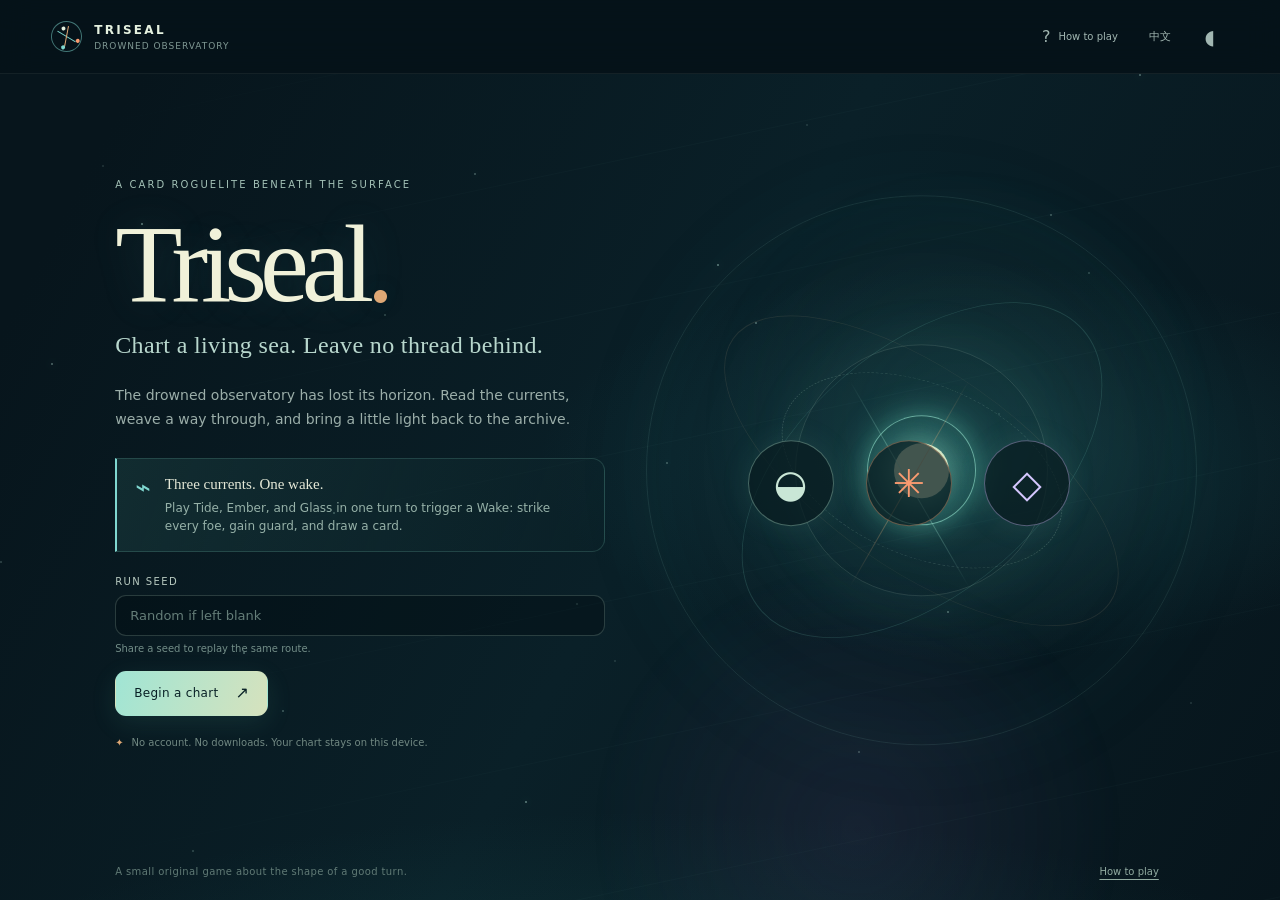
==== index.html @ f64440c3 "Add card play animation and rename game Triseal" ====
<!doctype html>
<html lang="en">
  <head>
    <meta charset="utf-8" />
    <meta name="viewport" content="width=device-width, initial-scale=1, viewport-fit=cover" />
    <meta name="theme-color" content="#07151c" />
    <meta name="description" content="Triseal is a compact card roguelite about braiding three currents into one decisive wake." />
    <title>Triseal — Chart the drowned archive</title>
    <link rel="stylesheet" href="./styles.css" />
    <script type="module" src="./src/main.js"></script>
  </head>
  <body>
    <div id="app" aria-live="off">
      <div class="boot-screen"><span class="brand-mark" aria-hidden="true"></span><p>Unfurling the chart…</p></div>
    </div>
  </body>
</html>
---- styles.css ----
:root {
  color-scheme: dark;
  --ink: #07151c;
  --ink-2: #0a1d24;
  --ink-3: #102b34;
  --glass: #9fe8d5;
  --foam: #e5f1df;
  --muted: #91a5a3;
  --copper: #dfa875;
  --ember: #fa9b70;
  --tide: #7fd7d0;
  --pearl: #d5c7ff;
  --line: rgba(204, 226, 216, .13);
  --panel: rgba(10, 28, 34, .83);
  --radius: 20px;
  font-family: Inter, ui-sans-serif, system-ui, -apple-system, BlinkMacSystemFont, "Segoe UI", "PingFang SC", "Microsoft YaHei", sans-serif;
  font-synthesis: none;
  text-rendering: optimizeLegibility;
  background: var(--ink);
  color: var(--foam);
}

* { box-sizing: border-box; }
html { min-width: 320px; background: var(--ink); }
body { margin: 0; min-height: 100vh; min-height: 100dvh; background: var(--ink); }
button, input { font: inherit; }
button { color: inherit; }
button:focus-visible, input:focus-visible { outline: 2px solid #b2eee0; outline-offset: 3px; }
#app { position: relative; min-height: 100vh; min-height: 100dvh; overflow: hidden; isolation: isolate; }
.boot-screen { min-height: 100vh; display: grid; place-content: center; justify-items: center; gap: 14px; color: var(--muted); letter-spacing: .12em; text-transform: uppercase; font-size: 11px; }
.boot-screen .brand-mark { transform: scale(1.25); }

.topbar { height: 74px; display: flex; align-items: center; justify-content: space-between; padding: 0 clamp(18px, 4vw, 58px); position: relative; z-index: 8; border-bottom: 1px solid rgba(198, 222, 212, .075); background: rgba(5, 17, 22, .5); backdrop-filter: blur(16px); }
.brand-button { border: 0; background: none; padding: 0; display: inline-flex; gap: 12px; align-items: center; text-align: left; cursor: pointer; }
.brand-button > span:last-child { display: grid; gap: 4px; }
.brand-button strong { font-size: 12px; letter-spacing: .19em; font-weight: 700; }
.brand-button small { color: #809994; font-size: 9px; letter-spacing: .11em; text-transform: uppercase; }
.brand-mark { width: 31px; height: 31px; display: inline-block; position: relative; border: 1px solid rgba(127, 215, 208, .5); border-radius: 50%; transform: rotate(-24deg); }
.brand-mark::before, .brand-mark::after { content: ""; position: absolute; left: 4px; right: 4px; top: 14px; height: 1px; background: var(--tide); transform: rotate(55deg); }
.brand-mark::after { transform: rotate(-55deg); background: var(--copper); }
.brand-mark i, .brand-mark b, .brand-mark em { position: absolute; z-index: 1; width: 4px; height: 4px; border-radius: 50%; background: var(--foam); top: 4px; left: 13px; }
.brand-mark b { top: 21px; left: 5px; background: var(--tide); }
.brand-mark em { top: 21px; left: 21px; background: var(--ember); }
.top-controls { display: flex; align-items: center; gap: 9px; }
.seed-pill { font-size: 10px; letter-spacing: .07em; color: #a9bcad; border: 1px solid var(--line); padding: 8px 11px; border-radius: 999px; margin-right: 8px; }
.quiet-control { cursor: pointer; border: 1px solid transparent; border-radius: 12px; background: transparent; color: #a2b7b2; min-width: 38px; min-height: 38px; padding: 7px 10px; display: inline-flex; align-items: center; justify-content: center; gap: 8px; transition: color .2s, background .2s, border-color .2s; }
.quiet-control:hover { color: var(--foam); border-color: var(--line); background: rgba(255,255,255,.035); }
.quiet-control > span:not([aria-hidden]) { font-size: 10px; }
.language-control { font-size: 11px; }
.sound-control { font-size: 20px; }

.home-scene { min-height: calc(100vh - 74px); min-height: calc(100dvh - 74px); position: relative; display: flex; align-items: center; padding: 48px clamp(22px, 9vw, 142px) 96px; overflow: hidden; background: radial-gradient(ellipse at 77% 47%, rgba(25, 77, 84, .45), transparent 32%), linear-gradient(118deg, #07151c 8%, #0a2028 51%, #07151c 100%); }
.home-scene::before { content: ""; position: absolute; inset: 0; opacity: .24; background: repeating-linear-gradient(168deg, transparent 0 69px, rgba(142, 206, 193, .12) 70px, transparent 71px 143px); mask-image: linear-gradient(90deg, transparent, black 46%, black); pointer-events: none; }
.home-scene::after { content: ""; position: absolute; inset: auto -10% -42% -10%; height: 55%; background: radial-gradient(ellipse, rgba(29, 106, 105, .23), transparent 65%); pointer-events: none; }
.sea-stars { position: absolute; inset: 0; pointer-events: none; overflow: hidden; }
.sea-stars i { position: absolute; left: var(--x); top: var(--y); width: 2px; height: 2px; border-radius: 50%; background: #c5eee2; opacity: var(--opacity); box-shadow: 0 0 9px rgba(173, 245, 222, .8); animation: drift 8s ease-in-out infinite alternate; animation-delay: var(--delay); }
.home-glow { position: absolute; width: 42vw; height: 42vw; max-width: 620px; max-height: 620px; border-radius: 50%; filter: blur(1px); pointer-events: none; }
.home-glow-one { right: 4%; top: 10%; background: radial-gradient(circle, rgba(73, 172, 158, .12), transparent 68%); }
.home-glow-two { right: 12%; bottom: -24%; background: radial-gradient(circle, rgba(105, 77, 139, .15), transparent 70%); }
.home-copy { width: min(100%, 570px); position: relative; z-index: 2; }
.eyebrow, .section-eyebrow { margin: 0; color: #a3c1b6; font-size: 10px; line-height: 1.4; letter-spacing: .21em; text-transform: uppercase; }
.home-copy h1 { margin: 20px 0 1px; font-family: Georgia, "Times New Roman", "Songti SC", serif; font-size: clamp(64px, 8.6vw, 112px); line-height: .96; letter-spacing: -.065em; font-weight: 500; color: #f0f1d9; text-shadow: 0 0 45px rgba(127, 215, 208, .13); }
.title-dot { color: var(--copper); }
.home-subtitle { margin: 14px 0 0; font-family: Georgia, "Times New Roman", serif; color: #b8d7cd; font-size: clamp(17px, 2vw, 24px); letter-spacing: .015em; }
.home-description { color: #9baea9; font-size: 14px; line-height: 1.75; max-width: 470px; margin: 24px 0 0; }
.welcome-note { margin-top: 26px; display: flex; align-items: flex-start; gap: 14px; max-width: 490px; padding: 15px 18px; border: 1px solid rgba(132, 214, 196, .18); border-left: 2px solid var(--tide); border-radius: 0 13px 13px 0; background: linear-gradient(110deg, rgba(27, 64, 66, .5), rgba(12, 35, 41, .3)); }
.note-glyph { font-size: 26px; color: var(--tide); line-height: 1; }
.welcome-note strong { font-family: Georgia, "Times New Roman", serif; font-size: 15px; color: #e4e8d7; font-weight: 500; }
.welcome-note p { margin: 6px 0 0; color: #96b1a8; font-size: 12px; line-height: 1.55; }
.start-form { margin-top: 24px; max-width: 490px; display: grid; grid-template-columns: 1fr; }
.start-form label { color: #b8cac0; font-size: 10px; letter-spacing: .14em; text-transform: uppercase; margin-bottom: 8px; }
.start-form input { width: 100%; color: #edf3dd; border: 1px solid rgba(172, 205, 188, .22); border-radius: 11px; background: rgba(2, 12, 16, .38); padding: 12px 14px; outline: 0; font-size: 13px; transition: border-color .2s, background .2s; }
.start-form input::placeholder { color: #647d78; }
.start-form input:focus { border-color: rgba(127, 215, 208, .66); background: rgba(9, 25, 31, .8); }
.start-form > small { margin-top: 7px; color: #738e88; font-size: 10px; }
.home-actions { display: flex; gap: 10px; margin-top: 17px; }
.button { border-radius: 11px; min-height: 45px; padding: 0 18px; border: 1px solid transparent; display: inline-flex; align-items: center; justify-content: center; gap: 17px; cursor: pointer; font-size: 12px; letter-spacing: .025em; transition: transform .18s, background .18s, border-color .18s, box-shadow .18s; }
.button:hover:not(:disabled) { transform: translateY(-2px); }
.button:active:not(:disabled) { transform: translateY(0); }
.button span { font-size: 16px; line-height: 1; }
.button-primary { color: #092126; background: linear-gradient(110deg, #a0e5d4, #d6e2bd); box-shadow: 0 7px 26px rgba(91, 191, 166, .12); }
.button-primary:hover:not(:disabled) { background: linear-gradient(110deg, #c0f1de, #e7ebc8); box-shadow: 0 10px 32px rgba(91, 191, 166, .2); }
.button-secondary { color: #d5e5d7; background: rgba(13, 39, 45, .85); border-color: rgba(146, 206, 190, .25); }
.button-secondary:hover:not(:disabled) { border-color: rgba(164, 228, 208, .6); background: rgba(20, 58, 62, .92); }
.button-quiet { color: #a6bbb2; background: rgba(9, 26, 32, .45); border-color: var(--line); }
.button-quiet:hover:not(:disabled) { color: var(--foam); border-color: rgba(190, 221, 203, .33); }
.button:disabled { opacity: .42; cursor: not-allowed; }
.start-hint { margin: 21px 0 0; display: flex; align-items: center; gap: 8px; font-size: 10px; color: #718882; }
.start-hint span { color: var(--copper); }
.home-orbit { position: absolute; right: 6.5%; top: 50%; width: min(43vw, 600px); aspect-ratio: 1; transform: translateY(-53%); border: 1px solid rgba(132, 201, 184, .12); border-radius: 50%; box-shadow: inset 0 0 75px rgba(38, 116, 116, .06), 0 0 90px rgba(51, 133, 128, .055); }
.home-orbit::before, .home-orbit::after { content: ""; position: absolute; inset: 8%; border: 1px solid rgba(198, 169, 129, .13); border-radius: 50%; transform: rotate(35deg) scaleY(.43); }
.home-orbit::after { inset: 11%; border-color: rgba(125, 211, 194, .17); transform: rotate(-41deg) scaleY(.57); }
.home-orbit > span { position: absolute; inset: 23%; border: 1px dashed rgba(174, 213, 192, .22); border-radius: 50%; transform: rotate(23deg) scaleY(.58); }
.home-orbit > i { position: absolute; inset: 27%; border: 1px solid rgba(194, 223, 205, .14); border-radius: 50%; box-shadow: 0 0 60px rgba(132, 218, 189, .08); }
.home-orbit > b { position: absolute; width: 20%; aspect-ratio: 1; left: 40%; top: 40%; border: 1px solid rgba(150, 229, 208, .65); border-radius: 50%; box-shadow: 0 0 34px rgba(110, 227, 200, .4), inset 0 0 24px rgba(110, 227, 200, .2); background: radial-gradient(circle, rgba(202, 241, 217, .22), rgba(35, 101, 106, .12) 60%, transparent 70%); }
.home-orbit > em { position: absolute; inset: 45%; border-radius: 50%; background: #d8e8c6; box-shadow: 0 0 30px 14px rgba(126, 236, 206, .31); }
.home-rune { position: absolute; right: 15%; top: 50%; width: 28vw; max-width: 370px; aspect-ratio: 1; transform: translateY(-51%); z-index: 1; display: flex; align-items: center; justify-content: center; gap: 9%; pointer-events: none; }
.home-rune::before, .home-rune::after { content: ""; position: absolute; left: 17%; right: 17%; top: 50%; height: 1px; background: linear-gradient(90deg, transparent, rgba(161, 231, 211, .52), transparent); transform: rotate(60deg); }
.home-rune::after { transform: rotate(-60deg); background: linear-gradient(90deg, transparent, rgba(234, 172, 118, .53), transparent); }
.home-rune span { z-index: 1; display: grid; place-items: center; width: 24%; aspect-ratio: 1; border: 1px solid rgba(174, 226, 204, .37); border-radius: 50%; background: rgba(9, 28, 33, .72); color: #c9e6d6; font-size: clamp(24px, 3vw, 40px); box-shadow: 0 0 30px rgba(109, 194, 174, .12); }
.home-rune span:nth-child(2) { color: var(--ember); border-color: rgba(229, 162, 118, .4); }
.home-rune span:nth-child(3) { color: var(--pearl); border-color: rgba(189, 176, 232, .42); }
.home-rune i { position: absolute; width: 5px; height: 5px; background: var(--foam); border-radius: 50%; box-shadow: 0 0 16px var(--glass); }
.home-footer { position: absolute; left: clamp(22px, 9vw, 142px); right: clamp(22px, 9vw, 142px); bottom: 22px; display: flex; align-items: center; justify-content: space-between; z-index: 2; color: #607a75; font-size: 10px; letter-spacing: .04em; }
.home-footer button { color: #91aba1; border: 0; background: transparent; text-decoration: underline; text-underline-offset: 4px; cursor: pointer; font-size: 10px; }

.game-scene { max-width: 1510px; margin: 0 auto; padding: 20px clamp(18px, 4vw, 58px) 40px; }
.battle-scene { min-height: calc(100dvh - 74px); background: radial-gradient(ellipse at 34% 29%, rgba(24, 78, 82, .21), transparent 38%); }
.battle-heading { display: flex; align-items: center; justify-content: space-between; gap: 18px; margin: 0 0 15px; }
.battle-heading h1 { margin: 5px 0 0; font-family: Georgia, "Times New Roman", serif; font-size: clamp(24px, 3vw, 34px); font-weight: 500; letter-spacing: -.03em; }
.turn-pill { display: inline-flex; align-items: center; gap: 9px; padding: 9px 13px; border-radius: 999px; color: #c1d7cc; background: rgba(19, 48, 53, .68); border: 1px solid var(--line); font-size: 11px; white-space: nowrap; }
.live-dot { display: inline-block; width: 6px; height: 6px; background: #91dfc3; border-radius: 50%; box-shadow: 0 0 11px rgba(145, 223, 195, .65); }
.metrics-row { display: grid; grid-template-columns: 1.45fr 1fr 1fr 1.2fr; gap: 9px; margin-bottom: 13px; }
.metric, .incoming { display: flex; align-items: center; gap: 11px; min-height: 62px; padding: 9px 13px; border: 1px solid var(--line); border-radius: 13px; background: linear-gradient(115deg, rgba(13, 34, 39, .94), rgba(11, 28, 35, .73)); }
.metric.guard-burst { animation: guard-burst .55s cubic-bezier(.16,.8,.24,1); }
.metric-icon { display: grid; place-items: center; flex: 0 0 31px; width: 31px; height: 31px; border-radius: 10px; color: var(--tide); background: rgba(119, 212, 199, .1); font-size: 16px; }
.metric-hull .metric-icon { color: #ed9a84; background: rgba(230, 126, 106, .11); }
.metric > div { display: grid; gap: 2px; flex: 1; min-width: 0; }
.metric small, .incoming small { color: #8ca29a; font-size: 9px; letter-spacing: .13em; text-transform: uppercase; }
.metric strong, .incoming strong { color: #e2ead8; font-size: 17px; line-height: 1.1; font-weight: 600; }
.metric strong i { color: #81958e; font-style: normal; font-size: 10px; font-weight: 400; }
.meter { width: 100%; height: 3px; background: rgba(238, 230, 201, .13); overflow: hidden; border-radius: 4px; margin-top: 4px; }
.meter i { display: block; height: 100%; background: linear-gradient(90deg, #dc887b, #e7c093); transition: width .35s; }
.energy-pips { display: flex; gap: 4px; margin-top: 4px; }
.energy-pips i { width: 8px; height: 4px; background: rgba(130, 204, 190, .15); border-radius: 4px; }
.energy-pips .filled { background: #9be4ce; box-shadow: 0 0 8px rgba(104, 213, 184, .48); }
.incoming { justify-content: space-between; position: relative; border-color: rgba(222, 148, 122, .18); }
.incoming strong { color: #e6ad93; font-size: 14px; }
.incoming.danger { border-color: rgba(246, 116, 95, .47); background: linear-gradient(110deg, rgba(63, 36, 38, .75), rgba(35, 29, 33, .8)); }
.incoming em { position: absolute; right: 10px; top: 5px; color: #ef987e; font-size: 7px; font-style: normal; letter-spacing: .15em; }
.battle-grid { display: grid; grid-template-columns: minmax(0, 1fr) 270px; gap: 14px; align-items: stretch; }
.battle-main { min-width: 0; }
.arena-heading { display: flex; justify-content: space-between; align-items: end; padding: 2px 3px 8px; }
.arena-heading > div { display: flex; align-items: center; gap: 10px; }
.foe-count { color: #e4e9d9; font-size: 11px; }
.foe-count small { color: #7d958e; font-size: 8px; text-transform: uppercase; letter-spacing: .1em; }
.scene-coordinate { color: #637c77; font: 10px/1 ui-monospace, SFMono-Regular, Menlo, monospace; letter-spacing: .12em; }
.arena { min-height: 220px; height: clamp(218px, 26vh, 290px); position: relative; display: flex; align-items: center; overflow: hidden; border-radius: var(--radius); border: 1px solid rgba(150, 213, 194, .16); background: linear-gradient(180deg, rgba(18, 55, 62, .94) 0%, rgba(12, 43, 49, .95) 61%, rgba(9, 31, 37, .98) 100%); box-shadow: inset 0 0 50px rgba(39, 128, 130, .1), 0 14px 40px rgba(0,0,0,.14); }
.arena::before { content: ""; position: absolute; inset: 0; opacity: .45; background: repeating-linear-gradient(171deg, transparent 0 42px, rgba(135, 219, 201, .07) 43px, transparent 44px 90px), radial-gradient(ellipse at 54% 70%, rgba(75, 163, 146, .12), transparent 38%); }
.arena::after { content: ""; position: absolute; inset: 0; background: linear-gradient(90deg, rgba(7, 22, 28, .28), transparent 34%, transparent 72%, rgba(7, 22, 28, .2)); pointer-events: none; }
.arena-glow { position: absolute; left: 42%; top: 4%; width: 34%; height: 90%; border: 1px solid rgba(135, 219, 198, .13); border-radius: 50%; transform: rotate(18deg) scaleY(.6); box-shadow: 0 0 58px rgba(108, 221, 191, .07), inset 0 0 50px rgba(117, 208, 187, .05); }
.arena-orbit { position: absolute; right: 8%; top: -27%; width: 220px; aspect-ratio: 1; border: 1px solid rgba(178, 208, 184, .1); border-radius: 50%; transform: scaleY(.5) rotate(-12deg); }
.arena-orbit i, .arena-orbit b { position: absolute; inset: 12%; border: 1px solid rgba(214, 167, 125, .12); border-radius: 50%; }
.arena-orbit b { inset: 27%; border-color: rgba(128, 213, 195, .12); }
.arena-floor { position: absolute; z-index: 1; left: 5%; right: 5%; bottom: 13%; height: 20%; border-bottom: 1px solid rgba(146, 211, 190, .18); border-radius: 0 0 50% 50%; background: radial-gradient(ellipse, rgba(113, 189, 166, .1), transparent 69%); }
.arena-floor::before, .arena-floor::after { content: ""; position: absolute; bottom: -7px; height: 11px; width: 25%; border-top: 1px solid rgba(142, 203, 185, .11); border-radius: 50%; }
.arena-floor::before { left: 8%; transform: rotate(4deg); }
.arena-floor::after { right: 12%; transform: rotate(-4deg); }
.arena-boss { border-color: rgba(206, 148, 144, .28); background: linear-gradient(180deg, #252f42, #172a38 63%, #10252f); }
.arena-boss .arena-glow { border-color: rgba(235, 156, 144, .2); box-shadow: 0 0 66px rgba(235, 102, 103, .12); }
.foe-row { position: relative; z-index: 2; width: 100%; display: flex; justify-content: center; align-items: center; gap: clamp(16px, 4vw, 54px); padding: 20px clamp(14px, 4vw, 50px); }
.foe-card { width: clamp(116px, 16vw, 176px); min-height: 178px; flex: 0 1 176px; position: relative; display: flex; flex-direction: column; align-items: stretch; padding: 12px 13px 10px; color: #e2e8d7; border: 1px solid rgba(187, 222, 202, .18); border-radius: 15px; background: linear-gradient(160deg, rgba(17, 44, 50, .9), rgba(12, 29, 37, .95)); box-shadow: 0 9px 18px rgba(1, 13, 17, .26); cursor: pointer; text-align: left; transition: transform .2s, border-color .2s, box-shadow .2s; }
.foe-card:hover { transform: translateY(-3px); border-color: rgba(200, 230, 205, .39); }
.foe-card.foe-selected { border-color: rgba(203, 236, 210, .45); box-shadow: 0 0 0 1px rgba(203, 236, 210, .14), 0 12px 24px rgba(0,0,0,.25); }
.foe-card.targetable { animation: target-pulse 1.4s ease-in-out infinite alternate; }
.foe-card.foe-hit, .foe-card.foe-defeated-hit { animation: foe-impact .48s cubic-bezier(.2,.75,.25,1); }
.impact-number { position: absolute; z-index: 5; top: 22%; right: 10%; color: #fff3cb; font: 700 20px/1 ui-monospace, monospace; text-shadow: 0 2px 5px #182128, 0 0 16px rgba(255, 207, 139, .9); pointer-events: none; animation: damage-pop .78s cubic-bezier(.17,.67,.3,1) forwards; }
.foe-card.foe-boss { width: clamp(154px, 20vw, 215px); min-height: 196px; border-color: rgba(236, 168, 145, .36); }
.foe-art { position: relative; display: grid; place-items: center; height: 75px; overflow: hidden; margin: -3px -2px 8px; border-radius: 10px; background: radial-gradient(circle at 50% 52%, rgba(101, 199, 183, .18), transparent 61%); color: #c8e7d8; }
.foe-art > strong { position: relative; z-index: 2; font-size: 37px; font-weight: 400; text-shadow: 0 0 19px rgba(155, 226, 206, .45); }
.foe-art > i, .foe-art > b, .foe-art > em { position: absolute; display: block; border: 1px solid rgba(138, 217, 197, .44); border-radius: 50%; transform: rotate(40deg) scaleY(.43); }
.foe-art > i { width: 55px; height: 55px; }
.foe-art > b { width: 75px; height: 41px; transform: rotate(-30deg) scaleY(.42); border-color: rgba(221, 169, 124, .36); }
.foe-art > em { width: 43px; height: 43px; transform: rotate(83deg) scaleY(.38); border-color: rgba(193, 178, 235, .3); }
.kind-shell > strong { color: #e0bb8e; font-size: 31px; }
.kind-shell > i { width: 58px; height: 58px; background: radial-gradient(circle, rgba(202, 163, 114, .2), transparent 66%); }
.kind-fin > strong { color: #a8d6e4; }
.kind-ink > strong { color: #c4aaf1; }
.kind-bell > strong { color: #edb78f; }
.kind-boss { background: radial-gradient(circle, rgba(235, 134, 132, .18), transparent 64%); }
.kind-boss > strong { color: #efb5a8; font-size: 42px; }
.kind-boss > i, .kind-boss > b, .kind-boss > em { border-color: rgba(242, 154, 148, .48); }
.foe-name-row { display: flex; flex-direction: column; gap: 3px; }
.foe-name-row strong { color: #e5ead9; font-family: Georgia, "Times New Roman", serif; font-size: 14px; line-height: 1.1; font-weight: 500; }
.foe-name-row small { color: #6f8b84; font-size: 7px; letter-spacing: .13em; text-transform: uppercase; }
.foe-health { height: 4px; display: block; overflow: hidden; margin: 10px 0 5px; border-radius: 4px; background: rgba(235, 224, 196, .12); }
.foe-health i { display: block; width: 100%; height: 100%; background: linear-gradient(90deg, #c97a78, #e8ac8a); transition: width .34s; }
.foe-stats { display: flex; justify-content: space-between; align-items: center; color: #d6dfd0; font-size: 10px; }
.foe-stats small { color: #718781; font-size: 8px; }
.foe-guard { color: #98d9cd; font-size: 9px; }
.intent { display: inline-flex; align-items: center; justify-content: center; gap: 5px; width: fit-content; max-width: 100%; margin-top: 8px; padding: 5px 8px; border-radius: 999px; color: #f0b49b; background: rgba(229, 142, 119, .11); font-size: 9px; white-space: nowrap; }
.intent > span { font-size: 12px; }
.intent-brace { color: #a1d9cc; background: rgba(100, 201, 184, .12); }
.intent-charge { color: #d3b2f0; background: rgba(165, 127, 212, .13); }
.target-label { position: absolute; top: 8px; right: 8px; color: #c6ecdc; background: rgba(14, 63, 65, .92); border: 1px solid rgba(146, 223, 199, .28); padding: 4px 6px; border-radius: 6px; font-size: 7px; letter-spacing: .07em; }
.defeated { min-height: 130px; flex-basis: 130px; justify-content: center; align-items: center; opacity: .25; border-style: dashed; background: transparent; }
.defeated-mark { color: #a3b9ad; font-size: 40px; }

.wake-panel { position: relative; margin-top: 11px; padding: 12px 15px 9px; overflow: hidden; border: 1px solid rgba(149, 207, 190, .15); border-radius: 15px; background: linear-gradient(110deg, rgba(14, 35, 40, .92), rgba(17, 38, 44, .73)); }
.wake-panel.wake-burst { animation: wake-burst .78s cubic-bezier(.16,.8,.24,1); }
.wake-burst .wake-socket.filled > span { animation: socket-flash .58s ease-out both; }
.wake-burst .wake-socket:nth-child(2) > span { animation-delay: .07s; }
.wake-burst .wake-socket:nth-child(3) > span { animation-delay: .14s; }
.wake-panel::before { content: ""; position: absolute; right: -6%; top: -67%; width: 40%; aspect-ratio: 1; border-radius: 50%; background: radial-gradient(circle, rgba(97, 202, 179, .09), transparent 68%); }
.wake-heading { display: flex; align-items: center; justify-content: space-between; gap: 12px; }
.wake-heading h2 { margin: 2px 0 0; font: 500 16px/1.2 Georgia, "Times New Roman", serif; color: #dde8d6; }
.wake-effect { color: #819d91; font-size: 9px; text-align: right; }
.wake-rail { min-height: 39px; position: relative; display: flex; align-items: center; justify-content: space-between; max-width: 465px; margin: 8px auto 0; }
.wake-line { position: absolute; top: 13px; left: 14%; right: 14%; height: 1px; z-index: 0; background: rgba(155, 199, 181, .19); }
.wake-line i { display: block; width: var(--progress); height: 1px; background: linear-gradient(90deg, var(--tide), var(--ember), var(--pearl)); box-shadow: 0 0 8px rgba(135, 224, 199, .7); transition: width .25s; }
.wake-socket { position: relative; z-index: 1; display: grid; justify-items: center; gap: 3px; min-width: 62px; color: #68817c; }
.wake-socket > span { width: 27px; height: 27px; display: grid; place-items: center; border: 1px solid rgba(160, 192, 178, .25); border-radius: 50%; background: #0e282f; color: #79918a; font-size: 13px; transition: all .2s; }
.wake-socket small { font-size: 8px; letter-spacing: .04em; }
.wake-socket.filled.tide > span { color: #91e1d5; border-color: rgba(125, 219, 202, .7); box-shadow: 0 0 15px rgba(96, 203, 183, .24); }
.wake-socket.filled.ember > span { color: #ffad85; border-color: rgba(246, 159, 121, .7); box-shadow: 0 0 15px rgba(230, 140, 105, .22); }
.wake-socket.filled.glass > span { color: #d5c1ff; border-color: rgba(192, 170, 245, .7); box-shadow: 0 0 15px rgba(182, 155, 236, .22); }
.wake-hint { text-align: center; color: #6f8981; margin: 3px 0 0; font-size: 8px; letter-spacing: .04em; }
.wake-complete { border-color: rgba(137, 220, 195, .48); box-shadow: 0 0 20px rgba(99, 208, 178, .1), inset 0 0 25px rgba(99, 208, 178, .05); }
.wake-complete .wake-hint { color: #a2e6d0; }

.battle-side { min-width: 0; padding: 15px; border: 1px solid var(--line); border-radius: var(--radius); background: linear-gradient(180deg, rgba(13, 32, 39, .89), rgba(9, 24, 31, .82)); display: flex; flex-direction: column; }
.side-title h2 { margin: 7px 0 0; color: #adc1b8; font: 400 13px/1.55 Georgia, "Times New Roman", serif; }
.side-actions { margin: 15px 0 13px; display: grid; gap: 7px; }
.end-turn { width: 100%; min-height: 45px; justify-content: space-between; padding: 0 15px; font-weight: 650; }
.reweave-button { width: 100%; justify-content: center; min-height: 39px; gap: 8px; font-size: 10px; }
.deck-button { min-height: 34px; border: 0; background: transparent; color: #91aaa0; display: flex; align-items: center; justify-content: center; gap: 7px; cursor: pointer; font-size: 10px; }
.deck-button:hover { color: var(--foam); }
.deck-button > span { color: #d0dcca; font-size: 9px; padding: 2px 6px; border: 1px solid var(--line); border-radius: 6px; }
.log-panel { margin-top: auto; min-height: 133px; padding-top: 12px; border-top: 1px solid rgba(187, 218, 201, .1); }
.log-heading { display: flex; align-items: center; justify-content: space-between; }
.log-panel ol { list-style: none; padding: 0; margin: 7px 0 0; display: flex; flex-direction: column-reverse; gap: 5px; max-height: 102px; overflow: hidden; }
.log-panel li { color: #7f9990; font-size: 9px; line-height: 1.35; }
.log-panel li:first-child { color: #b6c7b8; }
.hand-zone { margin-top: 14px; padding: 13px 15px 11px; border: 1px solid rgba(185, 216, 199, .15); border-radius: var(--radius); background: linear-gradient(105deg, rgba(12, 29, 35, .96), rgba(10, 24, 31, .96)); }
.hand-header { display: flex; align-items: end; justify-content: space-between; gap: 12px; margin-bottom: 10px; }
.hand-header h2 { margin: 2px 0 0; color: #b8ccc0; font: 400 12px/1.4 Georgia, "Times New Roman", serif; }
.hand-piles { display: flex; gap: 14px; color: #78918a; font-size: 8px; }
.hand-piles b { color: #bdcfc0; font-size: 9px; padding-left: 4px; }
.hand-cards { display: flex; align-items: stretch; justify-content: center; gap: 10px; min-height: 178px; overflow-x: auto; overflow-y: visible; padding: 3px 4px 9px; scrollbar-width: thin; scrollbar-color: rgba(135, 190, 173, .28) transparent; }
.playing-card { --tone: var(--tide); width: clamp(104px, 13vw, 136px); height: 174px; flex: 0 0 auto; position: relative; display: flex; flex-direction: column; align-items: stretch; padding: 10px 11px 9px; color: #192e30; text-align: left; border: 1px solid rgba(225, 225, 192, .55); border-radius: 13px; overflow: hidden; cursor: pointer; background: linear-gradient(148deg, #e8e6cd, #d3dcc6 55%, #bacfc1); box-shadow: 0 7px 14px rgba(0, 0, 0, .18); transition: transform .18s, box-shadow .18s, border-color .18s; }
.playing-card.card-launching { opacity: .16; transform: translateY(-9px) scale(.96); }
.playing-card.flight-card { flex: none; cursor: default; will-change: transform, opacity; }
.hand-card.deal-in { animation: card-deal .48s cubic-bezier(.18,.78,.24,1) both; animation-delay: calc(var(--deal-order, 0) * 42ms); }
.playing-card:hover:not(.unavailable) { transform: translateY(-8px); box-shadow: 0 14px 22px rgba(0,0,0,.32); }
.playing-card.selected { transform: translateY(-8px); border-color: #e1eee0; box-shadow: 0 0 0 2px rgba(144, 229, 200, .5), 0 14px 24px rgba(0,0,0,.38); }
.playing-card.unavailable { filter: saturate(.56); opacity: .55; }
.tone-ember { --tone: #b96853; }
.tone-tide { --tone: #3e8580; }
.tone-glass { --tone: #7766a8; }
.playing-card::before { content: ""; position: absolute; inset: 0; pointer-events: none; opacity: .22; background: radial-gradient(circle at 73% 41%, color-mix(in srgb, var(--tone), white 48%), transparent 54%), repeating-linear-gradient(140deg, transparent 0 21px, rgba(48, 66, 60, .1) 22px, transparent 23px 45px); }
.card-topline, .card-bottomline { display: flex; align-items: center; justify-content: space-between; z-index: 1; }
.card-cost { width: 22px; height: 22px; display: grid; place-items: center; border-radius: 50%; background: #183a40; color: #d9edda; font-size: 11px; font-weight: 700; box-shadow: 0 2px 5px rgba(15, 47, 52, .24); }
.card-cost.free { background: #305d58; }
.sigil-chip { width: 22px; height: 22px; display: grid; place-items: center; border-radius: 50%; background: color-mix(in srgb, var(--tone), white 52%); color: #172c30; font-size: 13px; border: 1px solid rgba(28, 53, 54, .19); }
.card-illustration { z-index: 1; position: relative; height: 49px; margin: 4px 0 6px; display: grid; place-items: center; color: var(--tone); overflow: hidden; border-top: 1px solid rgba(51, 78, 69, .1); border-bottom: 1px solid rgba(51, 78, 69, .1); }
.card-illustration > span { z-index: 1; font-size: 29px; line-height: 1; text-shadow: 0 2px 12px color-mix(in srgb, var(--tone), transparent 65%); }
.card-illustration > i { position: absolute; width: 50px; height: 50px; border: 1px solid color-mix(in srgb, var(--tone), transparent 48%); border-radius: 50%; transform: scaleY(.45) rotate(38deg); }
.card-illustration > i::after { content: ""; position: absolute; inset: 8px -13px; border: 1px solid color-mix(in srgb, var(--tone), transparent 62%); border-radius: 50%; transform: rotate(-65deg); }
.card-title { z-index: 1; color: #203436; font: 600 11px/1.2 Georgia, "Times New Roman", "Songti SC", serif; min-height: 26px; }
.card-description { z-index: 1; color: #435958; font-size: 9px; line-height: 1.35; min-height: 31px; }
.card-bottomline { z-index: 1; margin-top: auto; padding-top: 6px; border-top: 1px solid rgba(53, 76, 68, .16); color: #526c67; }
.card-sigil-name { color: var(--tone); font-size: 8px; letter-spacing: .05em; font-weight: 700; }
.card-cost-label { color: #78908a; font-size: 7px; letter-spacing: .12em; text-transform: uppercase; }
.hand-footer { display: flex; align-items: center; justify-content: space-between; gap: 12px; padding: 5px 4px 0; color: #6f8981; font-size: 9px; }
.keyboard-hint { min-height: 12px; }
.hand-limit { color: #829b91; font: 9px ui-monospace, monospace; }
.empty-hand { align-self: center; color: #7d9890; font-size: 11px; }

.intermission-scene, .summary-scene { min-height: calc(100dvh - 74px); position: relative; display: grid; place-items: center; padding: 42px 22px 70px; overflow: hidden; background: radial-gradient(ellipse at 50% 44%, rgba(26, 78, 84, .28), transparent 55%), linear-gradient(140deg, #07151c, #0b2027 52%, #08171d); }
.intermission-scene::before, .summary-scene::before { content: ""; position: absolute; inset: 0; opacity: .26; background: repeating-linear-gradient(160deg, transparent 0 59px, rgba(131, 208, 190, .09) 60px, transparent 61px 120px); pointer-events: none; }
.intermission-glow { position: absolute; width: 650px; height: 480px; border-radius: 50%; background: radial-gradient(ellipse, rgba(82, 174, 155, .14), transparent 70%); filter: blur(5px); }
.intermission-card { width: min(100%, 820px); z-index: 1; text-align: center; position: relative; }
.intermission-card > h1, .summary-card h1 { margin: 12px 0; color: #ebedda; font: 500 clamp(34px, 5vw, 55px)/1.06 Georgia, "Times New Roman", serif; letter-spacing: -.035em; }
.intermission-card > p, .summary-card > p { max-width: 560px; margin: 0 auto; color: #9bb1a7; font-size: 13px; line-height: 1.65; }
.reward-cards { display: flex; justify-content: center; gap: 14px; margin: 33px 0 21px; }
.reward-card { width: clamp(148px, 19vw, 188px); height: 245px; padding: 15px; }
.reward-card .card-illustration { height: 85px; margin: 12px 0; }
.reward-card .card-illustration > span { font-size: 44px; }
.reward-card .card-title { font-size: 16px; min-height: 40px; }
.reward-card .card-description { font-size: 12px; line-height: 1.45; min-height: 43px; }
.reward-card .card-sigil-name { font-size: 10px; }
.skip-reward { min-width: 180px; }
.route-cards { display: grid; grid-template-columns: repeat(2, minmax(0, 1fr)); gap: 15px; margin-top: 30px; text-align: left; }
.route-card { position: relative; min-height: 260px; display: flex; flex-direction: column; padding: 21px; overflow: hidden; border: 1px solid rgba(169, 211, 193, .2); border-radius: 18px; background: linear-gradient(150deg, rgba(19, 49, 54, .91), rgba(8, 24, 29, .91)); }
.route-card::after { content: ""; position: absolute; right: -9%; top: -18%; width: 62%; aspect-ratio: 1; border-radius: 50%; border: 1px solid rgba(142, 215, 191, .12); transform: scaleY(.58) rotate(20deg); pointer-events: none; }
.route-rift { border-color: rgba(196, 155, 211, .23); background: linear-gradient(150deg, rgba(38, 39, 64, .9), rgba(15, 24, 36, .93)); }
.route-rift::after { border-color: rgba(197, 155, 226, .17); }
.route-symbol { position: absolute; right: 22px; top: 15px; color: rgba(155, 224, 197, .38); font-size: 43px; }
.route-rift .route-symbol { color: rgba(205, 166, 234, .43); }
.route-tag { color: #8eb6a4; font-size: 8px; letter-spacing: .15em; text-transform: uppercase; }
.route-rift .route-tag { color: #bc9dcc; }
.route-card h2 { position: relative; z-index: 1; margin: 26px 0 9px; font: 500 22px Georgia, "Times New Roman", serif; color: #e1e9d7; }
.route-card p { position: relative; z-index: 1; max-width: 330px; margin: 0 0 20px; color: #91aaa0; font-size: 12px; line-height: 1.55; }
.route-card .button { position: relative; z-index: 1; margin-top: auto; align-self: start; min-width: 170px; justify-content: space-between; }
.route-hull { margin-top: 17px; color: #c18e7b; font-size: 11px; }

.summary-scene { background: radial-gradient(ellipse at 50% 40%, rgba(44, 111, 98, .24), transparent 58%), linear-gradient(140deg, #07151c, #0c2429 52%, #07171d); }
.summary-loss { background: radial-gradient(ellipse at 50% 40%, rgba(117, 54, 66, .2), transparent 58%), linear-gradient(140deg, #0c151d, #20212c 52%, #0b171d); }
.summary-card { width: min(100%, 590px); position: relative; z-index: 1; text-align: center; padding: 35px 38px; border: 1px solid rgba(172, 224, 198, .2); border-radius: 24px; background: rgba(6, 22, 27, .68); backdrop-filter: blur(12px); box-shadow: 0 30px 90px rgba(0,0,0,.2); }
.summary-sigil { width: 70px; height: 70px; display: grid; place-items: center; margin: 25px auto 17px; border-radius: 50%; border: 1px solid rgba(147, 226, 194, .48); color: #c5efcf; background: radial-gradient(circle, rgba(93, 196, 165, .17), transparent 69%); font-size: 31px; box-shadow: 0 0 42px rgba(110, 215, 180, .15); }
.summary-loss .summary-sigil { border-color: rgba(224, 133, 127, .4); color: #df9993; background: radial-gradient(circle, rgba(187, 87, 90, .15), transparent 69%); }
.summary-stats { display: grid; grid-template-columns: repeat(3, 1fr); gap: 9px; margin: 28px 0; }
.summary-stats > span { display: grid; gap: 8px; padding: 12px 8px; border: 1px solid var(--line); border-radius: 11px; background: rgba(18, 43, 46, .56); }
.summary-stats small { color: #7f9890; font-size: 8px; letter-spacing: .1em; text-transform: uppercase; }
.summary-stats b { color: #d3e3d2; font: 500 16px Georgia, "Times New Roman", serif; overflow-wrap: anywhere; }
.summary-actions { display: flex; justify-content: center; gap: 10px; }
.summary-orbit { position: absolute; width: min(76vw, 700px); aspect-ratio: 1; border: 1px solid rgba(137, 212, 187, .1); border-radius: 50%; transform: scaleY(.51) rotate(19deg); }
.summary-orbit i, .summary-orbit b, .summary-orbit em { position: absolute; inset: 10%; border: 1px solid rgba(224, 172, 130, .1); border-radius: 50%; }
.summary-orbit b { inset: 20%; border-color: rgba(144, 218, 196, .12); transform: rotate(-52deg) scaleY(.7); }
.summary-orbit em { inset: 30%; border-color: rgba(188, 173, 229, .12); transform: rotate(70deg) scaleY(.72); }

.modal-scrim { position: fixed; inset: 0; z-index: 20; display: grid; place-items: center; padding: 24px; overflow-y: auto; background: rgba(1, 8, 12, .73); backdrop-filter: blur(10px); animation: fade-in .18s ease-out; }
.modal-card { width: min(100%, 600px); max-height: min(85vh, 760px); overflow-y: auto; position: relative; padding: 28px; border: 1px solid rgba(170, 221, 197, .23); border-radius: 20px; background: linear-gradient(145deg, #102a31, #091a21 73%); box-shadow: 0 30px 100px rgba(0,0,0,.4); }
.modal-card h2 { margin: 9px 0 22px; font: 500 27px/1.15 Georgia, "Times New Roman", serif; color: #e2eadb; }
.modal-close { position: absolute; top: 14px; right: 14px; width: 36px; height: 36px; border: 1px solid var(--line); border-radius: 50%; background: rgba(255,255,255,.03); color: #acc1b6; font-size: 21px; line-height: 1; cursor: pointer; }
.modal-close:hover { color: white; border-color: rgba(199, 228, 206, .4); }
.help-grid { display: grid; grid-template-columns: repeat(2, minmax(0, 1fr)); gap: 10px; }
.help-grid article { position: relative; padding: 15px; min-height: 137px; border: 1px solid rgba(178, 217, 196, .12); border-radius: 13px; background: rgba(12, 34, 39, .74); }
.help-number { color: #6b9c8d; font: 11px ui-monospace, monospace; letter-spacing: .1em; }
.help-grid h3 { margin: 8px 0 6px; color: #d6e5d5; font: 500 15px Georgia, "Times New Roman", serif; }
.help-grid p { margin: 0; color: #91aaa0; font-size: 11px; line-height: 1.55; }
.settings-modal { width: min(100%, 480px); }
.setting-row, .volume-row { display: flex; align-items: center; justify-content: space-between; gap: 16px; padding: 13px 0; border-top: 1px solid rgba(177, 211, 192, .1); color: #d0dfd1; }
.setting-row > span { display: grid; gap: 4px; }
.setting-row strong { font-size: 12px; font-weight: 500; }
.setting-row small { color: #7d9890; font-size: 9px; }
.switch { width: 92px; height: 34px; display: flex; align-items: center; gap: 8px; padding: 4px 7px; border-radius: 999px; border: 1px solid rgba(167, 198, 181, .21); background: rgba(6, 17, 21, .62); cursor: pointer; }
.switch i { width: 22px; height: 22px; border-radius: 50%; background: #617871; transition: transform .2s, background .2s; }
.switch b { color: #809890; font-size: 8px; font-weight: 500; }
.switch.active { justify-content: flex-start; flex-direction: row-reverse; border-color: rgba(132, 219, 192, .42); }
.switch.active i { background: #91dfc3; box-shadow: 0 0 10px rgba(113, 219, 187, .26); }
.switch.active b { color: #b6e5cd; }
.volume-row { flex-direction: column; align-items: stretch; color: #c8d8ca; font-size: 11px; }
.volume-row input { accent-color: #90dbc2; width: 100%; }
.modal-leave { margin-top: 17px; width: 100%; justify-content: space-between; }
.modal-resume { margin-top: 17px; width: 100%; justify-content: space-between; }
.deck-modal > p { margin: -12px 0 16px; color: #8ea99d; font-size: 11px; }
.deck-list { display: grid; gap: 7px; }
.deck-entry { --tone: var(--tide); display: grid; grid-template-columns: 28px 1fr 30px; align-items: center; gap: 11px; padding: 9px 10px; border: 1px solid color-mix(in srgb, var(--tone), transparent 78%); border-radius: 10px; background: color-mix(in srgb, var(--tone), transparent 95%); }
.deck-entry > div { display: grid; gap: 3px; }
.deck-entry strong { color: #d7e4d6; font-size: 11px; font-weight: 500; }
.deck-entry small { color: #8da79c; font-size: 9px; }
.deck-entry > b { color: #b9d5c4; text-align: right; font-size: 11px; }
.toast { position: fixed; z-index: 30; left: 50%; bottom: 17px; transform: translateX(-50%); max-width: calc(100vw - 28px); padding: 0; color: #ffd6ba; font-size: 10px; pointer-events: none; }
.toast:not(:empty) { padding: 9px 14px; border: 1px solid rgba(230, 165, 128, .32); border-radius: 99px; background: rgba(30, 25, 26, .94); box-shadow: 0 6px 26px rgba(0,0,0,.3); }

.reduce-motion *, .reduce-motion *::before, .reduce-motion *::after { animation-duration: .01ms !important; animation-iteration-count: 1 !important; scroll-behavior: auto !important; transition-duration: .01ms !important; }
@keyframes drift { from { transform: translateY(0); opacity: .14; } to { transform: translateY(-13px); opacity: .58; } }
@keyframes target-pulse { from { box-shadow: 0 0 0 1px rgba(150, 233, 203, .18), 0 8px 18px rgba(0,0,0,.2); } to { box-shadow: 0 0 0 3px rgba(150, 233, 203, .3), 0 8px 28px rgba(59, 201, 162, .12); } }
@keyframes card-deal { from { opacity: 0; transform: translateY(-24px) rotate(-5deg) scale(.9); } 68% { opacity: 1; transform: translateY(3px) rotate(1deg) scale(1.025); } to { opacity: 1; transform: translateY(0) rotate(0) scale(1); } }
@keyframes foe-impact { 0%, 100% { transform: translateX(0) scale(1); filter: brightness(1); } 24% { transform: translateX(-7px) rotate(-1.4deg) scale(1.035); filter: brightness(1.55); } 48% { transform: translateX(6px) rotate(1.2deg) scale(.99); filter: brightness(1.2); } 72% { transform: translateX(-3px) rotate(-.5deg); filter: brightness(1.05); } }
@keyframes damage-pop { 0% { opacity: 0; transform: translateY(9px) scale(.65); } 18% { opacity: 1; transform: translateY(-2px) scale(1.22); } 70% { opacity: 1; transform: translateY(-18px) scale(1); } 100% { opacity: 0; transform: translateY(-34px) scale(.92); } }
@keyframes wake-burst { 0%, 100% { transform: scale(1); filter: brightness(1); } 25% { transform: scale(1.025); filter: brightness(1.7); } 58% { transform: scale(.995); filter: brightness(1.15); } }
@keyframes socket-flash { 0%, 100% { transform: scale(1); } 38% { transform: scale(1.55); box-shadow: 0 0 23px currentColor; } 70% { transform: scale(.92); } }
@keyframes guard-burst { 0%, 100% { transform: scale(1); filter: brightness(1); } 38% { transform: scale(1.08); filter: brightness(1.65); } 72% { transform: scale(.98); } }
@keyframes fade-in { from { opacity: 0; } to { opacity: 1; } }

@media (max-width: 1120px) {
  .battle-grid { grid-template-columns: minmax(0, 1fr) 225px; }
  .battle-side { padding: 12px; }
  .playing-card { width: 121px; }
  .arena { height: 232px; }
}

@media (max-width: 840px) {
  .home-scene { padding-left: 7vw; padding-right: 7vw; }
  .home-orbit { width: 56vw; right: -4%; opacity: .56; }
  .home-rune { right: 3%; width: 36vw; opacity: .8; }
  .battle-grid { grid-template-columns: 1fr; }
  .battle-side { display: grid; grid-template-columns: 1fr 1.15fr; gap: 0 15px; }
  .side-actions { grid-column: 1; }
  .log-panel { grid-column: 2; grid-row: 1 / span 2; border-top: 0; border-left: 1px solid rgba(187, 218, 201, .1); padding: 4px 0 4px 15px; margin: 0; min-height: 0; }
  .metrics-row { grid-template-columns: 1.25fr .8fr .9fr 1fr; }
  .game-scene { padding-top: 16px; }
}

@media (max-width: 620px) {
  .topbar { height: 62px; padding: 0 14px; }
  .brand-button strong { font-size: 10px; }
  .brand-button small { font-size: 7px; }
  .brand-mark { width: 27px; height: 27px; }
  .brand-mark::before, .brand-mark::after { top: 12px; }
  .brand-mark i { top: 3px; left: 11px; }
  .brand-mark b { top: 19px; left: 4px; }
  .brand-mark em { top: 19px; left: 19px; }
  .top-controls { gap: 3px; }
  .seed-pill { display: none; }
  .quiet-control { min-width: 34px; min-height: 34px; padding: 5px 7px; }
  .quiet-control > span:not([aria-hidden]) { display: none; }
  .home-scene { min-height: calc(100dvh - 62px); padding: 40px 22px 88px; align-items: flex-start; }
  .home-copy { margin-top: 5vh; }
  .home-copy h1 { font-size: clamp(57px, 17vw, 86px); }
  .home-description { font-size: 12px; margin-top: 18px; }
  .welcome-note { padding: 12px; gap: 10px; margin-top: 19px; }
  .welcome-note p { font-size: 10px; }
  .home-orbit { width: 86vw; right: -39%; top: 44%; opacity: .28; }
  .home-rune { display: none; }
  .home-footer { left: 22px; right: 22px; bottom: 18px; font-size: 8px; }
  .home-footer span { max-width: 68%; }
  .home-footer button { font-size: 9px; }
  .game-scene { padding: 13px 12px 22px; }
  .battle-heading { margin-bottom: 10px; }
  .battle-heading h1 { font-size: 23px; }
  .battle-heading .section-eyebrow { font-size: 8px; letter-spacing: .13em; }
  .turn-pill { padding: 7px 9px; font-size: 9px; }
  .metrics-row { grid-template-columns: 1.4fr 1fr; gap: 6px; margin-bottom: 8px; }
  .metric, .incoming { min-height: 51px; padding: 7px 9px; border-radius: 10px; gap: 8px; }
  .metric-icon { width: 26px; height: 26px; flex-basis: 26px; font-size: 13px; }
  .metric strong { font-size: 14px; }
  .incoming { min-height: 42px; }
  .incoming small { font-size: 8px; }
  .incoming strong { font-size: 11px; }
  .arena-heading { padding-bottom: 6px; }
  .arena { min-height: 183px; height: 24vh; border-radius: 14px; }
  .foe-row { gap: 9px; padding: 12px 8px; }
  .foe-card { min-height: 155px; width: min(44%, 153px); padding: 9px; border-radius: 12px; }
  .foe-card.foe-boss { width: 54%; min-height: 165px; }
  .foe-art { height: 57px; margin-bottom: 5px; }
  .foe-art > strong { font-size: 29px; }
  .foe-name-row strong { font-size: 12px; }
  .foe-name-row small { font-size: 6px; }
  .foe-health { margin: 7px 0 4px; }
  .foe-stats { font-size: 9px; }
  .intent { margin-top: 6px; padding: 4px 6px; font-size: 8px; }
  .wake-panel { margin-top: 7px; padding: 9px 10px 7px; border-radius: 12px; }
  .wake-heading h2 { font-size: 14px; }
  .wake-effect { max-width: 48%; font-size: 7px; }
  .wake-socket { min-width: 53px; }
  .wake-socket > span { width: 24px; height: 24px; font-size: 11px; }
  .wake-socket small { font-size: 7px; }
  .wake-line { top: 11px; }
  .battle-side { grid-template-columns: 1fr; padding: 9px; border-radius: 13px; gap: 0; }
  .side-title { display: none; }
  .side-actions { grid-column: 1; display: flex; align-items: center; gap: 6px; margin: 0; }
  .end-turn { flex: 1.2; min-height: 39px; padding: 0 10px; font-size: 10px; gap: 5px; }
  .reweave-button { flex: 1; min-height: 37px; padding: 0 6px; font-size: 8px; }
  .deck-button { flex: .8; font-size: 8px; }
  .log-panel { display: none; }
  .hand-zone { margin-top: 8px; padding: 10px 9px 8px; border-radius: 14px; }
  .hand-header { margin-bottom: 7px; }
  .hand-header h2 { font-size: 10px; }
  .hand-piles { gap: 8px; font-size: 7px; }
  .hand-cards { justify-content: flex-start; gap: 7px; min-height: 155px; padding: 2px 3px 8px; }
  .playing-card { width: 111px; height: 151px; padding: 8px 9px 7px; border-radius: 11px; }
  .card-cost, .sigil-chip { width: 20px; height: 20px; font-size: 10px; }
  .card-illustration { height: 38px; margin: 4px 0; }
  .card-illustration > span { font-size: 24px; }
  .card-title { font-size: 10px; min-height: 22px; }
  .card-description { font-size: 8px; min-height: 25px; }
  .card-bottomline { padding-top: 4px; }
  .card-sigil-name { font-size: 7px; }
  .hand-footer { font-size: 8px; }
  .intermission-scene, .summary-scene { min-height: calc(100dvh - 62px); padding: 28px 14px 40px; }
  .intermission-card > h1, .summary-card h1 { font-size: 33px; }
  .intermission-card > p, .summary-card > p { font-size: 11px; }
  .reward-cards { gap: 7px; margin: 23px 0 14px; overflow-x: auto; justify-content: flex-start; padding: 8px 3px 14px; }
  .reward-card { width: 148px; height: 215px; padding: 11px; }
  .reward-card .card-illustration { height: 66px; }
  .reward-card .card-illustration > span { font-size: 36px; }
  .reward-card .card-title { font-size: 13px; }
  .reward-card .card-description { font-size: 10px; }
  .route-cards { grid-template-columns: 1fr; gap: 9px; margin-top: 20px; }
  .route-card { min-height: 205px; padding: 16px; }
  .route-card h2 { margin: 19px 0 7px; font-size: 18px; }
  .route-card p { font-size: 10px; margin-bottom: 14px; }
  .route-card .button { min-height: 38px; font-size: 10px; }
  .route-symbol { top: 10px; right: 17px; font-size: 35px; }
  .summary-card { padding: 27px 17px; }
  .summary-stats { gap: 5px; }
  .summary-stats > span { padding: 10px 4px; }
  .summary-stats small { font-size: 7px; }
  .summary-stats b { font-size: 13px; }
  .summary-actions { flex-direction: column; }
  .modal-scrim { padding: 12px; align-items: end; }
  .modal-card { max-height: 88vh; padding: 22px 16px 18px; border-radius: 18px 18px 13px 13px; }
  .modal-card h2 { font-size: 23px; }
  .help-grid { grid-template-columns: 1fr; gap: 7px; }
  .help-grid article { min-height: 0; padding: 11px; }
  .help-grid h3 { margin: 5px 0; font-size: 13px; }
  .help-grid p { font-size: 10px; }
}

@media (prefers-reduced-motion: reduce) {
  *, *::before, *::after { scroll-behavior: auto !important; animation-duration: .01ms !important; animation-iteration-count: 1 !important; transition-duration: .01ms !important; }
}
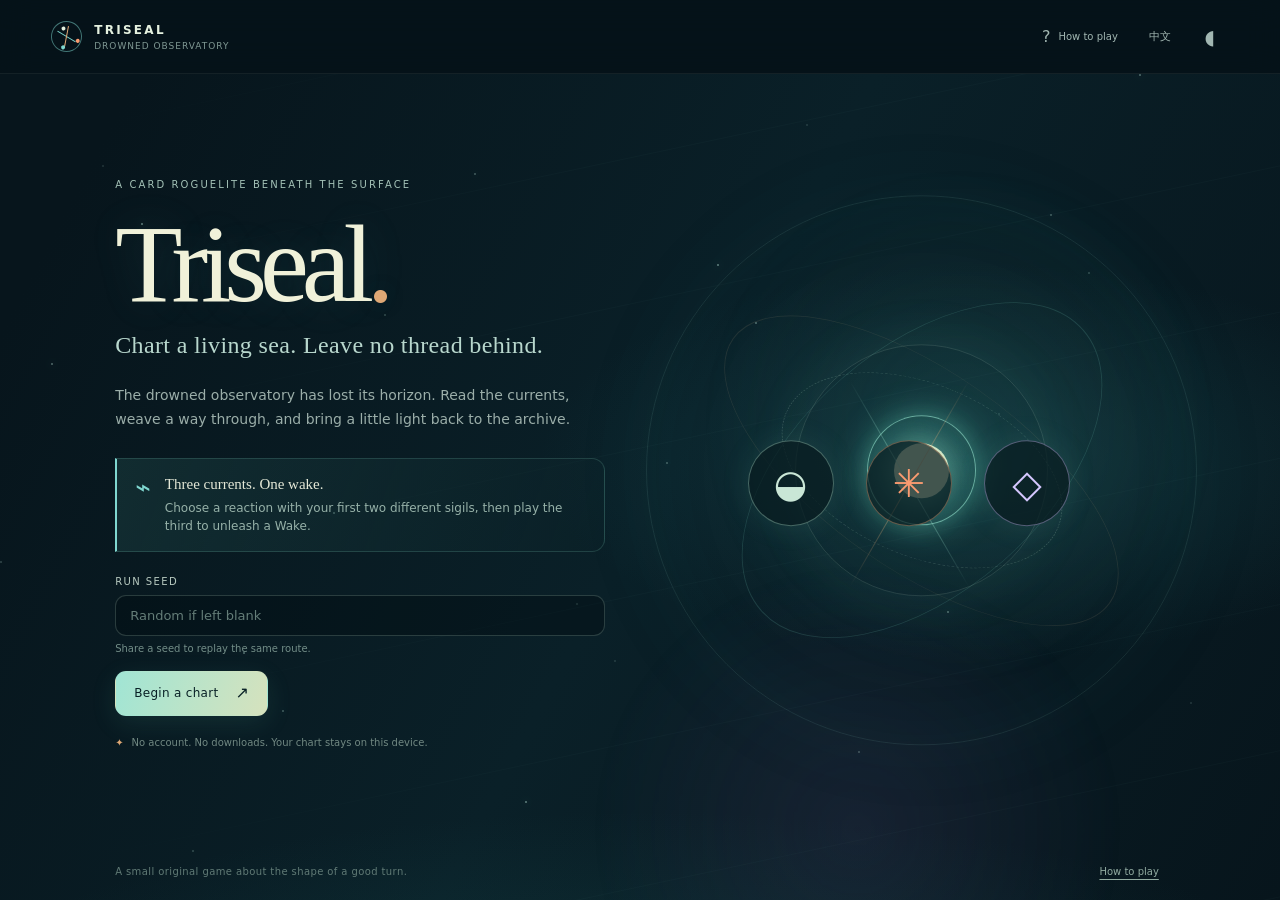
==== commit d1cd5ded: "Stage animated combat with original characters and sequential turns" ====
--- a/index.html
+++ b/index.html
@@ -7,6 +7,7 @@
     <meta name="description" content="Triseal is a compact card roguelite about braiding three currents into one decisive wake." />
     <title>Triseal — Chart the drowned archive</title>
     <link rel="stylesheet" href="./styles.css" />
+    <link rel="stylesheet" href="./combat.css" />
     <script type="module" src="./src/main.js"></script>
   </head>
   <body>
--- a/styles.css
+++ b/styles.css
@@ -188,6 +188,8 @@
 
 .wake-panel { position: relative; margin-top: 11px; padding: 12px 15px 9px; overflow: hidden; border: 1px solid rgba(149, 207, 190, .15); border-radius: 15px; background: linear-gradient(110deg, rgba(14, 35, 40, .92), rgba(17, 38, 44, .73)); }
 .wake-panel.wake-burst { animation: wake-burst .78s cubic-bezier(.16,.8,.24,1); }
+.wake-panel.resonance-burst { animation: resonance-pulse .62s cubic-bezier(.2,.8,.25,1); }
+.wake-panel.wake-burst.resonance-burst { animation: wake-burst .78s cubic-bezier(.16,.8,.24,1); }
 .wake-burst .wake-socket.filled > span { animation: socket-flash .58s ease-out both; }
 .wake-burst .wake-socket:nth-child(2) > span { animation-delay: .07s; }
 .wake-burst .wake-socket:nth-child(3) > span { animation-delay: .14s; }
@@ -205,6 +207,20 @@
 .wake-socket.filled.ember > span { color: #ffad85; border-color: rgba(246, 159, 121, .7); box-shadow: 0 0 15px rgba(230, 140, 105, .22); }
 .wake-socket.filled.glass > span { color: #d5c1ff; border-color: rgba(192, 170, 245, .7); box-shadow: 0 0 15px rgba(182, 155, 236, .22); }
 .wake-hint { text-align: center; color: #6f8981; margin: 3px 0 0; font-size: 8px; letter-spacing: .04em; }
+.resonance-options { display: grid; grid-template-columns: repeat(3, minmax(0, 1fr)); gap: 5px; margin: 5px 0 0; }
+.resonance-option { min-width: 0; display: grid; justify-items: center; gap: 2px; padding: 4px 3px; border: 1px solid rgba(149, 207, 190, .12); border-radius: 7px; background: rgba(6, 20, 26, .32); text-align: center; }
+.resonance-option small { color: #81978d; font-size: 7px; line-height: 1.2; }
+.resonance-option strong { font-size: 7px; font-weight: 600; line-height: 1.2; }
+.resonance-option.resonance-steam strong { color: #ffc58e; }
+.resonance-option.resonance-prism strong { color: #d9c4ff; }
+.resonance-option.resonance-mirror strong { color: #97e5d6; }
+.resonance-option.unavailable-option { opacity: .36; }
+.resonance-note { display: flex; align-items: baseline; justify-content: center; gap: 7px; margin: 4px 0 0; text-align: center; }
+.resonance-note strong { font-size: 8px; letter-spacing: .12em; text-transform: uppercase; }
+.resonance-note span { color: #b1c7bc; font-size: 8px; }
+.resonance-steam strong { color: #ffc58e; }
+.resonance-prism strong { color: #d9c4ff; }
+.resonance-mirror strong { color: #97e5d6; }
 .wake-complete { border-color: rgba(137, 220, 195, .48); box-shadow: 0 0 20px rgba(99, 208, 178, .1), inset 0 0 25px rgba(99, 208, 178, .05); }
 .wake-complete .wake-hint { color: #a2e6d0; }
 
@@ -243,6 +259,7 @@
 .card-cost.free { background: #305d58; }
 .sigil-chip { width: 22px; height: 22px; display: grid; place-items: center; border-radius: 50%; background: color-mix(in srgb, var(--tone), white 52%); color: #172c30; font-size: 13px; border: 1px solid rgba(28, 53, 54, .19); }
 .card-illustration { z-index: 1; position: relative; height: 49px; margin: 4px 0 6px; display: grid; place-items: center; color: var(--tone); overflow: hidden; border-top: 1px solid rgba(51, 78, 69, .1); border-bottom: 1px solid rgba(51, 78, 69, .1); }
+.prism-card-bonus { position: absolute; z-index: 2; top: 4px; right: 3px; padding: 2px 5px; border: 1px solid rgba(121, 82, 156, .32); border-radius: 999px; color: #69477d; background: rgba(225, 207, 242, .82); font-size: 8px; line-height: 1; box-shadow: 0 0 9px rgba(161, 117, 197, .32); }
 .card-illustration > span { z-index: 1; font-size: 29px; line-height: 1; text-shadow: 0 2px 12px color-mix(in srgb, var(--tone), transparent 65%); }
 .card-illustration > i { position: absolute; width: 50px; height: 50px; border: 1px solid color-mix(in srgb, var(--tone), transparent 48%); border-radius: 50%; transform: scaleY(.45) rotate(38deg); }
 .card-illustration > i::after { content: ""; position: absolute; inset: 8px -13px; border: 1px solid color-mix(in srgb, var(--tone), transparent 62%); border-radius: 50%; transform: rotate(-65deg); }
@@ -341,6 +358,7 @@
 @keyframes foe-impact { 0%, 100% { transform: translateX(0) scale(1); filter: brightness(1); } 24% { transform: translateX(-7px) rotate(-1.4deg) scale(1.035); filter: brightness(1.55); } 48% { transform: translateX(6px) rotate(1.2deg) scale(.99); filter: brightness(1.2); } 72% { transform: translateX(-3px) rotate(-.5deg); filter: brightness(1.05); } }
 @keyframes damage-pop { 0% { opacity: 0; transform: translateY(9px) scale(.65); } 18% { opacity: 1; transform: translateY(-2px) scale(1.22); } 70% { opacity: 1; transform: translateY(-18px) scale(1); } 100% { opacity: 0; transform: translateY(-34px) scale(.92); } }
 @keyframes wake-burst { 0%, 100% { transform: scale(1); filter: brightness(1); } 25% { transform: scale(1.025); filter: brightness(1.7); } 58% { transform: scale(.995); filter: brightness(1.15); } }
+@keyframes resonance-pulse { 0%, 100% { transform: scale(1); filter: brightness(1); } 34% { transform: scale(1.012); filter: brightness(1.55); } 72% { transform: scale(.997); filter: brightness(1.1); } }
 @keyframes socket-flash { 0%, 100% { transform: scale(1); } 38% { transform: scale(1.55); box-shadow: 0 0 23px currentColor; } 70% { transform: scale(.92); } }
 @keyframes guard-burst { 0%, 100% { transform: scale(1); filter: brightness(1); } 38% { transform: scale(1.08); filter: brightness(1.65); } 72% { transform: scale(.98); } }
 @keyframes fade-in { from { opacity: 0; } to { opacity: 1; } }
@@ -419,6 +437,10 @@
   .wake-socket > span { width: 24px; height: 24px; font-size: 11px; }
   .wake-socket small { font-size: 7px; }
   .wake-line { top: 11px; }
+  .resonance-options { gap: 3px; margin-top: 4px; }
+  .resonance-option small, .resonance-option strong { font-size: 6px; }
+  .resonance-note { flex-wrap: wrap; gap: 3px 6px; }
+  .resonance-note strong, .resonance-note span { font-size: 7px; }
   .battle-side { grid-template-columns: 1fr; padding: 9px; border-radius: 13px; gap: 0; }
   .side-title { display: none; }
   .side-actions { grid-column: 1; display: flex; align-items: center; gap: 6px; margin: 0; }
--- a/combat.css
+++ b/combat.css
@@ -0,0 +1,134 @@
+/* Original Triseal combat stage and vector character motion. */
+.arena.combat-stage {
+  isolation: isolate;
+  height: 294px;
+  min-height: 294px;
+  align-items: flex-end;
+  background: radial-gradient(ellipse at 20% 53%, #26626340, transparent 33%), radial-gradient(ellipse at 73% 40%, #769d7b12, transparent 45%), linear-gradient(180deg, #112c3a, #173b44 55%, #102e37 74%, #0b242f);
+}
+.combat-stage::before {
+  opacity: .65;
+  background: linear-gradient(90deg, transparent 9%, #81afaa0a 9% 9.7%, transparent 9.7% 12%, #061b2970 12% 16%, transparent 16% 80%, #081e2c90 80% 85%, #7dacac0c 85% 85.8%, transparent 85.8%), radial-gradient(ellipse at 53% -55%, transparent 58%, #8ca4a112 58.3% 58.6%, transparent 59%), repeating-linear-gradient(170deg, transparent 0 68px, #9ac4b907 69px, transparent 70px 126px);
+}
+.combat-stage::after { z-index: 0; background: linear-gradient(0deg, #071c2980, transparent 33%), linear-gradient(90deg, #0c213c40, transparent 40%, #0c1b3420); }
+.combat-stage.arena-boss { background: radial-gradient(ellipse at 76% 43%, #b0676630, transparent 44%), linear-gradient(180deg, #232b41, #28394b 62%, #142632); }
+.combat-stage .arena-floor { bottom: 20%; left: 2%; right: 2%; height: 18%; border-color: #a3d5c925; background: radial-gradient(ellipse, #87bba516, transparent 70%); }
+.combat-stage .arena-glow { left: 41%; top: -5%; width: 49%; height: 110%; opacity: .5; }
+.combat-stage .arena-orbit { right: 12%; top: -25%; width: 300px; opacity: .7; }
+.hero-slot { position: relative; z-index: 2; flex: 0 0 27%; min-width: 0; height: 232px; margin: 0 0 24px 3%; display: flex; flex-direction: column; align-items: center; justify-content: flex-end; }
+.hero-figure { position: relative; width: 174px; max-width: 100%; height: 188px; flex: none; transform-origin: 50% 90%; }
+.combat-portrait { display: block; width: 100%; max-width: 100%; min-width: 0; height: 100%; overflow: visible; filter: drop-shadow(0 5px 7px #03121e70); }
+.art-body { transform-origin: 50% 86%; animation: navigator-breathe 3.8s ease-in-out infinite; }
+.art-float { animation: creature-float 4.2s ease-in-out infinite; }
+.art-heavy { animation: reef-breathe 4.7s ease-in-out infinite; }
+.art-driftling .art-body { animation-delay: -.8s; }
+.art-mirrorfin .art-body { animation-delay: -1.7s; }
+.art-inkling .art-body { animation-delay: -2.2s; }
+.art-bellwether .art-body { animation-delay: -.5s; }
+.art-light { filter: drop-shadow(0 0 5px #befbdb); animation: lantern-glow 2.9s ease-in-out infinite alternate; }
+.art-horizon .art-light { filter: drop-shadow(0 0 7px #ffe2a8); }
+.art-cloth, .art-tendrils, .art-fin { transform-box: fill-box; transform-origin: center top; animation: current-sway 3.7s ease-in-out infinite alternate; }
+.art-scarf { animation-delay: -.7s; transform-origin: 100% 45%; }
+.art-orbit { transform-origin: 50% 50%; animation: orbit-tilt 6s ease-in-out infinite alternate; }
+.hero-caption, .hero-name { position: relative; z-index: 2; max-width: 100%; color: #c5decc; text-align: center; font: 500 13px/1.2 Georgia, "Times New Roman", serif; text-shadow: 0 2px 8px #041823; }
+.hero-caption small { display: block; margin-top: 4px; color: #8da79d; font: 8px/1.3 system-ui, sans-serif; letter-spacing: .09em; text-transform: uppercase; }
+.hero-health { width: min(110px, 85%); height: 4px; margin-top: 7px; border-radius: 8px; overflow: hidden; background: #dccec322; }
+.hero-health i { display: block; height: 100%; background: linear-gradient(90deg, #d88d82, #eac49d); transition: width .25s ease; }
+.hero-stats { display: flex; align-items: center; justify-content: space-between; gap: 12px; width: min(110px, 85%); margin-top: 5px; color: #e5c7ae; font-size: 10px; }
+.hero-stats small { color: #87a49c; font-size: 8px; }
+.hero-guard { color: #aee8d8; white-space: nowrap; }
+.hero-shield { position: absolute; inset: 20% 0 3%; border: 1px solid #99e5d500; border-radius: 48% 48% 44% 44%; transform: rotate(-8deg); opacity: 0; pointer-events: none; transition: opacity .22s ease; }
+.hero-shield::before, .hero-shield::after { content: ""; position: absolute; border: 1px solid #a0e9da55; border-radius: inherit; inset: 5px; }
+.hero-shield::after { inset: 10px; border-style: dashed; border-color: #8ddcc333; }
+.hero-guarded .hero-shield { opacity: 1; border-color: #a1efdc99; background: linear-gradient(110deg, transparent 30%, #a8ffdf08 70%, #a8ffdf23); box-shadow: inset -5px 0 18px #86e8cc23, 0 0 12px #8edbc722; }
+.combat-stage .foe-row { position: relative; width: 68%; min-width: 0; flex: 1; height: 100%; padding: 17px 18px 22px 4px; gap: clamp(5px, 2vw, 24px); align-items: flex-end; justify-content: space-evenly; }
+.combat-stage .foe-card { flex: 0 1 174px; width: 174px; min-width: 0; min-height: 0; height: 228px; margin: 0; padding: 30px 9px 0; border: 1px solid transparent; border-radius: 12px; background: transparent; box-shadow: none; text-align: center; transition: background .2s, border-color .2s; }
+.combat-stage .foe-card:hover { transform: none; border-color: #b3ddc811; background: linear-gradient(180deg, transparent, #b1dbbf06 70%, transparent); }
+.combat-stage .foe-card.foe-selected { border-color: transparent; box-shadow: none; }
+.combat-stage .foe-card:focus-visible { outline: 2px solid #b7ebd4; outline-offset: 2px; }
+.combat-stage .foe-art { position: relative; flex: 0 0 142px; height: 142px; width: 100%; overflow: visible; border-radius: 0; margin: 0; background: none; transform-origin: 50% 88%; }
+.combat-stage .foe-art::after { content: ""; position: absolute; left: 17%; right: 17%; bottom: 9%; height: 10px; border: 1px solid transparent; border-radius: 50%; transform: rotate(-3deg); transition: border-color .2s, box-shadow .2s; }
+.combat-stage .foe-selected .foe-art::after { border-color: #99d2bb70; box-shadow: 0 0 12px #78c2ab20; }
+.combat-stage .foe-card:hover .foe-art::after { border-color: #ace4cd; box-shadow: 0 0 14px #9bdebc50; }
+.combat-stage .foe-name-row { gap: 0; align-items: center; }
+.combat-stage .foe-name-row strong { width: 100%; font-size: 13px; line-height: 1.2; text-shadow: 0 2px 7px #081c29; }
+.combat-stage .foe-name-row small { display: none; }
+.combat-stage .foe-health { flex: 0 0 4px; width: 83%; margin: 8px auto 5px; background: #dbcac026; }
+.combat-stage .foe-stats { width: 83%; margin: 0 auto; font-size: 10px; }
+.combat-stage .intent { position: absolute; top: 6px; left: 50%; z-index: 2; transform: translateX(-50%); margin: 0; padding: 5px 9px; border: 1px solid #d1a28c26; background: #26343eee; color: #ffd0b0; font-size: 10px; box-shadow: 0 3px 8px #061b2740; }
+.combat-stage .intent-brace { color: #b1edda; border-color: #9ad4c337; background: #183d44ee; }
+.combat-stage .intent-charge { color: #dfcbfc; border-color: #bba0dc37; background: #30334aee; }
+.combat-stage .foe-card.foe-boss { flex-basis: 238px; width: 238px; height: 235px; border-color: transparent; }
+.combat-stage .foe-boss .foe-art { height: 153px; flex-basis: 153px; }
+.combat-stage .foe-boss .foe-name-row strong { font-size: 14px; }
+.combat-stage .foe-boss .foe-health, .combat-stage .foe-boss .foe-stats { width: 74%; }
+.combat-stage .foe-card.targetable { animation: none; }
+.combat-stage .targetable .foe-art::after { border-color: #aeeccc; animation: target-water-ring 1.3s ease-in-out infinite alternate; }
+.combat-stage .target-label { top: auto; right: auto; left: 50%; bottom: -14px; transform: translateX(-50%); white-space: nowrap; padding: 3px 6px; border-radius: 5px; font-size: 7px; letter-spacing: .03em; }
+.combat-stage .impact-number { top: 27%; right: 26%; font-size: 26px; }
+.combat-stage .foe-card.defeated { opacity: .2; border: 1px solid transparent; justify-content: flex-end; padding-bottom: 43px; }
+.combat-stage .defeated .foe-art { filter: grayscale(1); opacity: .6; }
+.combat-stage .defeated .art-body { animation: none; transform: translateY(18px) rotate(14deg) scale(.9); }
+.combat-stage .defeated-mark { font-size: 29px; color: #96b8ab; }
+.combat-stage .defeated .intent { visibility: hidden; }
+.combat-banner { position: absolute; z-index: 12; top: 9px; left: 50%; transform: translateX(-50%); display: grid; justify-items: center; gap: 2px; max-width: calc(100% - 24px); padding: 4px 20px; pointer-events: none; text-align: center; color: #c5e9da; background: linear-gradient(90deg, transparent, #0a223ac9 22% 78%, transparent); white-space: nowrap; }
+.combat-banner strong { font: 500 15px/1.2 Georgia, "Times New Roman", serif; letter-spacing: .015em; text-shadow: 0 0 12px #80d6c080; }
+.combat-banner small { color: #9cbab2; font-size: 9px; line-height: 1.2; }
+.combat-banner.tone-ember strong { color: #f7c5a0; text-shadow: 0 0 12px #ee9e7050; }
+.combat-banner.tone-glass strong { color: #e1d0fc; text-shadow: 0 0 12px #c1a4f550; }
+.combat-scene-label { position: absolute; z-index: 1; top: 14px; left: 50%; transform: translateX(-50%); color: #a9c7b85c; font-size: 8px; letter-spacing: .22em; text-transform: uppercase; white-space: nowrap; }
+.combat-stage .foe-card:disabled { opacity: 1; filter: none; cursor: default; }
+.combat-stage .foe-acting .intent { color: #fff0ca; border-color: #f7c49a9c; box-shadow: 0 0 18px #efa87530; }
+.combat-stage .foe-acting .foe-art::after { border-color: #f5b18bc9; box-shadow: 0 0 18px #f1b28333; }
+.combat-stage .foe-acting .foe-name-row strong { color: #ffe0b7; }
+.combat-stage .foe-acted .intent { opacity: .35; }
+.combat-resolving .hand-card:disabled { cursor: wait; }
+.combat-stage[aria-busy="true"] .foe-card { cursor: default; }
+.combat-stage[aria-busy="true"] .target-label { visibility: hidden; }
+
+@keyframes navigator-breathe { 0%, 100% { transform: translateY(0) rotate(-.5deg); } 50% { transform: translateY(-2px) rotate(.6deg); } }
+@keyframes reef-breathe { 0%, 100% { transform: translateY(0) scaleY(1); } 50% { transform: translateY(-1px) scaleY(1.025); } }
+@keyframes creature-float { 0%, 100% { transform: translateY(0) rotate(-1deg); } 50% { transform: translateY(-6px) rotate(1.5deg); } }
+@keyframes current-sway { from { transform: rotate(-2deg); } to { transform: rotate(3deg); } }
+@keyframes lantern-glow { from { opacity: .7; } to { opacity: 1; } }
+@keyframes orbit-tilt { from { transform: rotate(-5deg); } to { transform: rotate(5deg); } }
+@keyframes target-water-ring { from { opacity: .5; box-shadow: 0 0 10px #9adcbb20; } to { opacity: 1; box-shadow: 0 0 19px #9adcbb60; } }
+
+@media (max-width: 1120px) and (min-width: 841px) {
+  .hero-slot { flex-basis: 25%; margin-left: 2%; }
+  .hero-figure { width: 150px; }
+  .combat-stage .foe-row { padding-right: 8px; gap: 5px; }
+  .combat-stage .foe-card { padding-left: 5px; padding-right: 5px; }
+}
+@media (max-width: 620px) {
+  .arena.combat-stage { height: 242px; min-height: 242px; }
+  .hero-slot { height: 189px; flex-basis: 25%; margin: 0 0 21px 1%; }
+  .hero-figure { width: 126px; height: 149px; max-width: 117%; }
+  .hero-caption, .hero-name { font-size: 10px; }
+  .hero-caption small { font-size: 6px; letter-spacing: .02em; margin-top: 3px; }
+  .hero-health { margin-top: 5px; height: 3px; }
+  .hero-stats { font-size: 8px; gap: 4px; margin-top: 4px; }
+  .hero-stats small { font-size: 7px; }
+  .combat-stage .foe-row { width: 72%; padding: 9px 6px 21px 3px; gap: 1px; }
+  .combat-stage .foe-card { height: 183px; flex-basis: 130px; width: 130px; padding: 26px 3px 0; }
+  .combat-stage .foe-art { flex-basis: 107px; height: 107px; }
+  .combat-stage .foe-name-row strong { font-size: 11px; }
+  .combat-stage .foe-health { margin-top: 6px; height: 3px; flex-basis: 3px; width: 87%; }
+  .combat-stage .foe-stats { width: 87%; font-size: 9px; }
+  .combat-stage .intent { top: 2px; padding: 4px 6px; font-size: 8px; gap: 4px; }
+  .combat-stage .intent > span { font-size: 10px; }
+  .combat-stage .foe-card.foe-boss { flex-basis: 190px; width: 190px; height: 190px; }
+  .combat-stage .foe-boss .foe-art { height: 114px; flex-basis: 114px; }
+  .combat-stage .foe-boss .foe-name-row strong { font-size: 12px; }
+  .combat-stage .target-label { bottom: -13px; font-size: 6px; padding: 2px 4px; }
+  .combat-stage .impact-number { top: 29%; right: 20%; font-size: 21px; }
+  .combat-stage .foe-card.defeated { padding-bottom: 34px; }
+  .combat-banner { top: 7px; gap: 2px; padding: 4px 12px; }
+  .combat-banner strong { font-size: 12px; }
+  .combat-banner small { font-size: 8px; }
+  .combat-scene-label { top: 13px; font-size: 6px; letter-spacing: .16em; }
+}
+@media (prefers-reduced-motion: reduce) {
+  .combat-stage *, .combat-stage *::before, .combat-stage *::after { animation: none !important; }
+}
+.reduce-motion .combat-stage *, .reduce-motion .combat-stage *::before, .reduce-motion .combat-stage *::after { animation: none !important; }
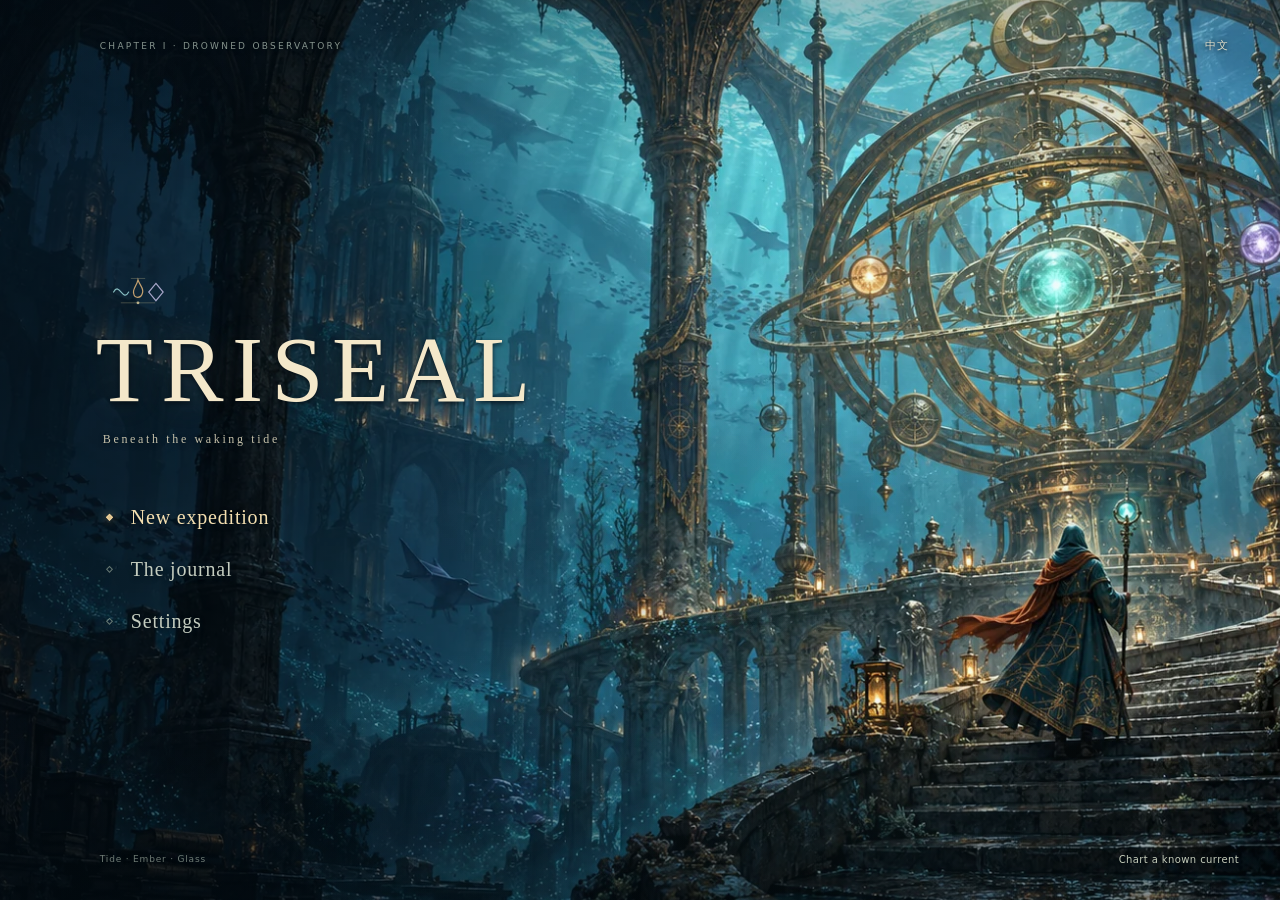
==== commit 083916ff: "Create an illustrated observatory title screen and cinematic main menu" ====
--- a/index.html
+++ b/index.html
@@ -8,7 +8,12 @@
     <title>Triseal — Chart the drowned archive</title>
     <link rel="stylesheet" href="./styles.css" />
     <link rel="stylesheet" href="./combat.css" />
-    <script type="module" src="./src/main.js"></script>
+    <link rel="stylesheet" href="./landscape.css" />
+    <link rel="stylesheet" href="./card-art.css" />
+    <link rel="stylesheet" href="./portrait-art.css" />
+    <link rel="stylesheet" href="./title-screen.css" />
+    <link rel="preload" as="image" href="./assets/scenes/title-observatory.webp" />
+    <script type="module" src="./src/main.js?v=title-scene-1"></script>
   </head>
   <body>
     <div id="app" aria-live="off">
--- a/landscape.css
+++ b/landscape.css
@@ -0,0 +1,304 @@
+/* Original Triseal landscape composition. The stage, hand and HUD share one world. */
+body.battle-mode { overflow: hidden; overscroll-behavior: none; }
+body.battle-mode #app { height: 100vh; height: 100dvh; min-height: 0; }
+body.battle-mode .topbar { position: absolute; inset: 0 0 auto; height: 54px; padding: 0 max(24px, env(safe-area-inset-right)) 0 max(24px, env(safe-area-inset-left)); border: 0; background: linear-gradient(#06171b8a, transparent); backdrop-filter: none; pointer-events: none; }
+body.battle-mode .topbar button { pointer-events: auto; }
+body.battle-mode .brand-button { min-height: 44px; gap: 9px; }
+body.battle-mode .brand-mark { width: 31px; height: 31px; transform: rotate(-24deg) scale(.78); }
+body.battle-mode .brand-button strong { font-size: 10px; letter-spacing: .24em; }
+body.battle-mode .brand-button small, body.battle-mode .seed-pill { display: none; }
+body.battle-mode .quiet-control { min-width: 44px; min-height: 44px; padding: 6px 9px; }
+body.battle-mode .top-controls { gap: 0; }
+body.battle-mode .top-controls .quiet-control > span:not([aria-hidden]) { display: none; }
+.landscape-battle { --card-width: 128px; --card-height: 178px; --hand-base: max(12px, env(safe-area-inset-bottom)); position: relative; width: 100%; max-width: none; height: 100vh; height: 100dvh; min-height: 0; margin: 0; padding: 0; overflow: hidden; isolation: isolate; background: #152f37; }
+.world-scenery { position: absolute; z-index: -2; inset: 0; width: 100%; height: 100%; pointer-events: none; }
+.world-scenery svg { display: block; width: 100%; height: 100%; }
+.landscape-battle::after { content: ""; position: absolute; z-index: -1; inset: 0; pointer-events: none; background: linear-gradient(180deg, #06161c45, transparent 26% 58%, #06151b4a 78%, #06151ba6), radial-gradient(ellipse at 50% 45%, transparent 36%, #04121835); }
+.battle-location { position: absolute; left: max(36px, env(safe-area-inset-left)); top: 75px; z-index: 4; pointer-events: none; }
+.battle-location small { color: #a2c3b7; font-size: 9px; letter-spacing: .2em; text-transform: uppercase; text-shadow: 0 2px 6px #041820; }
+.battle-location h1 { margin: 5px 0 0; color: #e6e9d0; font: 400 clamp(19px, 2.2vw, 29px)/1.15 Georgia, "Songti SC", serif; text-shadow: 0 2px 9px #071b25; }
+.battle-turn { position: absolute; z-index: 4; right: max(38px, env(safe-area-inset-right)); top: 76px; display: grid; gap: 5px; text-align: right; text-shadow: 0 2px 8px #071c23; }
+.battle-turn strong { color: #d9e5cc; font: 400 18px/1.2 Georgia, "Songti SC", serif; }
+.battle-turn > span { color: #d5af92; font-size: 10px; }
+.battle-turn > span.danger { color: #ffc0a8; }
+.sigil-compass { position: absolute; z-index: 7; left: 50%; top: 42px; transform: translateX(-50%); width: 242px; min-height: 90px; padding: 5px 12px 8px; border: 0; background: none; color: #b9d4c7; cursor: pointer; text-align: center; }
+.sigil-orbit { position: relative; display: flex; align-items: center; justify-content: center; gap: 13px; }
+.sigil-orbit::before { content: ""; position: absolute; z-index: -1; width: 190px; height: 54px; border: 1px solid #aacb9833; border-radius: 50%; transform: rotate(-4deg); }
+.sigil-orbit::after { content: ""; position: absolute; z-index: -1; width: 148px; height: 38px; border-bottom: 1px solid #cee3b945; border-radius: 50%; transform: rotate(7deg); }
+.sigil-node { --sigil-color: #7fd7d0; display: grid; place-items: center; width: 36px; height: 36px; border: 1px solid #a3c6b857; border-radius: 50%; font-size: 22px; color: #96b1a6; background: radial-gradient(circle, #17393bc2, #09232bc9); box-shadow: 0 4px 10px #06162045; transition: color .2s, box-shadow .2s, border-color .2s; }
+.sigil-node:nth-child(2) { margin-top: -14px; }
+.sigil-node.tone-ember { --sigil-color: #ffb180; }
+.sigil-node.tone-glass { --sigil-color: #decbff; }
+.sigil-node.filled { color: var(--sigil-color); border-color: var(--sigil-color); background: radial-gradient(circle, #355348, #0c2931); box-shadow: 0 0 18px color-mix(in srgb, var(--sigil-color), transparent 65%), inset 0 0 8px color-mix(in srgb, var(--sigil-color), transparent 83%); }
+.compass-caption { display: block; margin-top: 11px; color: #c8d9c5; font-size: 10px; letter-spacing: .045em; text-shadow: 0 1px 6px #061821; }
+.compass-caption i { color: #acc1ad; font-style: normal; font-size: 10px; }
+.compass-complete .sigil-orbit::before { border-color: #c5f0c777; box-shadow: 0 0 22px #a0ebbd33; }
+.compass-complete .compass-caption { color: #d1f1cd; }
+.sigil-compass.resonance-burst .sigil-orbit { animation: compass-light .62s ease-out; }
+.landscape-battle .arena.combat-stage { position: absolute; z-index: 2; inset: 20% 6% calc(var(--card-height) + 37px); height: auto; min-height: 0; overflow: visible; border: 0; border-radius: 0; background: none; box-shadow: none; align-items: flex-end; }
+.landscape-battle .combat-stage::before, .landscape-battle .combat-stage::after { display: none; }
+.landscape-battle .hero-slot { position: absolute; left: 4%; bottom: 0; width: 25%; height: auto; margin: 0; padding: 0; }
+.landscape-battle .hero-figure { width: clamp(170px, 19vw, 260px); height: clamp(170px, 30dvh, 280px); max-width: 100%; }
+.landscape-battle .hero-caption { font-size: 15px; color: #e5e6cc; }
+.landscape-battle .hero-health { width: 116px; height: 5px; margin-top: 8px; background: #071821b5; box-shadow: 0 1px 2px #0004; }
+.landscape-battle .hero-stats { width: 116px; color: #f4d2b1; font-size: 12px; margin-top: 5px; text-shadow: 0 1px 4px #071720; }
+.landscape-battle .hero-stats small { color: #cad6c3; font-size: 10px; }
+.landscape-battle .combat-stage .foe-row { position: absolute; left: 44%; right: 0; bottom: 0; width: auto; height: 100%; padding: 0; gap: clamp(18px, 3vw, 56px); justify-content: space-evenly; }
+.landscape-battle .combat-stage .foe-card { flex: 0 1 200px; width: 200px; height: auto; min-height: 0; padding: 35px 2px 0; border: 0; border-radius: 0; background: none; box-shadow: none; }
+.landscape-battle .combat-stage .foe-card:hover, .landscape-battle .combat-stage .foe-card.foe-selected { border: 0; background: none; box-shadow: none; }
+.landscape-battle .combat-stage .foe-card:nth-child(even) { margin-bottom: 15px; }
+.landscape-battle .combat-stage .foe-art { height: clamp(145px, 25dvh, 230px); flex: 0 0 clamp(145px, 25dvh, 230px); }
+.landscape-battle .combat-stage .foe-name-row strong { font-size: 15px; color: #e5e7d0; }
+.landscape-battle .combat-stage .foe-health { height: 5px; flex-basis: 5px; width: 75%; max-width: 128px; background: #061b239e; margin: 8px auto 4px; }
+.landscape-battle .combat-stage .foe-stats { width: 75%; max-width: 128px; color: #e8cdad; font-size: 12px; text-shadow: 0 1px 4px #081821; }
+.landscape-battle .combat-stage .foe-stats small { color: #b9c9b9; }
+.landscape-battle .combat-stage .intent { top: 0; min-height: 29px; padding: 4px 9px; font-size: 12px; border: 0; border-radius: 50%; background: radial-gradient(ellipse, #122b31aa, #112b3155 60%, transparent 75%); box-shadow: none; text-shadow: 0 2px 5px #08171b; white-space: nowrap; }
+.landscape-battle .combat-stage .intent > span { font-size: 18px; }
+.landscape-battle .combat-stage .intent-brace { color: #b9f1e2; }
+.landscape-battle .combat-stage .intent-charge { color: #e4cdff; }
+.landscape-battle .combat-stage .foe-acting .intent { color: #ffe3ad; background: radial-gradient(ellipse, #76563877, transparent 75%); box-shadow: none; }
+.landscape-battle .combat-stage .foe-card.foe-boss { flex-basis: 280px; width: 280px; height: auto; }
+.landscape-battle .combat-stage .foe-boss .foe-art { height: clamp(170px, 30dvh, 280px); flex-basis: clamp(170px, 30dvh, 280px); }
+.landscape-battle .combat-stage .foe-card.defeated { height: 130px; padding: 0 0 42px; border: 0; }
+.landscape-battle .combat-stage .target-label { bottom: -23px; font-size: 9px; padding: 4px 7px; }
+.landscape-battle .combat-banner { top: 5%; left: 45%; z-index: 12; padding: 8px 30px; min-width: 150px; background: linear-gradient(90deg, transparent, #09222bc2 23% 77%, transparent); }
+.landscape-battle .combat-banner strong { font-size: 20px; }
+.landscape-battle .combat-banner small { font-size: 11px; }
+.energy-orb { position: absolute; z-index: 6; left: max(6.2%, env(safe-area-inset-left)); bottom: calc(var(--hand-base) + 82px); display: grid; place-items: center; align-content: center; width: 80px; height: 80px; border: 1px solid #bcdbc378; border-radius: 50%; background: radial-gradient(circle at 38% 30%, #b8e2c831, #437b6960 38%, #173c3bdd 69%, #a4b99a33 71%, #13312d 76%); box-shadow: inset 0 0 18px #9ee9bd1f, 0 0 23px #7ed6b11b, 0 6px 12px #071b2740; }
+.energy-orb::before { content: ""; position: absolute; inset: -6px; border: 1px solid #afcea34d; border-radius: 50%; transform: rotate(-22deg) scaleY(.83); pointer-events: none; }
+.energy-orb strong { font: 400 38px/.95 Georgia, serif; color: #e4efcc; text-shadow: 0 0 12px #9ee1ab66; }
+.energy-orb strong small { font-size: 14px; color: #a9c8af; }
+.energy-orb > span { font-size: 9px; color: #b2c6ad; margin-top: 5px; letter-spacing: .05em; }
+.landscape-battle .hand-zone { position: absolute; z-index: 6; bottom: var(--hand-base); left: 50%; width: min(66%, 1040px); height: calc(var(--card-height) + 38px); margin: 0; padding: 0; border: 0; border-radius: 0; background: none; transform: translateX(-50%); pointer-events: none; }
+.landscape-battle .hand-cards { position: relative; height: calc(var(--card-height) + 24px); min-height: 0; padding: 10px 12px 14px; margin: 0; display: flex; align-items: flex-end; justify-content: center; gap: 0; overflow: visible; pointer-events: none; }
+.battle-mode .hand-card { padding: 10px 10px 8px; border-radius: 9px; border-color: #e4ddbe99; }
+.landscape-battle .hand-card { position: relative; z-index: calc(10 + var(--card-order)); width: var(--card-width); height: var(--card-height); flex: 0 0 var(--card-width); box-shadow: 0 5px 12px #04111b80; transform: translateY(var(--hand-lift)) rotate(var(--hand-angle)); transform-origin: 50% 115%; pointer-events: auto; touch-action: manipulation; }
+.landscape-battle .hand-card + .hand-card { margin-left: -16px; }
+.landscape-battle .hand-many:not(.hand-overflow) .hand-card + .hand-card { margin-left: -31px; }
+.landscape-battle .hand-card:hover:not(.unavailable), .landscape-battle .hand-card:focus-visible, .landscape-battle .hand-card.selected { z-index: 40; transform: translateY(-24px) rotate(0deg) scale(1.08); box-shadow: 0 13px 30px #03131b99, 0 0 0 1px #d7edcbb3; }
+.landscape-battle .hand-card.unavailable { opacity: .66; }
+.landscape-battle .hand-card.card-launching { opacity: .16; }
+.battle-mode .hand-card .card-illustration { flex: 0 0 43px; height: 43px; margin: 3px 0 5px; }
+.battle-mode .hand-card .card-title { min-height: 27px; }
+.battle-mode .hand-card .card-description { min-height: 29px; }
+.landscape-battle .hand-footer { position: absolute; z-index: 45; left: -4%; right: -4%; bottom: -2px; padding: 0; display: block; font-size: 10px; line-height: 1.25; text-align: center; color: #c0cfba; text-shadow: 0 1px 5px #00151e, 0 1px 3px #00151e; pointer-events: none; }
+.landscape-battle .empty-hand { color: #bed1bd; margin-bottom: 50px; text-shadow: 0 2px 5px #071b23; }
+.landscape-battle .hand-overflow .hand-cards { overflow-x: auto; overflow-y: hidden; justify-content: flex-start; padding: 18px 10px 6px; pointer-events: auto; scrollbar-width: thin; }
+.landscape-battle .hand-overflow .hand-card { transform: none; }
+.landscape-battle .hand-overflow .hand-card + .hand-card { margin-left: 6px; }
+.landscape-battle .hand-overflow .hand-card:hover:not(.unavailable), .landscape-battle .hand-overflow .hand-card.selected, .landscape-battle .hand-overflow .hand-card:focus-visible { transform: translateY(-8px); }
+.pile-button { position: absolute; z-index: 8; bottom: calc(var(--hand-base) + 2px); display: grid; grid-template-columns: 26px auto; align-items: center; justify-content: center; gap: 0 7px; min-width: 70px; min-height: 58px; padding: 5px 8px; border: 0; background: none; color: #c8d4bd; cursor: pointer; text-shadow: 0 1px 5px #041720; }
+.pile-button:hover { color: #eff5d8; }
+.draw-pile { left: max(6.2%, env(safe-area-inset-left)); }
+.discard-pile { right: max(6.2%, env(safe-area-inset-right)); }
+.pile-symbol { position: relative; grid-row: 1 / 3; color: #b3c5b0; font-size: 39px; line-height: 1; transform: rotate(-8deg); }
+.pile-symbol::before, .pile-symbol::after { content: "▱"; position: absolute; inset: -4px 0 auto; opacity: .35; }
+.pile-symbol::after { top: -8px; opacity: .2; }
+.discard-pile .pile-symbol { transform: rotate(9deg); }
+.pile-button b { align-self: end; text-align: left; font: 400 21px/1.1 Georgia, serif; }
+.pile-button small { align-self: start; font-size: 9px; white-space: nowrap; }
+.battle-actions { position: absolute; z-index: 8; right: max(4.5%, env(safe-area-inset-right)); bottom: calc(var(--hand-base) + 84px); width: 130px; display: grid; justify-items: center; gap: 3px; }
+.battle-actions .end-turn { position: relative; display: flex; align-items: center; justify-content: center; gap: 7px; width: 128px; height: 61px; min-height: 44px; padding: 8px 12px; border: 1px solid #c6a66ca6; border-radius: 48% 52% 47% 53% / 48% 43% 57% 52%; background: radial-gradient(ellipse at 30% 20%, #ccb17c44, #89644730 55%, #36362ded), linear-gradient(135deg, #596551, #353d33); color: #f0dfb7; font: 500 13px/1.2 Georgia, "Songti SC", serif; letter-spacing: .03em; text-shadow: 0 1px 3px #16221d; box-shadow: inset 0 0 0 4px #20352c70, inset 0 0 0 5px #b3986038, 0 7px 18px #06131b70; cursor: pointer; transition: filter .2s, transform .2s; }
+.battle-actions .end-turn::before { content: ""; position: absolute; inset: -5px; border: 1px solid #b4b18742; border-radius: 50%; transform: rotate(-7deg); pointer-events: none; }
+.battle-actions .end-turn:hover:not(:disabled) { filter: brightness(1.18); transform: translateY(-2px); }
+.battle-actions .end-turn i { font-style: normal; font-size: 19px; color: #ddc18a; }
+.battle-actions .end-turn:disabled { opacity: .7; cursor: wait; }
+.battle-actions .reweave-button { display: inline-flex; align-items: center; justify-content: center; gap: 6px; width: auto; min-width: 80px; min-height: 44px; padding: 3px 8px; border: 0; background: none; color: #bbcab9; font-size: 10px; text-shadow: 0 1px 4px #071b22; cursor: pointer; }
+.battle-actions .reweave-button > span { font-size: 20px; color: #c7d6bb; }
+.battle-actions .reweave-button:disabled { opacity: .4; cursor: default; }
+.battle-journal { position: absolute; z-index: 5; left: max(28px, env(safe-area-inset-left)); top: 45%; max-width: 20%; min-height: 44px; padding: 8px 0; border: 0; background: none; text-align: left; color: #b6c9b2; font-size: 10px; line-height: 1.45; text-shadow: 0 2px 6px #051922; opacity: .85; cursor: pointer; }
+.battle-journal > span { display: block; font-size: 21px; color: #9fc1ac; }
+.orientation-hint { display: none; }
+.modal-scrim { z-index: 100; }
+@keyframes compass-light { 0%, 100% { filter: brightness(1); } 35% { filter: brightness(1.8) drop-shadow(0 0 12px #c0eac7); } }
+
+/* The short screen is the primary layout, not a scaled desktop dashboard. */
+@media (max-height: 600px) and (orientation: landscape) {
+  body.battle-mode .topbar { height: 39px; padding-left: max(16px, env(safe-area-inset-left)); padding-right: max(12px, env(safe-area-inset-right)); }
+  body.battle-mode .brand-button { gap: 4px; }
+  body.battle-mode .brand-button strong { font-size: 8px; }
+  body.battle-mode .brand-mark { transform: rotate(-24deg) scale(.62); margin-left: -5px; margin-right: -3px; }
+  body.battle-mode .quiet-control { font-size: 10px; min-width: 40px; min-height: 40px; padding: 5px 7px; }
+  body.battle-mode .sound-control { font-size: 19px; }
+  .landscape-battle { --card-width: clamp(79px, 10.5vw, 112px); --card-height: clamp(119px, 31dvh, 155px); --hand-base: max(7px, env(safe-area-inset-bottom)); }
+  .battle-location { left: max(23px, env(safe-area-inset-left)); top: 45px; }
+  .battle-location small { font-size: 7px; letter-spacing: .15em; }
+  .battle-location h1 { margin-top: 3px; font-size: 17px; }
+  .battle-turn { top: 45px; right: max(24px, env(safe-area-inset-right)); gap: 3px; }
+  .battle-turn strong { font-size: 13px; }
+  .battle-turn > span { font-size: 9px; }
+  .sigil-compass { top: 22px; width: 204px; min-height: 60px; padding: 6px 8px; }
+  .sigil-node { width: 29px; height: 29px; font-size: 18px; }
+  .sigil-node:nth-child(2) { margin-top: -8px; }
+  .sigil-orbit { gap: 12px; }
+  .sigil-orbit::before { width: 143px; height: 40px; }
+  .sigil-orbit::after { width: 118px; height: 33px; }
+  .compass-caption { margin-top: 6px; font-size: 8px; }
+  .compass-caption i { font-size: 8px; }
+  .landscape-battle .arena.combat-stage { inset: 22% 8% calc(var(--card-height) + 24px); }
+  .landscape-battle .hero-slot { left: 1%; width: 25%; }
+  .landscape-battle .hero-figure { height: clamp(118px, 30dvh, 178px); width: clamp(125px, 17vw, 195px); max-width: 115%; }
+  .landscape-battle .hero-caption { font-size: 11px; }
+  .landscape-battle .hero-health { height: 4px; margin-top: 5px; width: 89px; }
+  .landscape-battle .hero-stats { width: 89px; font-size: 10px; margin-top: 3px; gap: 5px; }
+  .landscape-battle .hero-stats small { font-size: 8px; }
+  .landscape-battle .combat-stage .foe-row { left: 46%; right: -1%; gap: 12px; }
+  .landscape-battle .combat-stage .foe-card { flex-basis: 142px; width: 142px; padding: 25px 0 0; }
+  .landscape-battle .combat-stage .foe-card:nth-child(even) { margin-bottom: 7px; }
+  .landscape-battle .combat-stage .foe-art { height: clamp(97px, 27dvh, 153px); flex-basis: clamp(97px, 27dvh, 153px); }
+  .landscape-battle .combat-stage .foe-name-row strong { font-size: 11px; }
+  .landscape-battle .combat-stage .foe-health { height: 4px; flex-basis: 4px; margin: 5px auto 3px; width: 80%; max-width: 95px; }
+  .landscape-battle .combat-stage .foe-stats { width: 80%; max-width: 95px; font-size: 10px; }
+  .landscape-battle .combat-stage .intent { min-height: 25px; padding: 2px 5px; font-size: 10px; }
+  .landscape-battle .combat-stage .intent > span { font-size: 15px; }
+  .landscape-battle .combat-stage .foe-card.foe-boss { flex-basis: 190px; width: 190px; }
+  .landscape-battle .combat-stage .foe-boss .foe-art { height: clamp(125px, 32dvh, 180px); flex-basis: clamp(125px, 32dvh, 180px); }
+  .landscape-battle .combat-stage .foe-card.defeated { height: 100px; padding-bottom: 30px; }
+  .landscape-battle .combat-stage .target-label { bottom: -17px; font-size: 8px; padding: 3px 4px; }
+  .landscape-battle .combat-banner { top: 9%; left: 40%; min-width: 110px; padding: 5px 17px; max-width: 42%; }
+  .landscape-battle .combat-banner strong { font-size: 13px; }
+  .landscape-battle .combat-banner small { font-size: 8px; }
+  .energy-orb { left: max(5.8%, env(safe-area-inset-left)); bottom: calc(var(--hand-base) + 57px); width: 59px; height: 59px; }
+  .energy-orb strong { font-size: 28px; }
+  .energy-orb strong small { font-size: 11px; }
+  .energy-orb > span { margin-top: 3px; font-size: 8px; }
+  .energy-orb::before { inset: -4px; }
+  .landscape-battle .hand-zone { width: 66%; height: calc(var(--card-height) + 22px); }
+  .landscape-battle .hand-cards { height: calc(var(--card-height) + 14px); padding: 5px 8px 9px; }
+  .battle-mode .hand-card { padding: 6px 7px 5px; border-radius: 7px; }
+  .landscape-battle .hand-card + .hand-card { margin-left: -12px; }
+  .landscape-battle .hand-many:not(.hand-overflow) .hand-card + .hand-card { margin-left: -25px; }
+  .battle-mode .hand-card .card-cost, .battle-mode .hand-card .sigil-chip { width: 18px; height: 18px; font-size: 10px; }
+  .battle-mode .hand-card .card-illustration { height: 23px; flex-basis: 23px; margin: 2px 0 3px; }
+  .battle-mode .hand-card .card-illustration > span { font-size: 20px; }
+  .battle-mode .hand-card .card-title { min-height: 22px; font-size: 10px; line-height: 1.1; }
+  .battle-mode .hand-card .card-description { min-height: 26px; font-size: 8px; line-height: 1.22; }
+  .battle-mode .hand-card .card-bottomline { padding-top: 3px; }
+  .battle-mode .hand-card .card-sigil-name { font-size: 7px; letter-spacing: 0; }
+  .battle-mode .hand-card .card-cost-label { display: none; }
+  .battle-mode .hand-card .prism-card-bonus { top: 1px; right: 0; padding: 2px 3px; font-size: 7px; }
+  .landscape-battle .hand-card:hover:not(.unavailable), .landscape-battle .hand-card:focus-visible, .landscape-battle .hand-card.selected { transform: translateY(-19px) rotate(0deg) scale(1.15); }
+  .landscape-battle .hand-footer { bottom: -3px; font-size: 8px; }
+  .landscape-battle .hand-overflow .hand-cards { padding: 6px 5px 5px; }
+  .landscape-battle .hand-overflow .hand-card + .hand-card { margin-left: 5px; }
+  .landscape-battle .hand-overflow .hand-card:hover:not(.unavailable), .landscape-battle .hand-overflow .hand-card:focus-visible, .landscape-battle .hand-overflow .hand-card.selected { transform: translateY(-5px); }
+  .pile-button { bottom: var(--hand-base); min-width: 63px; min-height: 48px; padding: 3px; grid-template-columns: 23px auto; gap: 0 5px; }
+  .draw-pile { left: max(5.6%, env(safe-area-inset-left)); }
+  .discard-pile { right: max(5.5%, env(safe-area-inset-right)); }
+  .pile-symbol { font-size: 31px; }
+  .pile-button b { font-size: 17px; }
+  .pile-button small { font-size: 8px; }
+  .battle-actions { right: max(3.5%, env(safe-area-inset-right)); bottom: calc(var(--hand-base) + 46px); width: 105px; gap: 0; }
+  .battle-actions .end-turn { width: 102px; height: 49px; font-size: 11px; gap: 4px; padding: 6px 10px; }
+  .battle-actions .end-turn::before { inset: -4px; }
+  .battle-actions .end-turn i { font-size: 16px; }
+  .battle-actions .reweave-button { font-size: 8px; min-height: 40px; gap: 5px; }
+  .battle-actions .reweave-button > span { font-size: 15px; }
+  .battle-journal { display: none; }
+}
+@media (max-width: 720px) and (orientation: landscape) {
+  .landscape-battle { --card-width: 77px; --card-height: 119px; }
+  .battle-location h1 { font-size: 15px; }
+  .battle-location small { font-size: 7px; }
+  .sigil-compass { width: 180px; }
+  .landscape-battle .hand-zone { width: 65%; }
+  .landscape-battle .hand-card + .hand-card { margin-left: -10px; }
+  .landscape-battle .hand-many:not(.hand-overflow) .hand-card + .hand-card { margin-left: -25px; }
+  .landscape-battle .arena.combat-stage { left: 6%; right: 6%; }
+  .landscape-battle .combat-stage .foe-row { left: 42%; gap: 7px; }
+  .landscape-battle .combat-stage .foe-card { width: 120px; flex-basis: 120px; }
+  .energy-orb { left: max(4.3%, env(safe-area-inset-left)); width: 53px; height: 53px; }
+  .draw-pile { left: max(3.5%, env(safe-area-inset-left)); }
+  .discard-pile { right: max(3%, env(safe-area-inset-right)); }
+  .battle-actions { right: max(1.7%, env(safe-area-inset-right)); width: 97px; }
+  .battle-actions .end-turn { width: 94px; }
+}
+@media (max-width: 700px) and (orientation: portrait) {
+  .orientation-hint { position: absolute; z-index: 80; inset: 0; display: flex; flex-direction: column; align-items: center; justify-content: center; gap: 12px; padding: 40px; text-align: center; background: #071c23f7; backdrop-filter: blur(12px); }
+  .orientation-hint .rotate-device { display: grid; place-items: center; width: 72px; height: 72px; border: 1px solid #a4d1b655; border-radius: 50%; font-size: 45px; color: #c9e5bc; }
+  .orientation-hint h2 { font: 400 27px/1.2 Georgia, "Songti SC", serif; margin: 14px 0 0; color: #e3e8ce; }
+  .orientation-hint p { max-width: 270px; font-size: 13px; line-height: 1.6; color: #a1bbb0; margin: 0 0 15px; }
+  body.battle-mode .topbar { z-index: 90; }
+}
+@media (max-height: 500px) and (orientation: landscape) {
+  .topbar { height: 44px; padding: 0 max(18px, env(safe-area-inset-right)) 0 max(18px, env(safe-area-inset-left)); }
+  .topbar .brand-button { min-height: 40px; }
+  .topbar .brand-mark { transform: rotate(-24deg) scale(.75); }
+  .topbar .brand-button strong { font-size: 10px; }
+  .topbar .brand-button small { display: none; }
+  .topbar .seed-pill { display: none; }
+  .topbar .quiet-control { min-height: 40px; min-width: 40px; }
+  .home-scene { min-height: calc(100dvh - 44px); padding: 22px 6vw 38px; align-items: center; }
+  .home-copy { width: 88%; max-width: none; display: grid; grid-template-columns: 1.06fr 1fr; column-gap: 35px; align-items: start; }
+  .home-copy .eyebrow, .home-copy h1, .home-copy .home-subtitle, .home-copy .home-description { grid-column: 1; }
+  .home-copy .eyebrow { font-size: 8px; }
+  .home-copy h1 { font-size: clamp(43px, 8vw, 66px); margin: 11px 0 0; }
+  .home-copy .home-subtitle { font-size: 15px; margin-top: 9px; }
+  .home-copy .home-description { font-size: 11px; line-height: 1.55; margin-top: 13px; max-width: 310px; }
+  .home-copy .welcome-note, .home-copy .start-hint { display: none; }
+  .home-copy .start-form { grid-column: 2; grid-row: 1 / 5; margin: 15px 0 0; width: 100%; max-width: none; }
+  .start-form input { padding: 10px 12px; }
+  .start-form > small { font-size: 9px; line-height: 1.4; }
+  .home-actions { flex-wrap: wrap; gap: 7px; margin-top: 13px; }
+  .home-actions .button { min-height: 42px; flex: 1; white-space: nowrap; font-size: 11px; padding: 0 12px; }
+  .home-orbit { right: -11%; width: 44vw; opacity: .5; }
+  .home-rune { right: -3%; width: 25vw; opacity: .45; }
+  .home-footer { left: 6vw; right: 6vw; bottom: 13px; font-size: 8px; }
+  .intermission-scene, .summary-scene { min-height: calc(100dvh - 44px); padding: 15px 24px 20px; }
+  .intermission-card { max-width: 760px; }
+  .intermission-card > .section-eyebrow { font-size: 7px; }
+  .intermission-card > h1 { font-size: 25px; margin: 5px 0; }
+  .intermission-card > p { font-size: 10px; line-height: 1.4; }
+  .reward-cards { margin: 15px 0 10px; gap: 13px; }
+  .reward-card { width: 135px; height: 166px; padding: 8px 10px; border-radius: 10px; }
+  .reward-card .card-cost, .reward-card .sigil-chip { height: 19px; width: 19px; font-size: 10px; }
+  .reward-card .card-illustration { height: 38px; flex: 0 0 38px; margin: 4px 0 5px; }
+  .reward-card .card-illustration > span { font-size: 28px; }
+  .reward-card .card-title { font-size: 12px; min-height: 26px; }
+  .reward-card .card-description { font-size: 9px; min-height: 29px; line-height: 1.3; }
+  .reward-card .card-bottomline { padding-top: 4px; }
+  .reward-card .card-sigil-name { font-size: 8px; }
+  .skip-reward { min-height: 35px; font-size: 10px; }
+  .route-cards { grid-template-columns: repeat(2, minmax(0, 1fr)); gap: 13px; margin-top: 16px; }
+  .route-card { min-height: 184px; padding: 13px 16px; border-radius: 14px; }
+  .route-card h2 { font-size: 19px; margin: 16px 0 7px; }
+  .route-card p { font-size: 10px; line-height: 1.4; margin-bottom: 13px; }
+  .route-card .button { min-height: 37px; font-size: 10px; min-width: 145px; }
+  .route-symbol { font-size: 32px; right: 17px; top: 10px; }
+  .route-hull { margin-top: 10px; font-size: 10px; }
+  .summary-card { max-width: 650px; padding: 17px 25px; }
+  .summary-card > h1 { font-size: 29px; margin: 5px 0 8px; }
+  .summary-card > p { font-size: 11px; line-height: 1.45; }
+  .summary-sigil { float: left; width: 49px; height: 49px; font-size: 24px; margin: 17px 16px 0 0; }
+  .summary-stats { margin: 13px 0; gap: 7px; }
+  .summary-stats > span { padding: 8px 6px; gap: 3px; }
+  .summary-stats strong { font-size: 18px; }
+  .summary-card .button { min-height: 38px; }
+  .modal-scrim { padding: 10px; align-items: center; }
+  .modal-card { max-height: calc(100dvh - 20px); width: min(88vw, 660px); padding: 20px 25px; border-radius: 16px; }
+  .modal-card h2 { margin: 5px 0 15px; font-size: 23px; }
+  .modal-close { width: 40px; height: 40px; top: 8px; right: 10px; }
+}
+@media (prefers-reduced-motion: reduce) {
+  .sigil-compass *, .landscape-battle .hand-card { animation: none !important; transition-duration: .01ms !important; }
+}
+.reduce-motion .sigil-compass *, .reduce-motion .landscape-battle .hand-card { animation: none !important; transition-duration: .01ms !important; }
+
+.battle-mode .toast { position: fixed; width: 1px; height: 1px; padding: 0; margin: -1px; overflow: hidden; clip: rect(0, 0, 0, 0); white-space: nowrap; border: 0; }
+
+.card-readout { position: absolute; z-index: 55; bottom: calc(var(--card-height) + 42px); left: 40%; transform: translateX(-50%); display: grid; justify-items: center; gap: 5px; width: clamp(190px, 26vw, 310px); padding: 12px 17px; border: 0; background: radial-gradient(ellipse, #061c27e6 25%, #09232bc4 48%, transparent 76%); color: #e2ebd4; pointer-events: none; text-align: center; text-shadow: 0 1px 4px #061720, 0 1px 5px #061720; }
+.card-readout strong { color: #e8edcf; font: 500 16px/1.2 Georgia, "Songti SC", serif; }
+.card-readout > span { font-size: 13px; line-height: 1.45; }
+.card-readout > small { color: #b9ccba; font-size: 10px; line-height: 1.3; }
+@media (max-height: 600px) and (orientation: landscape) {
+  .card-readout { bottom: calc(var(--card-height) + 27px); padding: 8px 11px; gap: 3px; width: clamp(180px, 26vw, 240px); }
+  .card-readout strong { font-size: 13px; }
+  .card-readout > span { font-size: 12px; line-height: 1.3; }
+  .card-readout > small { font-size: 9px; }
+}
+@media (hover: none) {
+  .landscape-battle .hand-card:hover:not(.unavailable) { z-index: calc(10 + var(--card-order)); transform: translateY(var(--hand-lift)) rotate(var(--hand-angle)); box-shadow: 0 5px 12px #04111b80; }
+  .landscape-battle .hand-card.inspected, .landscape-battle .hand-card.selected, .landscape-battle .hand-card.selected:hover { z-index: 40; transform: translateY(-11px) rotate(0deg); box-shadow: 0 0 0 2px #c9efc8aa, 0 10px 22px #06121c99; }
+  .landscape-battle .hand-overflow .hand-card:hover:not(.unavailable) { transform: none; }
+  .landscape-battle .hand-overflow .hand-card.inspected, .landscape-battle .hand-overflow .hand-card.selected, .landscape-battle .hand-overflow .hand-card.selected:hover { transform: translateY(-5px); }
+}
--- a/card-art.css
+++ b/card-art.css
@@ -0,0 +1,98 @@
+/* Original painted card illustrations. These rules also style body-level flight clones. */
+.playing-card.illustrated-card,
+.battle-mode .hand-card.illustrated-card { padding: 0 0 7px; background: linear-gradient(150deg, #efead4, #d5dfcc 72%, #bdcebd); }
+.illustrated-card::before { z-index: 0; }
+.illustrated-card .card-topline { position: absolute; z-index: 3; inset: 6px 6px auto; pointer-events: none; }
+.illustrated-card .card-cost { color: #fff1d1; background: #102931ed; border: 1px solid #e0d9b783; box-shadow: 0 2px 5px #030c14b3; }
+.illustrated-card .card-cost.free { background: #23504aec; }
+.illustrated-card .sigil-chip { color: #f2efcf; background: color-mix(in srgb, var(--tone) 70%, #091b24); border-color: #f1ebc777; box-shadow: 0 2px 5px #030c14b3; }
+.illustrated-card .card-illustration,
+.battle-mode .hand-card.illustrated-card .card-illustration { display: block; flex: 0 0 47%; height: 47%; margin: 0 0 6px; border: 0; border-bottom: 1px solid #738b7673; background: #0a1922; }
+.card-art-image { width: 100%; height: 100%; display: block; object-fit: cover; object-position: center; user-select: none; }
+.illustrated-card .card-illustration::after { content: ""; position: absolute; inset: 0; pointer-events: none; box-shadow: inset 0 -5px 10px #01111744; background: linear-gradient(#05121833, transparent 30% 80%, #02111733); }
+.illustrated-card .card-title,
+.illustrated-card .card-description,
+.illustrated-card .card-bottomline { margin-left: 9px; margin-right: 9px; flex-shrink: 0; }
+.illustrated-card .card-title { color: #193132; }
+.illustrated-card .card-description { color: #354b48; }
+.illustrated-card .prism-card-bonus,
+.battle-mode .hand-card.illustrated-card .prism-card-bonus { z-index: 4; top: auto; right: 5px; bottom: 5px; color: #fff2ff; border-color: #f4dbffab; background: #563f79e6; text-shadow: 0 1px 3px #180c2c; }
+.reward-card.illustrated-card .card-illustration { flex-basis: 47%; height: 47%; margin: 0 0 8px; }
+.reward-card.illustrated-card .card-title,
+.reward-card.illustrated-card .card-description,
+.reward-card.illustrated-card .card-bottomline { margin-left: 12px; margin-right: 12px; }
+
+/* Read the selected card in the open space between the two sides of the field. */
+.card-readout.illustrated-readout { grid-template-columns: 80px minmax(0, 1fr); align-items: center; justify-items: stretch; width: clamp(240px, 28vw, 340px); gap: 10px; padding: 10px; text-align: left; background: radial-gradient(ellipse, #071b24f0 35%, #09212bc4 64%, transparent 85%); }
+.readout-art { display: block; width: 80px; height: 82px; object-fit: cover; border-radius: 5px; border: 1px solid #d8e6c536; box-shadow: 0 4px 14px #010e17; }
+.readout-copy { display: grid; gap: 4px; }
+.readout-copy > span { font-size: 13px; line-height: 1.4; }
+.readout-copy > small { color: #b9ccba; font-size: 10px; line-height: 1.3; }
+.deck-entry { grid-template-columns: 64px minmax(0, 1fr) 30px; }
+.deck-sigil { color: #a2bba9; font-size: 9px; white-space: nowrap; }
+.deck-art { display: block; width: 64px; height: 46px; object-fit: cover; border: 1px solid #cad9bf40; border-radius: 5px; }
+
+/* The atlas is informational: cards here cannot be cast or added to a run. */
+.gallery-link { display: flex; align-items: center; width: 100%; gap: 15px; margin: 0 0 18px; padding: 11px 14px 11px 9px; color: #e4e8cd; text-align: left; border: 1px solid #abcab02f; border-radius: 12px; background: #06181f73; cursor: pointer; }
+.gallery-link:hover { background: #15373b; border-color: #c2d9b86b; }
+.gallery-link:focus-visible { outline: 2px solid #d4e7bc; outline-offset: 3px; }
+.gallery-link-art { display: flex; flex: 0 0 110px; height: 62px; align-items: center; padding-left: 5px; }
+.gallery-link-art img { width: 44px; height: 58px; border: 1px solid #cad8b27a; border-radius: 5px; transform: rotate(-9deg); box-shadow: 0 3px 8px #061319; }
+.gallery-link-art img + img { margin-left: -10px; transform: rotate(0deg); }
+.gallery-link-art img:last-child { transform: rotate(9deg); }
+.gallery-link > span:nth-child(2) { display: grid; gap: 5px; }
+.gallery-link strong { font: 500 19px/1.2 Georgia, "Songti SC", serif; }
+.gallery-link small { color: #a5bcac; font-size: 11px; line-height: 1.4; }
+.gallery-link > b { margin-left: auto; font-size: 23px; font-weight: 400; }
+.modal-card.gallery-modal { width: min(94vw, 920px); }
+.gallery-modal h2 { margin-bottom: 9px; }
+.gallery-intro { max-width: 560px; margin: 0 0 23px; color: #a9c1b2; font-size: 12px; line-height: 1.5; }
+.card-gallery-grid { display: grid; grid-template-columns: repeat(3, minmax(0, 1fr)); gap: 20px 15px; }
+.gallery-card { overflow: hidden; border: 1px solid #c4d5ae3d; border-radius: 10px; background: #e3e5cc; }
+.gallery-art { position: relative; aspect-ratio: 3 / 2; background: #091923; }
+.gallery-art .card-cost { position: absolute; top: 8px; left: 8px; width: 26px; height: 26px; color: #fff1d1; background: #102931ed; border: 1px solid #e0d9b783; }
+.gallery-art .sigil-chip { position: absolute; top: 8px; right: 8px; width: 26px; height: 26px; color: #f2efcf; background: color-mix(in srgb, var(--tone) 70%, #091b24); border-color: #f1ebc777; }
+.gallery-copy { padding: 11px 13px 14px; }
+.gallery-copy small { color: var(--tone); font-size: 9px; font-weight: 700; letter-spacing: .08em; text-transform: uppercase; }
+.gallery-copy h3 { margin: 5px 0 7px; color: #193132; font: 600 17px/1.2 Georgia, "Songti SC", serif; }
+.gallery-copy p { margin: 0; color: #3d5551; font-size: 12px; line-height: 1.45; }
+.gallery-back { margin-top: 23px; }
+
+@media (max-height: 600px) and (orientation: landscape) {
+  .battle-mode .hand-card.illustrated-card { padding-bottom: 4px; }
+  .battle-mode .hand-card.illustrated-card .card-topline { inset: 4px 4px auto; }
+  .battle-mode .hand-card.illustrated-card .card-illustration { flex-basis: 43%; height: 43%; margin: 0 0 4px; }
+  .battle-mode .hand-card.illustrated-card .card-title,
+  .battle-mode .hand-card.illustrated-card .card-description,
+  .battle-mode .hand-card.illustrated-card .card-bottomline { margin-left: 6px; margin-right: 6px; }
+  .battle-mode .hand-card.illustrated-card .card-title { min-height: 22px; }
+  .battle-mode .hand-card.illustrated-card .card-description { min-height: 25px; font-size: 8px; }
+  .battle-mode .hand-card.illustrated-card .card-bottomline { padding-top: 2px; }
+  .reward-card.illustrated-card { padding-bottom: 5px; }
+  .reward-card.illustrated-card .card-illustration { flex-basis: 44%; height: 44%; margin-bottom: 5px; }
+  .reward-card.illustrated-card .card-title,
+  .reward-card.illustrated-card .card-description,
+  .reward-card.illustrated-card .card-bottomline { margin-left: 8px; margin-right: 8px; }
+  .card-readout.illustrated-readout { grid-template-columns: 55px minmax(0, 1fr); width: clamp(198px, 27vw, 255px); gap: 7px; padding: 7px; }
+  .readout-art { width: 55px; height: 65px; }
+  .readout-copy { gap: 3px; }
+  .readout-copy > span { font-size: 12px; line-height: 1.25; }
+  .readout-copy > small { font-size: 9px; }
+  .gallery-link { margin-bottom: 13px; padding: 7px 12px; }
+  .gallery-link-art { height: 48px; flex-basis: 96px; }
+  .gallery-link-art img { width: 39px; height: 47px; }
+  .gallery-link strong { font-size: 17px; }
+  .gallery-link small { font-size: 10px; }
+  .gallery-intro { margin-bottom: 17px; }
+}
+@media (max-width: 700px) {
+  .card-gallery-grid { grid-template-columns: repeat(2, minmax(0, 1fr)); gap: 14px 11px; }
+  .gallery-copy { padding: 9px 10px 12px; }
+  .gallery-copy h3 { font-size: 15px; }
+  .gallery-copy p { font-size: 11px; }
+}
+@media (max-width: 390px) and (orientation: portrait) {
+  .gallery-link { gap: 10px; }
+  .gallery-link-art { flex-basis: 87px; }
+  .gallery-link-art img { width: 38px; height: 53px; }
+}
--- a/portrait-art.css
+++ b/portrait-art.css
@@ -0,0 +1,76 @@
+/* Original transparent paintings: no frame or rectangular image effect. */
+.painted-portrait { --portrait-scale: 1; --portrait-lift: 0px; position: relative; isolation: isolate; filter: none; pointer-events: none; user-select: none; }
+.portrait-body { position: absolute; z-index: 1; inset: 0 0 5%; display: block; transform-origin: 50% 94%; }
+.character-image { display: block; width: 100%; height: 100%; object-fit: contain; object-position: center bottom; transform: translateY(var(--portrait-lift)) scale(var(--portrait-scale)); transform-origin: center bottom; user-select: none; -webkit-user-drag: none; }
+.portrait-ground { position: absolute; z-index: 0; left: 20%; right: 20%; bottom: 1%; height: 8%; border-radius: 50%; background: radial-gradient(ellipse, #031016b8, #04151b50 52%, transparent 74%); transform: scaleY(.75); }
+.art-hero { --portrait-scale: 1.07; }
+.art-hero .portrait-ground { left: 29%; right: 24%; bottom: 0; }
+.art-brineback { --portrait-scale: 1.08; }
+.art-brineback .portrait-ground { left: 6%; right: 6%; height: 10%; }
+.art-driftling { --portrait-lift: -3px; }
+.art-driftling .portrait-ground { left: 31%; right: 31%; opacity: .7; }
+.art-mirrorfin .portrait-ground { left: 16%; right: 16%; opacity: .6; }
+.art-inkling .portrait-ground { left: 24%; right: 24%; opacity: .7; }
+.art-bellwether .portrait-ground { left: 33%; right: 33%; opacity: .7; }
+.art-horizon .portrait-ground { left: 8%; right: 8%; opacity: .55; }
+.portrait-idle .portrait-breathe { animation: portrait-breathe 4.2s ease-in-out infinite; }
+.portrait-idle .portrait-heavy { animation: portrait-heavy 4.7s ease-in-out infinite; }
+.portrait-idle .portrait-float { animation: portrait-float 4.6s ease-in-out infinite; }
+.art-driftling .portrait-body { animation-delay: -.8s; }
+.art-mirrorfin .portrait-body { animation-delay: -1.7s; }
+.art-inkling .portrait-body { animation-delay: -2.2s; }
+.art-bellwether .portrait-body { animation-delay: -.5s; }
+.art-horizon .portrait-body { animation-duration: 6.5s; }
+.combat-stage .defeated .portrait-body { animation: none; transform: translateY(12px) rotate(12deg) scale(.9); }
+/* Target rings sit beneath the painted feet and do not outline the cutout. */
+.combat-stage .foe-art:has(.painted-portrait) { isolation: isolate; }
+.combat-stage .foe-art:has(.painted-portrait)::after { bottom: 0; z-index: -1; }
+@keyframes portrait-breathe { 0%, 100% { transform: translateY(0) scaleY(1); } 50% { transform: translateY(-1px) scaleY(1.018); } }
+@keyframes portrait-heavy { 0%, 100% { transform: scale(1); } 50% { transform: scale(1.015, 1.026); } }
+@keyframes portrait-float { 0%, 100% { transform: translateY(0) rotate(-.4deg); } 50% { transform: translateY(-4px) rotate(.6deg); } }
+
+/* An informational gallery offers a closer look without changing a run. */
+.field-guide-link-art { display: flex; flex: 0 0 110px; height: 62px; justify-content: center; gap: 2px; }
+.field-guide-link-art > .painted-portrait { width: 50%; }
+.field-guide-link-art .portrait-ground { display: none; }
+.modal-card.field-guide-modal { width: min(94vw, 980px); }
+.field-guide-grid { display: grid; grid-template-columns: repeat(3, minmax(0, 1fr)); gap: 24px 18px; }
+.field-guide-entry { display: flex; flex-direction: column; align-items: center; min-width: 0; padding: 5px 10px 14px; border: 0; border-bottom: 1px solid #bdd2bf24; background: transparent; color: #e0e7ce; cursor: zoom-in; }
+.field-guide-entry:hover { background: radial-gradient(ellipse at 50% 50%, #789f771a, transparent 70%); }
+.field-guide-entry:focus-visible { outline: 2px solid #d4e7bc; outline-offset: 3px; }
+.field-guide-entry > .painted-portrait { width: 100%; height: 220px; }
+.field-guide-entry small { display: block; margin-top: 12px; color: #9cb2a4; font-size: 9px; letter-spacing: .08em; }
+.field-guide-entry strong { margin-top: 7px; font: 500 20px/1.2 Georgia, "Songti SC", serif; }
+.field-guide-entry > span:last-child:not(.painted-portrait) { margin-top: 5px; color: #c1ceba; font-size: 11px; }
+.modal-card.character-detail-modal { width: min(94vw, 860px); }
+.character-detail { display: grid; grid-template-columns: minmax(0, 1.25fr) minmax(190px, .8fr); gap: 35px; align-items: center; }
+.character-detail > .painted-portrait { height: min(62vh, 560px); }
+.character-detail-copy h2 { margin-bottom: 16px; }
+.character-detail-copy > p { color: #bed0bc; font-size: 13px; line-height: 1.6; }
+.character-detail-copy .gallery-back { margin-top: 20px; }
+.character-intents { display: flex; flex-wrap: wrap; gap: 7px 14px; padding: 0; margin-top: 10px; list-style: none; color: #d8c5ad; font-size: 12px; line-height: 1.5; }
+.character-intents li { display: flex; align-items: center; gap: 8px; }
+.character-intents li + li::before { content: "→"; color: #7c998d; }
+
+@media (max-height: 600px) and (orientation: landscape) {
+  .field-guide-link-art { height: 48px; flex-basis: 96px; }
+  .field-guide-entry > .painted-portrait { height: 180px; }
+  .field-guide-entry strong { font-size: 17px; }
+  .character-detail { grid-template-columns: minmax(0, 1fr) minmax(185px, .9fr); gap: 24px; }
+  .character-detail > .painted-portrait { height: calc(100dvh - 75px); max-height: 360px; }
+  .character-detail-copy h2 { font-size: 24px; }
+}
+@media (max-width: 700px) {
+  .field-guide-grid { grid-template-columns: repeat(2, minmax(0, 1fr)); gap: 18px 12px; }
+  .field-guide-entry > .painted-portrait { height: 180px; }
+}
+@media (max-width: 550px) and (orientation: portrait) {
+  .character-detail { grid-template-columns: 1fr; gap: 15px; }
+  .character-detail > .painted-portrait { height: 42vh; }
+  .character-detail-copy { text-align: center; }
+  .character-intents { justify-content: center; }
+}
+@media (prefers-reduced-motion: reduce) {
+  .portrait-idle .portrait-body { animation: none !important; }
+}
+.reduce-motion .portrait-idle .portrait-body { animation: none !important; }
--- a/title-screen.css
+++ b/title-screen.css
@@ -0,0 +1,400 @@
+/* Original Triseal title composition: a quiet menu inside the drowned observatory. */
+body.title-mode { overflow: hidden; background: #071820; }
+body.title-mode #app { height: 100vh; height: 100dvh; min-height: 0; }
+
+.title-scene {
+  --title-inset: max(7.8vw, calc(env(safe-area-inset-left) + 24px));
+  --title-gold: #ead4a8;
+  position: relative;
+  isolation: isolate;
+  width: 100%;
+  height: 100vh;
+  height: 100dvh;
+  min-height: 0;
+  overflow: hidden;
+  background: #0a222b;
+  color: #e9e4d4;
+  -webkit-tap-highlight-color: transparent;
+}
+.title-backdrop {
+  position: absolute;
+  z-index: -4;
+  inset: 0;
+  width: 100%;
+  height: 100%;
+  object-fit: cover;
+  object-position: 64% 50%;
+  pointer-events: none;
+  user-select: none;
+  transform: scale(1.025);
+  animation: title-water-drift 36s ease-in-out infinite alternate;
+}
+.title-scene::before {
+  content: "";
+  position: absolute;
+  z-index: -2;
+  inset: 0;
+  pointer-events: none;
+  background: linear-gradient(90deg, rgba(3, 13, 20, .62), rgba(3, 14, 20, .48) 24%, rgba(3, 14, 20, .19) 42%, transparent 63%);
+}
+.title-scene::after {
+  content: "";
+  position: absolute;
+  z-index: -1;
+  inset: 0;
+  pointer-events: none;
+  background: linear-gradient(180deg, rgba(1, 9, 16, .25), transparent 19% 78%, rgba(1, 10, 16, .45));
+}
+.title-atmosphere {
+  position: absolute;
+  z-index: -3;
+  inset: 0;
+  pointer-events: none;
+  background: radial-gradient(ellipse at 78% 34%, rgba(154, 243, 222, .13), transparent 27%);
+  animation: title-light-breath 9s ease-in-out infinite alternate;
+}
+.title-haze {
+  position: absolute;
+  z-index: -2;
+  left: 16%;
+  bottom: -14%;
+  width: 100%;
+  height: 49%;
+  border-radius: 50%;
+  pointer-events: none;
+  opacity: .26;
+  background: radial-gradient(ellipse, rgba(69, 140, 151, .4), rgba(69, 140, 151, .1) 43%, transparent 67%);
+  animation: title-fog-drift 25s ease-in-out infinite alternate;
+}
+.title-haze-far {
+  left: 29%;
+  bottom: 27%;
+  width: 75%;
+  height: 34%;
+  opacity: .13;
+  animation-duration: 34s;
+  animation-delay: -19s;
+  animation-direction: alternate-reverse;
+}
+.title-motes { position: absolute; z-index: 0; inset: 0; overflow: hidden; pointer-events: none; }
+.title-motes i {
+  position: absolute;
+  left: var(--x);
+  top: var(--y);
+  width: 2px;
+  height: 2px;
+  border-radius: 50%;
+  background: #c5e9db;
+  opacity: 0;
+  box-shadow: 0 0 7px 1px rgba(124, 213, 203, .6);
+  animation: title-mote-rise var(--duration, 15s) linear infinite;
+  animation-delay: var(--delay, 0s);
+}
+.title-motes i:nth-child(3n) { width: 1px; height: 1px; background: #efcd99; }
+
+.title-topline {
+  position: absolute;
+  z-index: 2;
+  top: max(24px, calc(env(safe-area-inset-top) + 12px));
+  left: var(--title-inset);
+  right: max(3.2vw, calc(env(safe-area-inset-right) + 14px));
+  display: flex;
+  align-items: center;
+  justify-content: space-between;
+  gap: 24px;
+  color: #b7c7bb;
+  font-size: 9px;
+  line-height: 1.4;
+  letter-spacing: .25em;
+  text-transform: uppercase;
+  text-shadow: 0 1px 5px #031019;
+}
+.title-topline > span { opacity: .72; }
+.title-topline .title-language {
+  min-width: 44px;
+  min-height: 44px;
+  padding: 8px 10px;
+  border: 0;
+  border-radius: 0;
+  background: none;
+  color: #e2dec9;
+  font-size: 11px;
+  letter-spacing: .07em;
+  text-shadow: 0 1px 5px #031019;
+  cursor: pointer;
+}
+.title-topline .title-language:hover { color: #fff0cb; background: transparent; }
+.title-content {
+  position: absolute;
+  z-index: 2;
+  left: var(--title-inset);
+  top: 49%;
+  width: min(40vw, 550px);
+  transform: translateY(-45%);
+  animation: title-content-arrive 1s cubic-bezier(.2, .7, .2, 1) both;
+}
+.title-emblem {
+  display: block;
+  width: 66px;
+  height: 35px;
+  margin: 0 0 17px 5px;
+  color: #d8be87;
+  opacity: .85;
+}
+.title-emblem svg { display: block; width: 100%; height: 100%; overflow: visible; }
+.title-logo {
+  width: max-content;
+  margin: 0 0 0 -4px;
+  font-family: "Palatino Linotype", "Book Antiqua", Palatino, Georgia, "Times New Roman", serif;
+  font-size: clamp(64px, 7.3vw, 110px);
+  font-weight: 400;
+  line-height: .94;
+  letter-spacing: .09em;
+  color: #f4e8ca;
+  text-shadow: 0 2px 4px rgba(4, 11, 17, .8), 0 0 36px rgba(216, 188, 130, .15);
+}
+.title-subtitle {
+  margin: 16px 0 0 3px;
+  color: #c6c1aa;
+  font-family: Georgia, "Songti SC", "Noto Serif CJK SC", serif;
+  font-size: 12px;
+  font-weight: 400;
+  line-height: 1.55;
+  letter-spacing: .22em;
+  text-shadow: 0 2px 5px #03121c;
+}
+html[lang="zh-Hans"] .title-subtitle { letter-spacing: .48em; }
+.title-menu { display: grid; justify-items: start; gap: 4px; margin-top: clamp(31px, 5vh, 48px); }
+.title-menu-item {
+  position: relative;
+  display: grid;
+  grid-template-columns: 15px minmax(0, 1fr);
+  column-gap: 14px;
+  align-content: center;
+  align-items: center;
+  min-width: 210px;
+  max-width: 100%;
+  min-height: 48px;
+  padding: 8px 34px 8px 2px;
+  border: 0;
+  border-radius: 0;
+  background: none;
+  color: #c4ccbf;
+  font-family: Georgia, "Songti SC", "Noto Serif CJK SC", serif;
+  font-size: 20px;
+  line-height: 1.25;
+  letter-spacing: .04em;
+  text-align: left;
+  text-shadow: 0 2px 5px #03111a;
+  cursor: pointer;
+  touch-action: manipulation;
+  transition: color .2s, transform .2s;
+}
+.title-menu-item::before {
+  content: "";
+  position: absolute;
+  top: 4px;
+  bottom: 4px;
+  left: -18px;
+  width: calc(100% + 28px);
+  z-index: -1;
+  background: linear-gradient(90deg, transparent, rgba(211, 182, 119, .085) 18%, rgba(211, 182, 119, .02) 75%, transparent);
+  opacity: 0;
+  transition: opacity .2s;
+}
+.title-menu-item::after {
+  content: "";
+  position: absolute;
+  left: -21px;
+  top: 50%;
+  width: 15px;
+  height: 1px;
+  background: linear-gradient(90deg, transparent, #efd09a);
+  opacity: 0;
+  transform: scaleX(.4);
+  transform-origin: right;
+  transition: opacity .2s, transform .2s;
+}
+.title-menu-mark {
+  display: block;
+  justify-self: center;
+  width: 5px;
+  height: 5px;
+  font-size: 0;
+  line-height: 0;
+  border: 1px solid #8d9e90;
+  background: transparent;
+  transform: rotate(45deg);
+  opacity: .7;
+  transition: background .2s, border-color .2s, box-shadow .2s;
+}
+.title-menu-label { grid-column: 2; }
+.title-menu-item.is-primary { color: #f4dfb0; }
+.title-menu-item.is-primary .title-menu-mark { border-color: #edd09b; background: #dec38e; opacity: 1; box-shadow: 0 0 9px rgba(225, 192, 122, .55); }
+.title-menu-item:hover, .title-menu-item:focus-visible { color: #fff0c9; transform: translateX(5px); }
+.title-menu-item:hover::before, .title-menu-item:focus-visible::before,
+.title-menu-item:hover::after, .title-menu-item:focus-visible::after { opacity: 1; transform: scaleX(1); }
+.title-menu-item:hover .title-menu-mark, .title-menu-item:focus-visible .title-menu-mark { background: #efd29a; border-color: #efd29a; box-shadow: 0 0 10px rgba(244, 204, 126, .6); }
+.title-menu-item:focus-visible { outline: 1px solid rgba(237, 208, 155, .55); outline-offset: 4px; }
+.title-menu-item:active { transform: translateX(7px); color: white; }
+.title-save-detail {
+  display: block;
+  grid-column: 2;
+  margin-top: 4px;
+  color: #9aafa5;
+  font-family: ui-sans-serif, system-ui, -apple-system, "Segoe UI", "PingFang SC", sans-serif;
+  font-size: 9px;
+  line-height: 1.35;
+  letter-spacing: .04em;
+}
+.title-footer {
+  position: absolute;
+  z-index: 2;
+  left: var(--title-inset);
+  right: max(3.2vw, calc(env(safe-area-inset-right) + 14px));
+  bottom: max(18px, calc(env(safe-area-inset-bottom) + 7px));
+  display: flex;
+  align-items: center;
+  justify-content: space-between;
+  gap: 20px;
+  color: #a6b5a9;
+  font-size: 9px;
+  line-height: 1.5;
+  letter-spacing: .09em;
+  text-shadow: 0 1px 5px #031019;
+}
+.title-footer > span { opacity: .65; }
+.title-seed-link {
+  min-height: 44px;
+  margin-right: -10px;
+  padding: 8px 10px;
+  border: 0;
+  border-radius: 0;
+  background: none;
+  color: #c5ccba;
+  font-size: 10px;
+  line-height: 1.4;
+  letter-spacing: .04em;
+  text-shadow: 0 1px 5px #031019;
+  cursor: pointer;
+}
+.title-seed-link:hover { color: #f0d7a5; }
+
+/* The departure is short and happens only after a menu action. */
+body.title-mode #app::after {
+  content: "";
+  position: absolute;
+  z-index: 110;
+  inset: 0;
+  background: #061219;
+  opacity: 0;
+  pointer-events: none;
+  transition: opacity .32s ease-in;
+}
+body.title-mode #app.is-departing::after { opacity: 1; }
+body.title-mode #app.is-departing .title-scene { pointer-events: none; }
+
+/* Secondary choices sit in a restrained in-world dialog. */
+.title-mode .modal-scrim { background: rgba(1, 10, 16, .58); backdrop-filter: blur(5px); }
+.title-mode .modal-card {
+  border-color: rgba(194, 175, 131, .34);
+  border-radius: 3px;
+  background: linear-gradient(145deg, rgba(14, 36, 42, .98), rgba(5, 20, 27, .98));
+  box-shadow: 0 24px 90px rgba(0, 5, 10, .55), inset 0 1px rgba(230, 208, 164, .08);
+}
+.title-mode .modal-card h2 { color: #ead9b7; }
+.title-mode .modal-close { border: 0; border-radius: 0; background: none; color: #ccb990; }
+.title-expedition-modal { width: min(100%, 470px); }
+.title-expedition-copy { margin: -5px 0 22px; color: #a6b8ae; font-size: 12px; line-height: 1.7; }
+.title-expedition-form { display: grid; gap: 8px; }
+.title-expedition-form label { color: #c4ccb9; font-size: 11px; letter-spacing: .06em; }
+.title-expedition-form input {
+  width: 100%;
+  min-height: 44px;
+  padding: 10px 12px;
+  border: 1px solid rgba(174, 192, 166, .25);
+  border-radius: 2px;
+  background: rgba(0, 10, 16, .45);
+  color: #f0e1c4;
+  font-size: 13px;
+}
+.title-expedition-form input::placeholder { color: #708e86; }
+.title-expedition-form input:focus { border-color: #b8c9ab; }
+.title-seed-hint { color: #849e94; font-size: 10px; line-height: 1.5; }
+.title-overwrite-warning { margin: 8px 0 2px; padding-left: 12px; border-left: 1px solid #bd9561; color: #dfbc92; font-size: 11px; line-height: 1.6; }
+.title-expedition-actions { display: flex; justify-content: flex-end; gap: 12px; margin-top: 16px; }
+.title-expedition-actions .button { min-height: 44px; border-radius: 2px; font-size: 11px; }
+.title-expedition-actions .button-primary { color: #172925; background: linear-gradient(105deg, #d4c8a1, #e1d5b2); box-shadow: none; }
+.title-expedition-actions .button-quiet { border-color: transparent; background: transparent; color: #a7baae; }
+
+@keyframes title-water-drift { from { transform: scale(1.025) translate3d(.2%, .15%, 0); } to { transform: scale(1.045) translate3d(-.35%, -.2%, 0); } }
+@keyframes title-light-breath { from { opacity: .45; } to { opacity: 1; } }
+@keyframes title-fog-drift { from { transform: translate3d(-5%, 4%, 0) scale(.98); } to { transform: translate3d(5%, -4%, 0) scale(1.06); } }
+@keyframes title-mote-rise { 0% { opacity: 0; transform: translate3d(0, 20px, 0); } 18%, 70% { opacity: .62; } 100% { opacity: 0; transform: translate3d(22px, -75px, 0); } }
+@keyframes title-content-arrive { from { opacity: 0; translate: 0 9px; } to { opacity: 1; translate: 0 0; } }
+
+@media (max-height: 600px) and (orientation: landscape) {
+  .title-scene { --title-inset: max(7vw, calc(env(safe-area-inset-left) + 17px)); }
+  .title-backdrop { object-position: 65% 53%; }
+  .title-topline { top: max(3px, env(safe-area-inset-top)); font-size: 8px; letter-spacing: .18em; }
+  .title-topline .title-language { font-size: 10px; }
+  .title-content { top: 49%; width: 42vw; transform: translateY(-44%); }
+  .title-emblem { width: 46px; height: 24px; margin: 0 0 7px 3px; }
+  .title-logo { margin-left: -2px; font-size: clamp(46px, 6.9vw, 74px); letter-spacing: .075em; }
+  .title-subtitle { margin-top: 9px; margin-left: 1px; font-size: 9px; line-height: 1.4; letter-spacing: .2em; }
+  .title-menu { margin-top: 17px; gap: 0; }
+  .title-menu-item { grid-template-columns: 11px minmax(0, 1fr); column-gap: 11px; min-height: 44px; min-width: 190px; padding: 7px 25px 7px 0; font-size: 17px; }
+  .title-menu-mark { width: 4px; height: 4px; }
+  .title-save-detail { margin-top: 3px; font-size: 8px; }
+  .title-footer { bottom: max(1px, env(safe-area-inset-bottom)); font-size: 8px; letter-spacing: .04em; }
+  .title-seed-link { font-size: 9px; }
+  .title-mode .modal-card { max-height: calc(100dvh - 24px); border-radius: 3px; }
+  .title-expedition-copy { margin-bottom: 15px; font-size: 11px; }
+  .title-expedition-modal h2 { margin-bottom: 14px; }
+}
+
+@media (max-height: 410px) and (orientation: landscape) {
+  .title-content { top: 47%; transform: translateY(-43%); }
+  .title-emblem { width: 38px; height: 20px; margin-bottom: 6px; }
+  .title-logo { font-size: clamp(43px, 6.4vw, 57px); }
+  .title-subtitle { margin-top: 7px; font-size: 8px; }
+  .title-menu { margin-top: 12px; }
+  .title-menu-item { min-height: 44px; padding-top: 5px; padding-bottom: 5px; font-size: 16px; }
+  .title-footer > span { max-width: 50%; }
+}
+
+@media (max-height: 340px) and (orientation: landscape) {
+  .title-content { top: 45%; }
+  .title-emblem { display: none; }
+  .title-logo { font-size: 40px; }
+  .title-subtitle { margin-top: 5px; }
+  .title-menu { margin-top: 7px; }
+  .title-menu-item { min-height: 40px; font-size: 15px; }
+  .title-save-detail { font-size: 7px; }
+}
+
+@media (orientation: portrait) {
+  .title-content { width: 82vw; }
+  .title-logo { font-size: clamp(48px, 13vw, 84px); }
+  .title-backdrop { object-position: 65% 50%; }
+  .title-scene::before { background: linear-gradient(90deg, rgba(3, 13, 20, .73), rgba(3, 14, 20, .5) 40%, rgba(3, 14, 20, .12)); }
+  .title-footer > span { max-width: 55%; }
+}
+
+@media (hover: none) {
+  .title-menu-item:hover { transform: none; }
+  .title-menu-item:active { transform: translateX(4px); }
+}
+
+@media (prefers-reduced-motion: reduce) {
+  .title-backdrop, .title-atmosphere, .title-haze, .title-motes i, .title-content { animation: none; }
+  .title-content { opacity: 1; }
+  .title-motes i { opacity: .35; }
+  .title-menu-item, .title-menu-item::before, .title-menu-item::after, .title-menu-mark, body.title-mode #app::after { transition: none; }
+}
+.reduce-motion .title-backdrop, .reduce-motion .title-atmosphere, .reduce-motion .title-haze,
+.reduce-motion .title-motes i, .reduce-motion .title-content { animation: none; }
+.reduce-motion .title-content { opacity: 1; }
+.reduce-motion .title-motes i { opacity: .35; }
+.reduce-motion .title-menu-item, .reduce-motion .title-menu-item::before, .reduce-motion .title-menu-item::after,
+.reduce-motion .title-menu-mark, body.title-mode.reduce-motion #app::after { transition: none; }
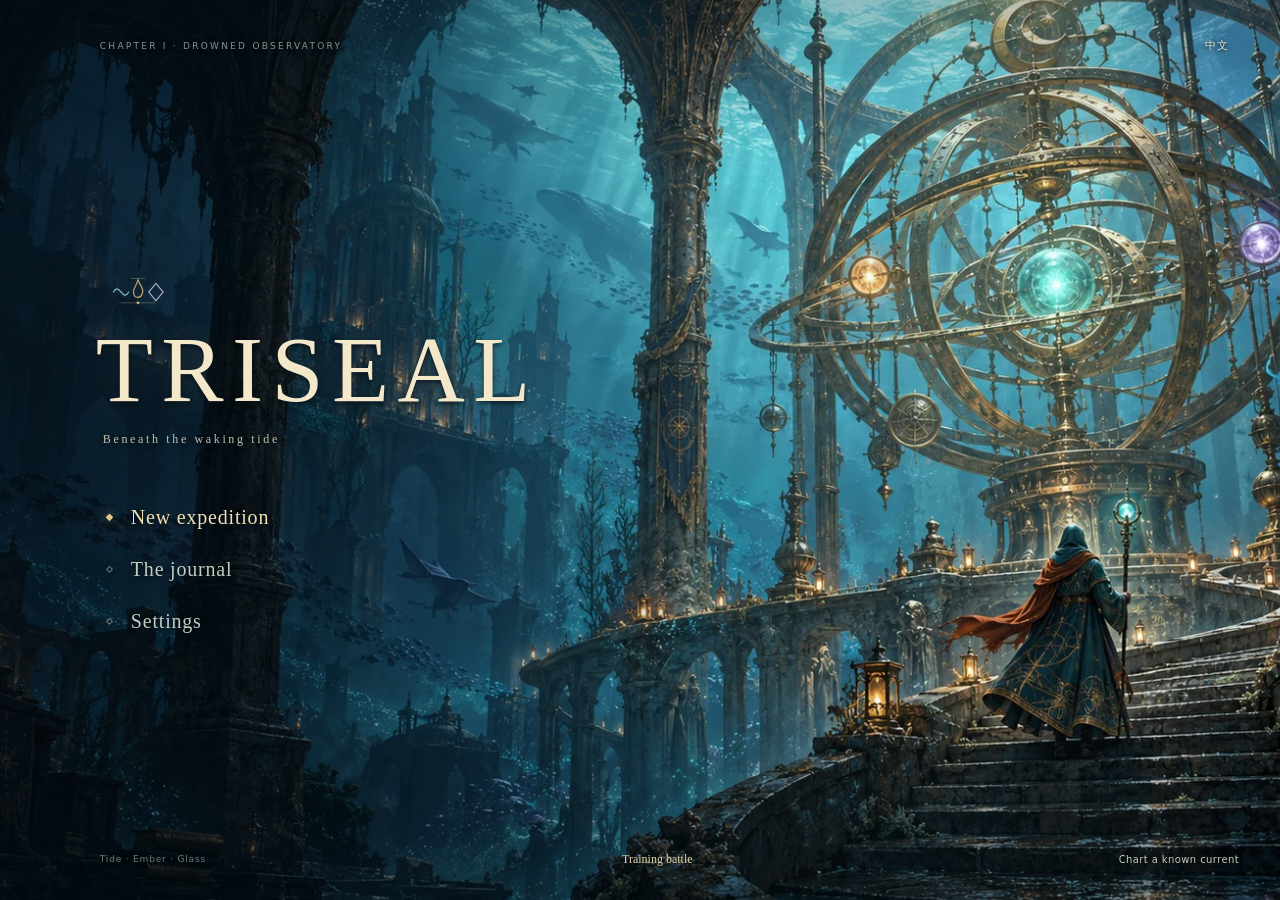
==== commit bfc356ae: "Improve combat readability and add a guided first battle" ====
--- a/index.html
+++ b/index.html
@@ -12,8 +12,9 @@
     <link rel="stylesheet" href="./card-art.css" />
     <link rel="stylesheet" href="./portrait-art.css" />
     <link rel="stylesheet" href="./title-screen.css" />
+    <link rel="stylesheet" href="./battle-ui.css" />
     <link rel="preload" as="image" href="./assets/scenes/title-observatory.webp" />
-    <script type="module" src="./src/main.js?v=title-scene-1"></script>
+    <script type="module" src="./src/main.js?v=clear-battle-1"></script>
   </head>
   <body>
     <div id="app" aria-live="off">
--- a/battle-ui.css
+++ b/battle-ui.css
@@ -0,0 +1,318 @@
+/* Battle readability: a quiet field, legible resources, and a hand below the rail. */
+.landscape-battle {
+  --card-width: 144px;
+  --card-height: 206px;
+  --hand-hidden: 104px;
+  --hand-reveal: calc(var(--hand-hidden) + 22px);
+  --battle-ink: #eef1de;
+  --battle-muted: #c0d0c5;
+  -webkit-tap-highlight-color: transparent;
+}
+.landscape-battle::after {
+  background: none;
+}
+body.battle-mode .topbar { height: 48px; }
+body.battle-mode .brand-button strong { font-size: 11px; }
+body.battle-mode .quiet-control { font-size: 12px; }
+.battle-location { top: 64px; }
+.battle-location small { color: #bed2c9; font-size: 11px; letter-spacing: .1em; }
+.battle-location h1 { margin-top: 5px; font-size: clamp(20px, 2.1vw, 28px); }
+.battle-turn { top: 65px; gap: 6px; }
+.battle-turn strong { font-size: 18px; }
+.battle-turn > span { color: #f2cfaa; font-size: 12px; line-height: 1.3; }
+.battle-turn > span.danger { color: #ffd1b6; }
+
+/* Labels sit beside their values; each resource opens its explanation. */
+.sigil-compass { top: 36px; width: 244px; padding: 8px 12px 6px; }
+.sigil-orbit { gap: 18px; align-items: start; padding-bottom: 19px; }
+.sigil-orbit::before { opacity: .5; }
+.sigil-orbit::after { display: none; }
+.sigil-node { position: relative; width: 34px; height: 34px; font-size: 21px; color: #acbab7; background: #102930c7; border-color: #bad2c056; }
+.sigil-node:nth-child(2) { margin-top: 0; }
+.sigil-node .sigil-label { position: absolute; left: 50%; bottom: -17px; transform: translateX(-50%); font: 500 11px/1.2 system-ui, sans-serif; white-space: nowrap; color: #c3d1c7; }
+.sigil-node.filled .sigil-label { color: var(--sigil-color); }
+.compass-caption { margin-top: 6px; font-size: 12px; line-height: 1.25; letter-spacing: 0; color: #e0e8d6; }
+.compass-caption i { font-size: 12px; }
+.compass-reaction { display: block; min-height: 14px; margin-top: 3px; color: #c5d4bf; font-size: 11px; line-height: 1.2; }
+.sigil-compass:focus-visible, .resource-info:focus-visible { outline: 2px solid #e0e8b2; outline-offset: 4px; }
+.energy-orb { left: max(4.7%, calc(env(safe-area-inset-left) + 16px)); bottom: max(41px, calc(env(safe-area-inset-bottom) + 25px)); width: 83px; height: 83px; padding: 4px; color: #e3eed7; cursor: pointer; }
+.energy-orb strong { font-size: 33px; line-height: 1; }
+.energy-orb strong small { font-size: 15px; }
+.energy-orb > span { margin-top: 3px; color: #e1ecd9; font-size: 12px; letter-spacing: 0; }
+.energy-orb .resource-hint { margin-top: 3px; color: #c9d6be; font-size: 10px; line-height: 1.1; white-space: nowrap; }
+.energy-orb::before { border-color: #afcea337; }
+
+/* The fighters now keep most of the height previously occupied by the hand. */
+.landscape-battle .arena.combat-stage { inset: 135px 7% 135px; }
+.landscape-battle .hero-slot { left: 2%; width: 25%; }
+.landscape-battle .hero-figure { width: clamp(175px, 21vw, 285px); height: clamp(180px, 33dvh, 305px); }
+.landscape-battle .hero-caption { font-size: 16px; line-height: 1.25; color: var(--battle-ink); }
+.landscape-battle .hero-health { width: 148px; max-width: 100%; height: 6px; margin-top: 8px; background: #03141dcf; }
+.landscape-battle .hero-stats { display: flex; align-items: start; justify-content: center; gap: 14px; width: max-content; max-width: 115%; min-height: 35px; margin-top: 6px; padding: 0 4px; border: 0; border-radius: 0; background: none; color: #ffe0c4; font-size: 13px; line-height: 1.15; cursor: pointer; }
+.landscape-battle .hero-health-value { white-space: nowrap; }
+.landscape-battle .hero-stats > span { display: grid; justify-items: center; gap: 2px; }
+.landscape-battle .hero-stats small { display: block; font-size: 11px; color: #d0d7c7; }
+.landscape-battle .hero-stats b { font-size: 13px; font-weight: 600; }
+.landscape-battle .hero-stats b small { display: inline; }
+.landscape-battle .hero-guard { color: #bceee0; font-size: 12px; }
+.landscape-battle .combat-stage .foe-row { left: 46%; right: -1%; gap: clamp(16px, 3.5vw, 62px); }
+.landscape-battle .combat-stage .foe-card { flex-basis: 205px; width: 205px; padding-top: 38px; }
+.landscape-battle .combat-stage .foe-card:nth-child(even) { margin-bottom: 0; }
+.landscape-battle .combat-stage .foe-art { height: clamp(175px, 30dvh, 268px); flex-basis: clamp(175px, 30dvh, 268px); }
+.landscape-battle .combat-stage .foe-name-row strong { font-size: 16px; line-height: 1.25; color: var(--battle-ink); }
+.landscape-battle .combat-stage .foe-health { width: 84%; max-width: 150px; height: 6px; flex-basis: 6px; margin-top: 8px; background: #041820d9; }
+.landscape-battle .combat-stage .foe-stats { width: 84%; max-width: 150px; font-size: 13px; line-height: 1.3; color: #f8dbc0; }
+.landscape-battle .combat-stage .foe-stats small { font-size: 11px; color: #d0d8c8; }
+.landscape-battle .combat-stage .intent { top: 0; min-height: 31px; padding: 5px 11px; gap: 6px; border: 1px solid #e4c59d28; border-radius: 18px; font-size: 13px; line-height: 1.2; background: #132730e6; color: #ffd7b9; box-shadow: 0 3px 12px #00101b2b; }
+.landscape-battle .combat-stage .intent > span { font-size: 17px; }
+.landscape-battle .combat-stage .intent-brace { color: #c2f3e4; }
+.landscape-battle .combat-stage .intent-charge { color: #e2d5ff; }
+.landscape-battle .combat-stage .foe-card.foe-boss { flex-basis: 290px; width: 290px; }
+.landscape-battle .combat-stage .foe-boss .foe-art { height: clamp(205px, 35dvh, 315px); flex-basis: clamp(205px, 35dvh, 315px); }
+.landscape-battle .combat-stage .target-label { bottom: -24px; font-size: 11px; padding: 5px 8px; }
+.landscape-battle .combat-banner { top: 8%; left: 42%; }
+.landscape-battle .combat-banner strong { font-size: 18px; }
+.landscape-battle .combat-banner small { font-size: 12px; }
+
+/* The tall transparent scroll area leaves room above every raised card. */
+.landscape-battle .hand-zone { z-index: 12; bottom: calc(-1 * var(--hand-hidden)); width: min(70%, 1060px); height: calc(var(--card-height) + 148px); pointer-events: none; }
+.landscape-battle .hand-zone .hand-cards { height: 100%; min-height: 0; padding: 140px 18px 8px; align-items: flex-end; justify-content: center; overflow: visible; pointer-events: none; }
+.landscape-battle .hand-zone .hand-cards .hand-card,
+.landscape-battle .hand-zone .hand-cards .hand-card:hover {
+  z-index: calc(10 + var(--card-order));
+  width: var(--card-width);
+  height: var(--card-height);
+  flex: 0 0 var(--card-width);
+  padding: 0 0 8px;
+  border: 1px solid #d5dec4c7;
+  border-radius: 9px;
+  opacity: 1;
+  transform: translateY(calc(var(--hand-lift, 0px) * .55)) rotate(calc(var(--hand-angle, 0deg) * .6));
+  transform-origin: 50% 100%;
+  box-shadow: 0 3px 12px #04101d99;
+  transition: transform .3s cubic-bezier(.2, .78, .25, 1.15), box-shadow .25s, border-color .2s, filter .2s;
+  touch-action: none;
+  pointer-events: auto;
+}
+.landscape-battle .hand-zone .hand-card + .hand-card { margin-left: -19px; }
+.landscape-battle .hand-many:not(.hand-overflow) .hand-card + .hand-card { margin-left: -34px; }
+.landscape-battle .hand-zone .hand-cards .hand-card.unavailable { opacity: .8; filter: saturate(.5); }
+.landscape-battle .hand-zone .hand-cards .hand-card.card-launching { opacity: .16; }
+.landscape-battle .hand-zone .hand-cards .hand-card:is(.selected, .inspected, .hand-peek, :focus-visible) {
+  z-index: 70;
+  transform: translateY(calc(-1 * var(--hand-reveal))) rotate(0deg) scale(1.06);
+  border-color: #f2edc2;
+  box-shadow: 0 17px 31px #03121bc2, 0 0 0 2px #e0e9bf98, 0 0 21px #b8deae2b;
+  opacity: 1;
+}
+.landscape-battle .hand-zone.hand-browsing .hand-card { transition-duration: .18s; }
+/* Keep the body-level flight and discard clones visually identical to the hand. */
+.battle-mode .hand-card.illustrated-card { padding: 0 0 8px; border-radius: 9px; }
+.battle-mode .hand-card.illustrated-card .card-topline { z-index: 5; inset: 5px 5px auto; }
+.battle-mode .hand-card.illustrated-card .card-cost,
+.battle-mode .hand-card.illustrated-card .sigil-chip { width: 25px; height: 25px; font-size: 16px; }
+.battle-mode .hand-card.illustrated-card .card-title { order: -1; display: flex; align-items: center; justify-content: center; flex: 0 0 40px; min-height: 40px; max-height: 40px; margin: 0; padding: 3px 33px; text-align: center; color: #21352e; font-size: 12px; line-height: 1.12; background: #e9e9d3; }
+.battle-mode .hand-card.illustrated-card .card-illustration { flex: 0 0 67px; height: 67px; margin: 0 0 7px; }
+.battle-mode .hand-card.illustrated-card .card-description { min-height: 0; margin: 0 9px; font-size: 12px; line-height: 1.3; color: #213b35; }
+.battle-mode .hand-card.illustrated-card .card-bottomline { margin: auto 9px 0; padding-top: 5px; }
+.battle-mode .hand-card.illustrated-card .card-sigil-name { font-size: 11px; letter-spacing: 0; }
+.battle-mode .hand-card.illustrated-card .card-cost-label { display: none; }
+.battle-mode .hand-card.illustrated-card .prism-card-bonus { bottom: 4px; right: 5px; font-size: 11px; }
+.landscape-battle .hand-zone .hand-footer { left: -2%; right: -2%; bottom: calc(var(--hand-hidden) + 4px); font-size: 11px; line-height: 1.3; color: #e1e9d8; text-shadow: 0 1px 4px #02111b, 0 1px 8px #02111b; }
+.landscape-battle .hand-zone .hand-footer > span { display: inline-block; max-width: 100%; padding: 4px 10px; border-radius: 12px; background: #071d27e3; }
+.landscape-battle .hand-zone .empty-hand { align-self: end; margin-bottom: calc(var(--hand-hidden) + 28px); color: #d1e1d1; font-size: 13px; }
+.landscape-battle .hand-overflow .hand-cards { overflow-x: auto; overflow-y: hidden; justify-content: flex-start; padding-left: 18px; padding-right: 18px; scroll-padding-inline: 18px; scrollbar-width: none; overscroll-behavior-x: contain; }
+.landscape-battle .hand-overflow .hand-cards::-webkit-scrollbar { display: none; }
+.landscape-battle .hand-overflow .hand-card + .hand-card { margin-left: 5px; }
+.landscape-battle .hand-overflow .hand-cards .hand-card,
+.landscape-battle .hand-overflow .hand-cards .hand-card:hover { --hand-angle: 0deg; --hand-lift: 0px; touch-action: pan-x; }
+
+/* The card itself is the preview; only a concise action hint remains above it. */
+.landscape-battle .card-readout { display: none; }
+.pile-button { z-index: 13; min-width: 74px; min-height: 44px; bottom: max(7px, env(safe-area-inset-bottom)); grid-template-columns: 21px auto; gap: 0 5px; padding: 4px; }
+.draw-pile { left: max(4.9%, calc(env(safe-area-inset-left) + 16px)); }
+.discard-pile { right: max(4.8%, calc(env(safe-area-inset-right) + 12px)); }
+.pile-button .pile-symbol { font-size: 29px; }
+.pile-button b { font-size: 19px; }
+.pile-button small { font-size: 11px; }
+.battle-actions { z-index: 13; right: max(3.8%, calc(env(safe-area-inset-right) + 12px)); bottom: max(59px, calc(env(safe-area-inset-bottom) + 44px)); width: 135px; gap: 4px; }
+.battle-actions .end-turn { width: 132px; height: 54px; font-size: 14px; }
+.battle-actions .reweave-button { min-height: 36px; font-size: 11px; }
+.battle-actions .reweave-button > span { font-size: 19px; }
+.battle-journal { top: auto; bottom: 155px; left: max(25px, calc(env(safe-area-inset-left) + 10px)); width: 44px; max-width: none; font-size: 0; opacity: .8; }
+.battle-journal > span { font-size: 24px; }
+
+/* A guide in the empty middle of the field, keeping each live target reachable. */
+.tutorial-coach { position: absolute; z-index: 9; top: 30%; left: 32%; width: min(28%, 330px); padding: 16px 18px 14px; border: 0; border-left: 2px solid #c8cf9366; border-radius: 0 14px 14px 0; background: linear-gradient(100deg, #102934ed, #102934d1 80%, #10293485); color: #e7ecd7; box-shadow: 0 9px 25px #03121c24; }
+.tutorial-kicker { display: flex; justify-content: space-between; gap: 8px; color: #d4c696; font-size: 11px; line-height: 1.3; letter-spacing: .06em; }
+.tutorial-kicker > span:last-child { color: #bbcfbd; white-space: nowrap; letter-spacing: 0; }
+.tutorial-coach h2 { margin: 7px 0 8px; color: #f3ebce; font: 500 20px/1.15 Georgia, "Songti SC", serif; }
+.tutorial-coach p { margin: 0; font-size: 13px; line-height: 1.5; color: #d5e0d2; }
+.tutorial-actions { display: flex; align-items: center; flex-wrap: wrap; gap: 4px 10px; margin-top: 12px; }
+.tutorial-actions button { min-height: 38px; padding: 7px 12px; border: 1px solid #d2d8a36b; border-radius: 5px; background: #b5c79714; color: #e9eccd; font-size: 12px; line-height: 1.2; cursor: pointer; }
+.tutorial-actions .button-quiet, .tutorial-actions [data-action="tutorial-exit"] { border-color: transparent; padding-left: 0; padding-right: 0; background: none; color: #c3d1c4; }
+.tutorial-progress { margin-top: 9px; color: #b1c6b9; font-size: 11px; line-height: 1.2; }
+.tutorial-progress:has(i) { display: flex; gap: 5px; }
+.tutorial-progress i { width: 16px; height: 3px; border-radius: 2px; background: #7495865c; }
+.tutorial-progress i.complete, .tutorial-progress i.is-complete, .tutorial-progress i.active, .tutorial-progress i.is-active { background: #d8d9a2; }
+.tutorial-progress:empty, .tutorial-actions:empty { display: none; }
+.tutorial-highlight, .tutorial-focus { outline: 2px solid #e7d998; outline-offset: 4px; }
+.landscape-battle .hand-zone .hand-cards .hand-card:is(.tutorial-highlight, .tutorial-focus) { border-color: #f5e9ae; box-shadow: 0 0 0 2px #e0d49ba8, 0 0 18px #e2d89b4a; }
+.landscape-battle .combat-stage .intent:is(.tutorial-highlight, .tutorial-focus) { outline-offset: 3px; box-shadow: 0 0 21px #e2d89b25; }
+.tutorial-muted { filter: saturate(.55); }
+.tutorial-battle .battle-journal { display: none; }
+.tutorial-battle.combat-resolving .tutorial-coach { visibility: hidden; }
+.tutorial-battle .combat-banner { top: 0; left: 50%; }
+.tutorial-battle .combat-stage .foe-row { left: 64%; }
+.title-tutorial-link { min-height: 44px; padding: 5px 0; border: 0; background: none; color: #e0d5ab; font: 12px/1.3 Georgia, "Songti SC", serif; text-align: left; cursor: pointer; }
+.title-tutorial-link:hover, .title-tutorial-link:focus-visible { color: #fff2c8; }
+.resource-guide { display: grid; grid-template-columns: repeat(2, minmax(0, 1fr)); gap: 15px 24px; margin-top: 22px; }
+.resource-guide > article { display: grid; grid-template-columns: 34px minmax(0, 1fr); align-items: start; gap: 10px; padding: 0 0 15px; border-bottom: 1px solid #91b4a025; }
+.resource-guide-icon { display: grid; place-items: center; min-height: 32px; color: #d5d9ab; font-size: 25px; }
+.resource-guide h3 { margin: 0 0 5px; color: #e2e9d4; font: 500 16px/1.25 Georgia, "Songti SC", serif; }
+.resource-guide p { margin: 0; color: #c2d0c4; font-size: 13px; line-height: 1.5; }
+
+@media (hover: hover) {
+  .landscape-battle .hand-zone .hand-cards .hand-card:hover {
+    z-index: 70;
+    transform: translateY(calc(-1 * var(--hand-reveal))) rotate(0deg) scale(1.06);
+    border-color: #f2edc2;
+    box-shadow: 0 17px 31px #03121bc2, 0 0 0 2px #e0e9bf98;
+    opacity: 1;
+  }
+  .energy-orb:hover { filter: brightness(1.13); }
+}
+
+@media (max-height: 600px) and (orientation: landscape) {
+  .landscape-battle { --card-width: 120px; --card-height: 176px; --hand-hidden: 94px; --hand-reveal: 110px; }
+  body.battle-mode .topbar { height: 39px; }
+  body.battle-mode .brand-button strong { font-size: 10px; letter-spacing: .18em; }
+  body.battle-mode .quiet-control { min-height: 40px; min-width: 40px; font-size: 12px; }
+  body.battle-mode .sound-control { font-size: 20px; }
+  .battle-location { top: 43px; left: max(23px, calc(env(safe-area-inset-left) + 13px)); }
+  .battle-location small { font-size: 10px; }
+  .battle-location h1 { max-width: 210px; margin-top: 3px; font-size: 18px; }
+  .battle-turn { top: 43px; right: max(23px, calc(env(safe-area-inset-right) + 13px)); gap: 3px; }
+  .battle-turn strong { font-size: 14px; }
+  .battle-turn > span { font-size: 11px; }
+  .sigil-compass { top: 19px; min-height: 85px; width: 196px; padding: 5px 8px; }
+  .sigil-orbit { gap: 18px; padding-bottom: 16px; }
+  .sigil-node { width: 29px; height: 29px; font-size: 19px; }
+  .sigil-node .sigil-label { bottom: -15px; font-size: 10px; }
+  .sigil-orbit::before { width: 139px; height: 35px; }
+  .compass-caption { margin-top: 4px; font-size: 11px; }
+  .compass-caption i { font-size: 11px; }
+  .compass-reaction { margin-top: 2px; min-height: 12px; font-size: 10px; }
+  .landscape-battle .arena.combat-stage { inset: 103px 7% 99px; }
+  .landscape-battle .hero-slot { left: 2%; width: 27%; }
+  .landscape-battle .hero-figure { height: clamp(140px, 38dvh, 190px); width: clamp(154px, 20vw, 224px); max-width: 120%; }
+  .landscape-battle .hero-caption { font-size: 12px; }
+  .landscape-battle .hero-health { width: 118px; height: 5px; margin-top: 5px; }
+  .landscape-battle .hero-stats { min-height: 32px; margin-top: 4px; gap: 12px; font-size: 12px; }
+  .landscape-battle .hero-stats small { font-size: 10px; }
+  .landscape-battle .hero-stats b { font-size: 12px; }
+  .landscape-battle .hero-guard { font-size: 11px; }
+  .landscape-battle .combat-stage .foe-row { left: 48%; right: -1%; gap: 14px; }
+  .landscape-battle .combat-stage .foe-card { flex-basis: 163px; width: 163px; padding-top: 32px; }
+  .landscape-battle .combat-stage .foe-art { height: clamp(124px, 35dvh, 178px); flex-basis: clamp(124px, 35dvh, 178px); }
+  .landscape-battle .combat-stage .foe-name-row strong { font-size: 12px; }
+  .landscape-battle .combat-stage .foe-health { height: 5px; flex-basis: 5px; max-width: 117px; margin-top: 5px; margin-bottom: 4px; }
+  .landscape-battle .combat-stage .foe-stats { max-width: 117px; font-size: 12px; }
+  .landscape-battle .combat-stage .foe-stats small { font-size: 10px; }
+  .landscape-battle .combat-stage .intent { min-height: 27px; padding: 4px 8px; font-size: 12px; }
+  .landscape-battle .combat-stage .intent > span { font-size: 15px; }
+  .landscape-battle .combat-stage .foe-card.foe-boss { flex-basis: 212px; width: 212px; }
+  .landscape-battle .combat-stage .foe-boss .foe-art { height: clamp(141px, 39dvh, 194px); flex-basis: clamp(141px, 39dvh, 194px); }
+  .landscape-battle .combat-stage .target-label { bottom: -24px; font-size: 10px; padding: 4px 6px; }
+  .landscape-battle .combat-banner { top: 8%; left: 43%; max-width: 46%; }
+  .landscape-battle .combat-banner strong { font-size: 15px; }
+  .landscape-battle .combat-banner small { font-size: 11px; }
+  .energy-orb { left: max(4.1%, calc(env(safe-area-inset-left) + 11px)); bottom: max(42px, calc(env(safe-area-inset-bottom) + 28px)); width: 66px; height: 66px; }
+  .energy-orb strong { font-size: 26px; }
+  .energy-orb strong small { font-size: 12px; }
+  .energy-orb > span { margin-top: 1px; font-size: 11px; }
+  .energy-orb .resource-hint { margin-top: 2px; font-size: 10px; }
+  .landscape-battle .hand-zone { width: 71%; }
+  .landscape-battle .hand-zone .hand-card + .hand-card { margin-left: -22px; }
+  .landscape-battle .hand-many:not(.hand-overflow) .hand-card + .hand-card { margin-left: -43px; }
+  .landscape-battle .hand-overflow .hand-card + .hand-card { margin-left: 5px; }
+  .battle-mode .hand-card.illustrated-card .card-topline { inset: 5px 5px auto; }
+  .battle-mode .hand-card.illustrated-card .card-cost,
+  .battle-mode .hand-card.illustrated-card .sigil-chip { width: 22px; height: 22px; font-size: 15px; }
+  .battle-mode .hand-card.illustrated-card .card-title { flex-basis: 39px; min-height: 39px; max-height: 39px; padding: 3px 28px; font-size: 11px; }
+  .battle-mode .hand-card.illustrated-card .card-illustration { height: 51px; flex-basis: 51px; margin-bottom: 5px; }
+  .battle-mode .hand-card.illustrated-card .card-description { margin: 0 8px; font-size: 11px; line-height: 1.25; }
+  .battle-mode .hand-card.illustrated-card .card-bottomline { margin-left: 8px; margin-right: 8px; padding-top: 3px; }
+  .battle-mode .hand-card.illustrated-card .card-sigil-name { font-size: 10px; }
+  .landscape-battle .hand-zone .hand-footer { font-size: 10px; bottom: calc(var(--hand-hidden) + 2px); }
+  .landscape-battle .hand-zone .hand-footer > span { padding: 3px 8px; }
+  .pile-button { bottom: max(3px, env(safe-area-inset-bottom)); min-height: 40px; min-width: 68px; }
+  .draw-pile { left: max(4%, calc(env(safe-area-inset-left) + 9px)); }
+  .discard-pile { right: max(3.4%, calc(env(safe-area-inset-right) + 9px)); }
+  .pile-button .pile-symbol { font-size: 24px; }
+  .pile-button b { font-size: 17px; }
+  .pile-button small { font-size: 10px; }
+  .battle-actions { right: max(2.8%, calc(env(safe-area-inset-right) + 9px)); bottom: max(47px, calc(env(safe-area-inset-bottom) + 30px)); width: 110px; gap: 1px; }
+  .battle-actions .end-turn { width: 108px; height: 46px; font-size: 12px; padding: 7px 9px; }
+  .battle-actions .end-turn i { font-size: 17px; }
+  .battle-actions .reweave-button { min-height: 31px; font-size: 10px; padding: 3px 2px; }
+  .battle-journal { bottom: 116px; left: max(12px, env(safe-area-inset-left)); }
+  .tutorial-coach { top: 109px; left: 31%; width: 32%; padding: 10px 11px; }
+  .tutorial-kicker { font-size: 10px; }
+  .tutorial-coach h2 { margin: 5px 0 6px; font-size: 16px; }
+  .tutorial-coach p { font-size: 12px; line-height: 1.4; }
+  .tutorial-actions { margin-top: 8px; gap: 2px 8px; }
+  .tutorial-actions button { min-height: 33px; padding: 5px 8px; font-size: 11px; }
+  .tutorial-progress { margin-top: 6px; font-size: 10px; }
+  .tutorial-battle .combat-stage .foe-row { left: 63%; }
+  .tutorial-battle .combat-banner { top: 0; left: 50%; }
+  .title-tutorial-link { font-size: 11px; }
+  .resource-guide { gap: 12px 20px; margin-top: 15px; }
+  .resource-guide > article { grid-template-columns: 28px minmax(0, 1fr); gap: 8px; padding-bottom: 12px; }
+  .resource-guide h3 { font-size: 14px; }
+  .resource-guide p { font-size: 12px; line-height: 1.4; }
+}
+
+@media (max-width: 720px) and (orientation: landscape) {
+  .landscape-battle { --card-width: 113px; --card-height: 176px; }
+  .battle-location h1 { max-width: 170px; font-size: 16px; }
+  .sigil-compass { width: 176px; }
+  .sigil-orbit { gap: 15px; }
+  .landscape-battle .hero-slot { left: 2%; width: 28%; }
+  .landscape-battle .hero-figure { width: 152px; }
+  .landscape-battle .combat-stage .foe-row { left: 46%; gap: 6px; }
+  .landscape-battle .combat-stage .foe-card { width: 139px; flex-basis: 139px; }
+  .landscape-battle .hand-zone { width: 69%; }
+  .landscape-battle .hand-zone .hand-card + .hand-card { margin-left: -34px; }
+  .landscape-battle .hand-many:not(.hand-overflow) .hand-card + .hand-card { margin-left: -61px; }
+  .landscape-battle .hand-overflow .hand-card + .hand-card { margin-left: 5px; }
+  .battle-mode .hand-card.illustrated-card .card-title { padding-left: 26px; padding-right: 26px; }
+  .battle-actions { right: max(13px, env(safe-area-inset-right)); width: 99px; }
+  .battle-actions .end-turn { width: 98px; font-size: 12px; gap: 4px; }
+  .energy-orb { left: max(19px, env(safe-area-inset-left)); width: 61px; height: 61px; }
+  .draw-pile { left: max(17px, env(safe-area-inset-left)); }
+  .discard-pile { right: max(20px, env(safe-area-inset-right)); }
+  .tutorial-coach { left: 31%; width: 32%; padding-left: 9px; padding-right: 9px; }
+  .tutorial-coach h2 { font-size: 15px; }
+  .tutorial-coach p { font-size: 11px; line-height: 1.38; }
+  .tutorial-battle .combat-stage .foe-row { left: 64%; }
+}
+
+@media (max-height: 350px) and (orientation: landscape) {
+  .landscape-battle .arena.combat-stage { bottom: 90px; }
+  .landscape-battle .hero-figure { height: 119px; }
+  .landscape-battle .combat-stage .foe-art { height: 111px; flex-basis: 111px; }
+  .landscape-battle .combat-stage .foe-boss .foe-art { height: 130px; flex-basis: 130px; }
+  .tutorial-coach { top: 96px; }
+  .tutorial-kicker { letter-spacing: 0; }
+  .tutorial-coach h2 { margin-top: 3px; margin-bottom: 4px; font-size: 14px; }
+  .tutorial-coach p { font-size: 11px; line-height: 1.25; }
+  .tutorial-actions { margin-top: 5px; }
+  .tutorial-actions button { min-height: 29px; }
+  .tutorial-progress { margin-top: 4px; }
+}
+
+@media (prefers-reduced-motion: reduce) {
+  .landscape-battle .hand-zone .hand-cards .hand-card { transition-duration: .01ms; }
+}
+.reduce-motion .landscape-battle .hand-zone .hand-cards .hand-card { transition-duration: .01ms; }
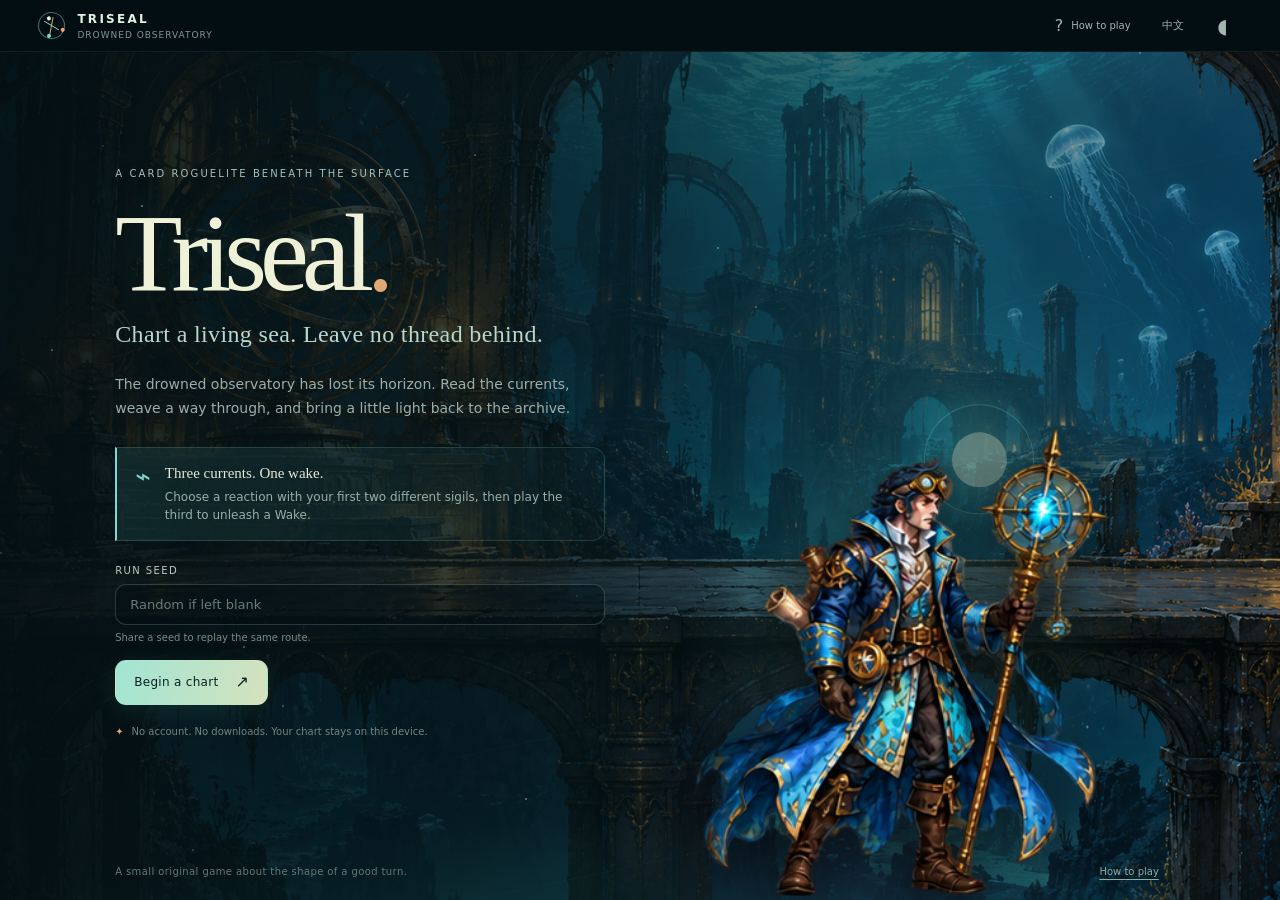
==== commit f5d4693f: "Preserve local illustrated combat and route map prototype" ====
--- a/index.html
+++ b/index.html
@@ -7,14 +7,8 @@
     <meta name="description" content="Triseal is a compact card roguelite about braiding three currents into one decisive wake." />
     <title>Triseal — Chart the drowned archive</title>
     <link rel="stylesheet" href="./styles.css" />
-    <link rel="stylesheet" href="./combat.css" />
-    <link rel="stylesheet" href="./landscape.css" />
-    <link rel="stylesheet" href="./card-art.css" />
-    <link rel="stylesheet" href="./portrait-art.css" />
-    <link rel="stylesheet" href="./title-screen.css" />
-    <link rel="stylesheet" href="./battle-ui.css" />
-    <link rel="preload" as="image" href="./assets/scenes/title-observatory.webp" />
-    <script type="module" src="./src/main.js?v=clear-battle-1"></script>
+    <link rel="stylesheet" href="./scenes.css" />
+    <script type="module" src="./src/main.js"></script>
   </head>
   <body>
     <div id="app" aria-live="off">
--- a/scenes.css
+++ b/scenes.css
@@ -0,0 +1,277 @@
+/* Illustrated scene layer. Loaded after styles.css. */
+.topbar { height: 52px; padding-inline: clamp(14px, 3vw, 42px); background: rgba(4, 14, 18, .88); }
+.brand-mark { width: 27px; height: 27px; }
+.brand-mark::before, .brand-mark::after { top: 12px; }
+.brand-mark i { top: 3px; left: 11px; }
+.brand-mark b { top: 19px; left: 4px; }
+.brand-mark em { top: 19px; left: 19px; }
+.quiet-control { min-height: 32px; }
+
+.illustrated-battle { height: calc(100dvh - 52px); min-height: 600px; max-width: none; display: grid; grid-template-rows: 43px minmax(270px, 1fr) auto; padding: 8px clamp(12px, 2.3vw, 34px) 10px; overflow: hidden; background: #07161c; }
+.scene-heading { height: 43px; margin: 0; position: relative; z-index: 3; }
+.scene-heading h1 { margin-top: 1px; font-size: clamp(20px, 2.2vw, 28px); }
+.scene-heading .section-eyebrow { font-size: 7px; }
+.scene-tools { display: flex; align-items: center; gap: 7px; }
+.turn-pill { padding: 6px 10px; }
+.map-button { min-height: 31px; padding: 5px 10px; border: 1px solid rgba(204, 226, 216, .14); border-radius: 999px; color: #b7c9c0; background: rgba(7, 24, 29, .74); cursor: pointer; font-size: 11px; letter-spacing: .04em; text-transform: uppercase; }
+.map-button:hover { border-color: rgba(196, 231, 214, .38); color: #f0eed8; }
+
+.illustrated-battle .arena { height: 100%; min-height: 270px; display: block; border-radius: 17px; overflow: hidden; background: #10282e url("./assets/art/battle-background.png") center 49% / cover no-repeat; box-shadow: inset 0 -70px 80px rgba(3, 13, 17, .68), inset 0 0 0 1px rgba(222, 210, 162, .08), 0 13px 34px rgba(0, 0, 0, .3); }
+.illustrated-battle .arena::before { content: ""; position: absolute; inset: 0; opacity: 1; background: linear-gradient(90deg, rgba(3, 16, 20, .32), transparent 28%, transparent 72%, rgba(2, 11, 16, .3)), linear-gradient(180deg, rgba(10, 28, 35, .04) 55%, rgba(3, 13, 18, .68)); }
+.illustrated-battle .arena::after { content: ""; position: absolute; inset: 0; pointer-events: none; background: radial-gradient(ellipse at 50% 105%, rgba(97, 179, 156, .17), transparent 43%), linear-gradient(180deg, rgba(185, 220, 204, .03), transparent 45%); mix-blend-mode: screen; }
+.illustrated-battle .arena-boss { box-shadow: inset 0 -70px 80px rgba(16, 10, 18, .72), inset 0 0 70px rgba(127, 55, 68, .18), 0 13px 34px rgba(0, 0, 0, .3); }
+.scene-backdrop { position: absolute; inset: 0; overflow: hidden; pointer-events: none; }
+.scene-backdrop i, .scene-backdrop b, .scene-backdrop em { position: absolute; border: 1px solid rgba(179, 210, 185, .16); border-radius: 50%; }
+.scene-backdrop i { width: 23%; aspect-ratio: 1; right: 5%; top: -34%; box-shadow: 0 0 35px rgba(118, 195, 176, .08); }
+.scene-backdrop b { width: 11%; aspect-ratio: 1; right: 11%; top: -4%; }
+.scene-backdrop em { width: 38%; height: 15%; left: 31%; bottom: 4%; border-color: rgba(199, 174, 116, .12); transform: rotate(-2deg); }
+.combat-stage { min-height: 0; position: absolute; z-index: 2; inset: 22px 3% 12px; display: grid; grid-template-columns: minmax(210px, 29%) 7% minmax(390px, 1fr); grid-template-rows: minmax(0, 1fr); align-items: stretch; }
+.combat-stage > .hero-actor { grid-column: 1; }
+.combat-stage > .battle-divider { grid-column: 2; }
+.combat-stage > .foe-row { grid-column: 3; }
+.mobile-route-links { display: none; }
+.arena-floor { z-index: 1; left: 5%; right: 4%; bottom: 3%; height: 18%; border-bottom-color: rgba(178, 201, 171, .22); background: radial-gradient(ellipse, rgba(106, 184, 156, .15), transparent 68%); }
+.actor-sprite { display: block; aspect-ratio: 1; background-color: transparent; background-image: url("./assets/art/characters.png"); background-repeat: no-repeat; background-size: 400% 200%; background-position: var(--sprite-x) var(--sprite-y); filter: drop-shadow(0 12px 10px rgba(0,0,0,.48)); transform-origin: 50% 92%; }
+.hero-actor { min-width: 0; min-height: 0; position: relative; align-self: stretch; overflow: visible; }
+.hero-actor .actor-sprite { width: auto; height: calc(100% - 42px); max-height: 330px; position: absolute; left: 50%; bottom: 38px; transform: translateX(-50%); animation: actor-breathe-contained 4s ease-in-out infinite; }
+.actor-shadow { position: absolute; z-index: -1; left: 14%; right: 14%; bottom: 7px; height: 18px; border-radius: 50%; background: rgba(0, 7, 10, .55); filter: blur(7px); }
+.actor-vitals { width: min(184px, 94%); position: absolute; z-index: 4; left: 50%; bottom: 1px; transform: translateX(-50%); display: grid; gap: 3px; padding: 7px 9px 6px; border: 1px solid rgba(229, 222, 184, .18); border-radius: 9px; background: linear-gradient(180deg, rgba(6, 17, 20, .8), rgba(3, 12, 16, .94)); box-shadow: 0 5px 16px rgba(0,0,0,.28); }
+.hero-name-row, .foe-name-row { display: flex; align-items: center; justify-content: space-between; gap: 5px; }
+.hero-name-row strong, .illustrated-battle .foe-name-row strong { overflow: hidden; color: #f0edd6; font: 600 13px/1.1 Georgia, "Times New Roman", "Songti SC", serif; text-overflow: ellipsis; white-space: nowrap; }
+.metric-guard { flex: 0 0 auto; padding: 2px 6px; border-radius: 99px; color: #9ce3da; background: rgba(59, 142, 139, .22); font-size: 10px; }
+.hero-health, .illustrated-battle .foe-health { height: 7px; margin: 0; overflow: hidden; border: 1px solid rgba(242, 213, 188, .16); border-radius: 99px; background: rgba(20, 5, 8, .76); }
+.hero-health i, .illustrated-battle .foe-health i { display: block; height: 100%; background: linear-gradient(90deg, #973c43, #d45d5c 60%, #e28b68); box-shadow: 0 0 8px rgba(222, 84, 78, .35); transition: width .32s ease; }
+.hero-hp, .illustrated-battle .foe-stats { color: #d9d7c6; font-size: 11px; line-height: 1; }
+.hero-hp small, .illustrated-battle .foe-stats small { color: #a0aaa1; font-size: 9px; }
+.hero-intent-summary { position: absolute; z-index: 5; left: 0; top: 4%; display: grid; gap: 2px; padding: 5px 8px; border: 1px solid rgba(227, 190, 145, .22); border-radius: 8px; background: rgba(8, 21, 25, .8); }
+.hero-intent-summary small { color: #aebbb3; font-size: 9px; letter-spacing: .07em; text-transform: uppercase; }
+.hero-intent-summary strong { color: #edaf91; font-size: 12px; }
+.battle-divider { align-self: center; display: grid; place-items: center; height: 45%; opacity: .5; }
+.battle-divider::before { content: ""; width: 1px; height: 100%; background: linear-gradient(transparent, rgba(211, 205, 160, .3), transparent); }
+.battle-divider span { position: absolute; display: grid; place-items: center; width: 25px; height: 25px; border-radius: 50%; color: #d7cc9d; background: #173136; box-shadow: 0 0 18px rgba(151, 215, 192, .14); font-size: 9px; }
+.illustrated-battle .foe-row { min-height: 0; position: relative; z-index: 2; height: 100%; display: flex; align-items: stretch; justify-content: center; gap: clamp(10px, 2.2vw, 30px); padding: 0 0 1px; }
+.illustrated-battle .foe-card { width: clamp(145px, 17vw, 205px); min-height: 0; height: 100%; flex: 0 1 205px; position: relative; display: block; padding: 0 0 1px; overflow: visible; border: 0; border-radius: 12px; color: inherit; background: transparent; box-shadow: none; cursor: pointer; }
+.illustrated-battle .foe-card:hover:not(:disabled), .illustrated-battle .foe-card.foe-selected { transform: translateY(-3px); border: 0; box-shadow: none; }
+.illustrated-battle .foe-card.targetable.foe-selected::after { content: ""; position: absolute; inset: 3% 0 4px; border: 2px solid rgba(239, 211, 130, .7); border-radius: 48% 48% 13px 13px; box-shadow: 0 0 22px rgba(231, 198, 107, .23), inset 0 0 25px rgba(229, 198, 112, .08); pointer-events: none; }
+.illustrated-battle .foe-card.targetable:not(.foe-selected)::after { content: ""; position: absolute; inset: 3% 0 4px; border: 1px dashed rgba(159, 231, 208, .65); border-radius: 48% 48% 13px 13px; animation: target-ring 1.3s ease-in-out infinite alternate; pointer-events: none; }
+.illustrated-battle .foe-card .actor-sprite { width: auto; height: calc(100% - 44px); max-height: 250px; position: absolute; left: 50%; bottom: 38px; transform: translateX(-50%); animation: enemy-hover-contained 3.4s ease-in-out infinite; }
+.illustrated-battle .foe-card:nth-child(2) .actor-sprite { animation-delay: -1.7s; }
+.illustrated-battle .foe-card.foe-boss { width: min(28vw, 270px); flex-basis: 270px; }
+.illustrated-battle .foe-card.foe-boss .actor-sprite { width: auto; max-height: 310px; }
+.intent-perch { position: absolute; z-index: 6; top: 0; left: 50%; transform: translateX(-50%); }
+.illustrated-battle .intent { margin: 0; padding: 6px 10px; border: 1px solid rgba(238, 169, 135, .32); color: #ffd0ad; background: rgba(57, 24, 25, .89); box-shadow: 0 5px 14px rgba(0,0,0,.25); font-size: 11px; font-weight: 700; }
+.illustrated-battle .intent-brace { border-color: rgba(127, 213, 198, .34); color: #b7eee3; background: rgba(17, 57, 58, .88); }
+.illustrated-battle .intent-charge { border-color: rgba(199, 166, 232, .34); color: #e3cbff; background: rgba(47, 31, 63, .9); }
+.illustrated-battle .foe-guard { padding: 2px 5px; border-radius: 99px; color: #a7e1d4; background: rgba(61, 145, 138, .2); font-size: 10px; }
+.target-label { top: 31px; right: 50%; transform: translateX(50%); z-index: 7; }
+.illustrated-battle .target-label { font-size: 9px; }
+.illustrated-battle .defeated { opacity: .3; border: 0; }
+.illustrated-battle .defeated .actor-sprite { filter: grayscale(1) opacity(.42); transform: translateX(-50%) rotate(9deg) translateY(15px); animation: none; }
+.defeated-mark { position: absolute; z-index: 5; top: 35%; font-size: 42px; }
+.impact-number, .block-number { position: absolute; z-index: 10; left: 50%; top: 24%; color: #ffbea0; font: 800 24px/1 ui-sans-serif, sans-serif; text-shadow: 0 3px 6px #351317, 0 0 16px rgba(255, 123, 98, .55); animation: illustrated-damage-pop .7s ease-out both; }
+.block-number { color: #9eeadd; font-size: 15px; text-shadow: 0 3px 6px #0b3639, 0 0 15px rgba(103, 221, 204, .55); }
+.hero-impact { left: 35%; }
+.foe-acting { z-index: 8; filter: brightness(1.18); }
+.enemy-turn-banner { position: absolute; z-index: 9; top: 10px; left: 50%; transform: translateX(-50%); padding: 5px 18px; border: 1px solid rgba(225, 150, 119, .32); border-radius: 99px; color: #ffd1b8; background: rgba(39, 16, 19, .8); font-size: 10px; font-weight: 700; letter-spacing: .14em; text-transform: uppercase; animation: enemy-banner .35s ease-out both; }
+
+.battle-lower { display: grid; grid-template-rows: 52px 220px; gap: 6px; height: auto; min-height: 0; padding-top: 6px; }
+.rules-and-log { display: flex; align-items: stretch; gap: 7px; }
+.sigil-rule { min-width: 0; flex: 1; display: flex; align-items: center; justify-content: center; gap: 9px; padding: 5px 12px; border: 1px solid rgba(193, 213, 186, .15); border-radius: 12px; background: linear-gradient(90deg, rgba(11, 34, 38, .95), rgba(22, 42, 43, .88)); }
+.rule-caption { color: #9cb0a4; font-size: 10px; letter-spacing: .08em; text-transform: uppercase; }
+.rule-sigils { display: flex; gap: 5px; }
+.rule-sigil { width: 27px; height: 27px; display: grid; place-items: center; border: 1px solid rgba(175, 195, 175, .22); border-radius: 50%; color: #647a73; background: rgba(3, 18, 22, .7); font-size: 12px; }
+.rule-sigil.filled.tide { color: #a1f2e3; border-color: #5fb9ad; box-shadow: 0 0 10px rgba(96, 204, 184, .2); }
+.rule-sigil.filled.ember { color: #ffc09e; border-color: #c97756; box-shadow: 0 0 10px rgba(232, 138, 91, .2); }
+.rule-sigil.filled.glass { color: #e0d0ff; border-color: #937bc1; box-shadow: 0 0 10px rgba(176, 139, 219, .2); }
+.rule-arrow { color: #718981; }
+.rule-result { min-width: 145px; display: grid; gap: 1px; }
+.rule-result strong { color: #e7e2c8; font: 600 12px Georgia, serif; }
+.rule-result small { color: #9aaca4; font-size: 10px; }
+.rule-result.ready strong { color: #b5f0d4; }
+.rule-help { width: 25px; height: 25px; flex: 0 0 25px; border: 1px solid rgba(181, 210, 193, .18); border-radius: 50%; color: #91aaa0; background: rgba(255,255,255,.025); cursor: pointer; font-size: 10px; }
+.rule-help:hover { border-color: rgba(194, 228, 208, .42); color: #e7ead7; }
+.battle-log { width: 105px; position: relative; border: 1px solid rgba(193, 213, 186, .13); border-radius: 12px; background: rgba(8, 24, 29, .84); }
+.battle-log summary { height: 100%; display: grid; place-items: center; color: #a5b8ae; cursor: pointer; font-size: 10px; letter-spacing: .06em; text-transform: uppercase; }
+.battle-log[open] { width: min(390px, 38vw); }
+.battle-log[open] summary { height: auto; padding: 5px 8px 2px; }
+.battle-log .log-panel { min-height: 0; max-height: 72px; margin: 0; padding: 0 8px 6px; border: 0; overflow: auto; }
+.battle-log .log-heading { display: none; }
+.battle-log .log-panel ol { margin: 0; max-height: none; }
+
+.illustrated-hand { min-height: 0; height: 100%; margin: 0; display: grid; grid-template-columns: 84px minmax(0, 1fr) 128px; align-items: center; gap: 8px; padding: 7px 9px 6px; border-radius: 15px; background: linear-gradient(180deg, rgba(8, 25, 30, .97), rgba(5, 17, 22, .98)); }
+.energy-wheel { width: 68px; height: 68px; display: grid; place-content: center; justify-items: center; position: relative; border: 2px solid rgba(119, 216, 200, .56); border-radius: 50%; color: #e8efd7; background: radial-gradient(circle, rgba(81, 167, 157, .25), rgba(8, 31, 36, .94) 65%); box-shadow: 0 0 22px rgba(94, 206, 187, .12), inset 0 0 18px rgba(94, 206, 187, .12); }
+.energy-wheel > span { font: 700 27px/1 Georgia, serif; }
+.energy-wheel > small { color: #8ac4b6; font-size: 7px; letter-spacing: .1em; text-transform: uppercase; }
+.energy-wheel > i { display: flex; gap: 3px; margin-top: 3px; }
+.energy-wheel b { width: 4px; height: 4px; border-radius: 50%; background: rgba(123, 188, 176, .24); }
+.energy-wheel b.filled { background: #b6f1dd; box-shadow: 0 0 5px #75d5c2; }
+.hand-center { min-width: 0; align-self: stretch; display: grid; grid-template-rows: minmax(0, 1fr) 18px; }
+.illustrated-hand .hand-cards { min-height: 0; height: 100%; align-items: end; justify-content: safe center; gap: clamp(5px, .7vw, 9px); padding: 0 4px 2px; }
+.illustrated-hand .playing-card { width: clamp(120px, 11vw, 140px); height: 190px; padding: 9px 10px 8px; border-radius: 11px; }
+.illustrated-hand .card-title { font-size: 13px; line-height: 1.15; }
+.illustrated-hand .card-description { font-size: 11px; line-height: 1.28; }
+.illustrated-hand .card-sigil-name { font-size: 9px; }
+.illustrated-hand .playing-card:hover:not(.unavailable):not(:disabled) { transform: translateY(-5px) scale(1.025); z-index: 5; }
+.illustrated-hand .card-illustration { height: clamp(43px, 6.5vh, 57px); margin: 3px 0 5px; border: 0; border-radius: 5px; background: linear-gradient(145deg, color-mix(in srgb, var(--tone), #132d32 45%), #162e31); }
+.illustrated-hand .card-illustration::before, .reward-card .card-illustration::before { content: ""; width: 100%; height: auto; aspect-ratio: 1; position: absolute; left: 50%; top: 50%; background-image: url("./assets/art/characters.png"); background-repeat: no-repeat; background-size: 400% 200%; background-position: var(--card-x, 0%) var(--card-y, 0%); filter: saturate(.7) contrast(1.05); opacity: .88; transform: translate(-50%, -50%) scale(1.12); }
+.illustrated-hand .card-illustration::after, .reward-card .card-illustration::after { content: ""; position: absolute; inset: 0; background: linear-gradient(180deg, transparent 32%, color-mix(in srgb, var(--tone), #122a2e 38%)); box-shadow: inset 0 0 16px rgba(3, 15, 18, .28); }
+.illustrated-hand .card-illustration > span, .illustrated-hand .card-illustration > i, .reward-card .card-illustration > span, .reward-card .card-illustration > i { display: none; }
+[data-card-art="needle"], [data-card-art="cinder"] { --card-x: 0%; --card-y: 0%; }
+[data-card-art="brace"], [data-card-art="mooring"] { --card-x: 66.667%; --card-y: 0%; }
+[data-card-art="glassline"], [data-card-art="prism"] { --card-x: 100%; --card-y: 100%; }
+[data-card-art="undertow"], [data-card-art="wavebreak"] { --card-x: 100%; --card-y: 0%; }
+[data-card-art="crosscut"] { --card-x: 33.333%; --card-y: 100%; }
+[data-card-art="shoreless"] { --card-x: 66.667%; --card-y: 100%; }
+[data-card-art="shoalwall"] { --card-x: 33.333%; --card-y: 0%; }
+.illustrated-hand .hand-footer { padding: 2px 3px 0; }
+.illustrated-hand .keyboard-hint { overflow: hidden; text-overflow: ellipsis; white-space: nowrap; }
+.illustrated-hand .hand-piles { align-items: center; gap: 7px; white-space: nowrap; }
+.illustrated-hand .hand-piles button { padding: 2px 6px; border: 1px solid rgba(181, 211, 195, .15); border-radius: 5px; color: #b6c7bd; background: rgba(255,255,255,.025); cursor: pointer; font-size: 9px; }
+.turn-actions { display: grid; gap: 6px; }
+.turn-actions .end-turn { min-height: 48px; padding: 0 12px; }
+.turn-actions .reweave-button { min-height: 32px; border: 1px solid rgba(185, 212, 194, .14); border-radius: 8px; color: #a9bbb2; background: rgba(255,255,255,.025); cursor: pointer; font-size: 10px; }
+.turn-actions button:disabled { opacity: .45; cursor: default; }
+.wake-compat { position: fixed !important; width: 1px !important; height: 1px !important; overflow: hidden !important; clip: rect(0,0,0,0) !important; white-space: nowrap !important; }
+
+.illustrated-route { min-height: calc(100dvh - 52px); padding: 22px; background: #07171d url("./assets/art/battle-background.png") center / cover no-repeat; }
+.illustrated-route::before, .route-modal-scrim::before { content: ""; position: absolute; inset: 0; background: rgba(4, 16, 20, .76); backdrop-filter: blur(3px); }
+.route-map-card { width: min(1080px, 96vw); position: relative; z-index: 2; padding: 24px 28px 18px; border: 1px solid rgba(205, 215, 181, .18); border-radius: 20px; background: linear-gradient(145deg, rgba(8, 29, 34, .95), rgba(7, 20, 27, .97)); box-shadow: 0 25px 80px rgba(0,0,0,.42); }
+.route-map-heading { display: flex; align-items: start; justify-content: space-between; gap: 22px; }
+.route-map-heading h1 { margin: 5px 0 4px; color: #efedd8; font: 500 clamp(28px, 4vw, 44px)/1.05 Georgia, "Times New Roman", "Songti SC", serif; }
+.route-map-heading p { max-width: 650px; margin: 0; color: #a5b8ae; font-size: 13px; line-height: 1.5; }
+.route-hp { flex: 0 0 auto; margin-top: 8px; padding: 8px 11px; border: 1px solid rgba(225, 167, 145, .2); border-radius: 9px; color: #df806d; background: rgba(54, 20, 23, .25); }
+.route-hp strong { color: #f0c4ad; }
+.route-hp small { color: #9e8279; font-size: 8px; }
+.route-graph { height: min(49vh, 420px); min-height: 325px; position: relative; margin-top: 8px; }
+.route-graph svg { position: absolute; inset: 0; width: 100%; height: 100%; overflow: visible; }
+.route-link { fill: none; stroke: rgba(105, 137, 128, .33); stroke-width: 4; stroke-linecap: round; stroke-dasharray: 8 12; }
+.path-quiet .link-shoal-quiet, .path-quiet .link-quiet-boss, .path-rift .link-shoal-rift, .path-rift .link-rift-boss { stroke: rgba(219, 193, 116, .8); filter: drop-shadow(0 0 6px rgba(219, 193, 116, .25)); stroke-dasharray: none; }
+.route-node { width: clamp(210px, 21vw, 238px); min-height: 136px; position: absolute; left: var(--x); top: var(--y); transform: translate(-50%, -50%); display: flex; align-items: center; gap: 11px; padding: 13px; border: 1px solid rgba(152, 179, 165, .18); border-radius: 14px; color: #899a92; text-align: left; background: linear-gradient(145deg, rgba(13, 37, 42, .96), rgba(6, 22, 27, .97)); box-shadow: 0 9px 25px rgba(0,0,0,.25); }
+button.route-node { cursor: pointer; }
+button.route-node:hover { transform: translate(-50%, calc(-50% - 5px)); border-color: rgba(223, 199, 126, .66); box-shadow: 0 13px 30px rgba(0,0,0,.36), 0 0 22px rgba(215, 189, 108, .11); }
+.route-node.available { border-color: rgba(223, 199, 126, .55); color: #e2d6a8; box-shadow: 0 0 0 2px rgba(223, 199, 126, .07), 0 9px 25px rgba(0,0,0,.25); }
+.route-node.completed, .route-node.chosen { border-color: rgba(95, 192, 169, .5); }
+.route-node.bypassed { opacity: .32; }
+.route-node .actor-sprite { width: 70px; flex: 0 0 70px; filter: drop-shadow(0 7px 5px rgba(0,0,0,.42)); }
+.node-copy { min-width: 0; display: grid; gap: 2px; }
+.node-copy small { color: currentColor; font-size: 9px; letter-spacing: .1em; text-transform: uppercase; }
+.node-copy strong { color: #ecebd8; font: 600 15px/1.15 Georgia, serif; white-space: normal; }
+.node-copy > span { display: -webkit-box; overflow: hidden; color: #a0b2aa; font-size: 11px; line-height: 1.35; -webkit-box-orient: vertical; -webkit-line-clamp: 3; }
+.route-node em { position: absolute; left: 10px; right: 10px; bottom: -23px; color: #e0cf94; font-size: 10px; font-style: normal; text-align: center; letter-spacing: .04em; text-transform: uppercase; }
+.route-legend { display: flex; justify-content: center; gap: 18px; color: #94a79e; font-size: 10px; }
+.route-legend span { display: flex; align-items: center; gap: 5px; }
+.route-legend i { width: 8px; height: 8px; border: 1px solid rgba(152, 179, 165, .28); border-radius: 50%; }
+.route-legend i.available { border-color: #d8bd6e; box-shadow: 0 0 6px rgba(216,189,110,.3); }
+.route-legend i.completed { border-color: #63b7a2; background: rgba(99,183,162,.35); }
+.route-modal-scrim { overflow: hidden; }
+.route-modal { width: min(1140px, 96vw); max-height: 94vh; padding: 0; overflow: hidden; border: 0; background: transparent; box-shadow: none; }
+.route-modal .route-map-card { width: 100%; }
+.route-modal .modal-close { z-index: 8; }
+
+.home-scene { min-height: calc(100dvh - 52px); background: linear-gradient(90deg, rgba(4,16,20,.95) 0%, rgba(5,21,25,.77) 46%, rgba(5,17,21,.28)), url("./assets/art/battle-background.png") center / cover no-repeat; }
+.home-hero { position: absolute; z-index: 1; right: clamp(1%, 7vw, 10%); bottom: -2%; width: min(44vw, 590px); aspect-ratio: 1; pointer-events: none; }
+.home-hero::before { content: ""; position: absolute; inset: 13% 3% 7%; border-radius: 50%; background: radial-gradient(circle, rgba(91, 177, 158, .2), transparent 67%); filter: blur(4px); }
+.home-hero .actor-sprite { width: 100%; filter: drop-shadow(0 28px 28px rgba(0,0,0,.58)); animation: actor-breathe 5s ease-in-out infinite; }
+.home-rune { display: none; }
+.home-orbit { right: 2%; opacity: .38; }
+.intermission-scene:not(.illustrated-route), .summary-scene { background: linear-gradient(rgba(5,18,22,.78), rgba(5,18,22,.88)), url("./assets/art/battle-background.png") center / cover no-repeat; }
+.reward-card .card-illustration { --card-x: 100%; --card-y: 100%; }
+.reward-card:nth-child(2) .card-illustration { --card-x: 33.333%; --card-y: 0%; }
+.reward-card:nth-child(3) .card-illustration { --card-x: 66.667%; --card-y: 100%; }
+
+@keyframes actor-breathe { 0%, 100% { transform: translateY(0) rotate(-.35deg); } 50% { transform: translateY(-3px) rotate(.35deg); } }
+@keyframes enemy-hover { 0%, 100% { transform: translateY(0); } 50% { transform: translateY(-5px); } }
+@keyframes actor-breathe-contained { 0%, 100% { transform: translateX(-50%) translateY(0) rotate(-.35deg); } 50% { transform: translateX(-50%) translateY(-3px) rotate(.35deg); } }
+@keyframes enemy-hover-contained { 0%, 100% { transform: translateX(-50%) translateY(0); } 50% { transform: translateX(-50%) translateY(-5px); } }
+@keyframes target-ring { from { opacity: .55; } to { opacity: 1; filter: drop-shadow(0 0 6px rgba(134, 224, 198, .4)); } }
+@keyframes illustrated-damage-pop { 0% { opacity: 0; transform: translate(-50%, 10px) scale(.65); } 24% { opacity: 1; transform: translate(-50%, -4px) scale(1.18); } 100% { opacity: 0; transform: translate(-50%, -42px) scale(.92); } }
+@keyframes enemy-banner { from { opacity: 0; transform: translate(-50%, -8px); } to { opacity: 1; transform: translate(-50%, 0); } }
+
+.hero-hit .actor-sprite { animation: chartkeeper-hit .42s ease-out both; }
+.hero-blocked::after { content: ""; position: absolute; inset: 8% 12% 38px; border: 3px solid #8cebdd; border-radius: 48%; background: radial-gradient(ellipse, transparent 55%, rgba(116,231,218,.3)); box-shadow: 0 0 26px rgba(115,232,218,.5); pointer-events: none; animation: shield-impact .55s ease-out both; }
+.illustrated-battle .arena.wake-burst::after { z-index: 8; inset: -25%; border: 6px solid rgba(165,240,230,.85); border-radius: 50%; background: radial-gradient(ellipse, transparent 45%, rgba(113,218,213,.4) 60%, transparent 70%); box-shadow: inset 0 0 65px #86e6d1; animation: arena-wake .8s ease-out both; }
+.illustrated-battle .arena.resonance-burst .scene-backdrop { box-shadow: inset 0 0 90px rgba(155,204,210,.5); animation: shield-impact .6s ease-out both; }
+@keyframes chartkeeper-hit { 0%,100% { transform: translateX(-50%); filter: brightness(1); } 25% { transform: translateX(calc(-50% - 14px)) rotate(-5deg); filter: brightness(1.8) sepia(.4); } 60% { transform: translateX(calc(-50% + 3px)); } }
+@keyframes shield-impact { from { opacity: 1; } to { opacity: 0; } }
+@keyframes arena-wake { from { opacity: 0; transform: scale(.18); } 35% { opacity: .85; } to { opacity: 0; transform: scale(1.35); } }
+
+@media (max-width: 900px) {
+  .combat-stage { grid-template-columns: minmax(160px, 28%) 4% minmax(320px, 1fr); inset-inline: 2%; }
+  .illustrated-battle .foe-card { width: clamp(130px, 20vw, 175px); }
+  .illustrated-hand { grid-template-columns: 70px minmax(0, 1fr) 110px; }
+  .energy-wheel { width: 60px; height: 60px; }
+  .route-node { width: 165px; }
+}
+
+@media (max-width: 620px) {
+  .topbar { height: 52px; }
+  .illustrated-battle { height: auto; min-height: calc(100dvh - 52px); grid-template-rows: 42px 270px auto; align-content: start; padding: 6px 8px 10px; overflow: visible; }
+  .scene-heading { height: 42px; }
+  .scene-heading h1 { font-size: 19px; }
+  .scene-heading .section-eyebrow, .scene-tools .turn-pill { display: none; }
+  .map-button { min-height: 29px; }
+  .illustrated-battle .arena { height: 270px; min-height: 270px; border-radius: 13px; background-position: 54% center; }
+  .combat-stage { inset: 16px 2% 8px; grid-template-columns: 37% 0 63%; }
+  .battle-divider { display: none; }
+  .hero-actor .actor-sprite { width: 150px; min-width: 0; height: auto; margin-left: 0; }
+  .hero-intent-summary { top: 5px; left: 1px; padding: 4px 6px; }
+  .hero-vitals { left: 1px; right: 0; padding: 5px 6px; }
+  .hero-name-row strong, .illustrated-battle .foe-name-row strong { font-size: 10px; }
+  .illustrated-battle .foe-row { gap: 2px; justify-content: flex-end; }
+  .illustrated-battle .foe-card { width: 50%; flex: 0 1 50%; height: 90%; }
+  .illustrated-battle .foe-card .actor-sprite { width: 126px; min-width: 108px; height: auto; }
+  .illustrated-battle .foe-card.foe-boss { width: 88%; flex-basis: 88%; }
+  .illustrated-battle .foe-card.foe-boss .actor-sprite { width: 180px; height: auto; }
+  .illustrated-battle .actor-vitals { left: 50%; right: auto; padding: 5px 6px; }
+  .illustrated-battle .intent { padding: 4px 6px; font-size: 9px; }
+  .intent-perch { top: 4px; }
+  .target-label { top: 29px; }
+  .battle-lower { height: auto; min-height: 0; grid-template-rows: auto auto; gap: 5px; padding-top: 5px; }
+  .rules-and-log { min-height: 44px; }
+  .sigil-rule { justify-content: flex-start; gap: 5px; padding: 4px 7px; overflow: hidden; }
+  .rule-caption { display: none; }
+  .rule-sigil { width: 24px; height: 24px; }
+  .rule-result { min-width: 0; }
+  .rule-result small { max-width: 132px; overflow: hidden; text-overflow: ellipsis; white-space: nowrap; }
+  .battle-log { width: 70px; }
+  .battle-log[open] { position: absolute; z-index: 15; right: 8px; width: calc(100% - 16px); height: 120px; }
+  .illustrated-hand { height: 254px; grid-template-columns: 48px minmax(0, 1fr); grid-template-rows: 44px minmax(0, 1fr); gap: 4px; padding: 5px; }
+  .energy-wheel { width: 44px; height: 44px; border-width: 1px; }
+  .energy-wheel > span { font-size: 20px; }
+  .energy-wheel > small { font-size: 5px; }
+  .energy-wheel > i { display: none; }
+  .hand-center { grid-column: 1 / -1; grid-row: 2; grid-template-rows: minmax(0, 1fr) 17px; }
+  .energy-wheel { grid-column: 1; grid-row: 1; }
+  .turn-actions { grid-column: 2; grid-row: 1; display: flex; justify-content: flex-end; gap: 8px; }
+  .turn-actions .end-turn { min-width: 104px; }
+  .turn-actions .reweave-button { min-width: 110px; }
+  .illustrated-hand .hand-cards { justify-content: flex-start; gap: 6px; padding-inline: 2px; scroll-snap-type: x proximity; }
+  .illustrated-hand .playing-card { width: 104px; height: 170px; scroll-snap-align: start; }
+  .illustrated-hand .hand-piles > span { display: none; }
+  .illustrated-hand .keyboard-hint { font-size: 8px; }
+  .turn-actions .end-turn { min-height: 45px; padding-inline: 7px; font-size: 9px; }
+  .turn-actions .reweave-button { min-height: 34px; padding: 4px; font-size: 9px; }
+  .enemy-turn-banner { top: 6px; }
+  .illustrated-route { min-height: calc(100dvh - 52px); padding: 8px; align-items: start; overflow-y: auto; }
+  .route-map-card { width: 100%; padding: 18px 12px 14px; border-radius: 14px; }
+  .route-map-heading h1 { font-size: 27px; }
+  .route-map-heading p { font-size: 10px; }
+  .route-hp { padding: 5px 7px; font-size: 10px; }
+  .route-graph { height: auto; min-height: 0; display: grid; grid-template-columns: 1fr 1fr; gap: 22px 8px; margin-top: 18px; padding-bottom: 8px; }
+  .route-graph svg { display: none; }
+  .route-node { width: auto; min-height: 140px; padding: 12px 8px 26px; z-index: 1; position: relative; left: auto; top: auto; transform: none; }
+  button.route-node:hover { transform: translateY(-3px); }
+  .node-shoal, .node-boss { grid-column: 1 / -1; width: calc(50% - 4px); justify-self: center; }
+  .route-node .actor-sprite { width: 32px; flex-basis: 32px; }
+  .node-copy strong { font-size: 12px; }
+  .node-copy > span { font-size: 10px; }
+  .route-graph .mobile-route-links { display: block; }
+  .route-node em { bottom: 6px; right: 4px; left: 4px; font-size: 9px; }
+  .route-legend { margin-top: 7px; gap: 9px; }
+  .route-modal { width: 100%; max-height: 90vh; overflow-y: auto; }
+  .route-modal .route-map-card { padding-top: 24px; }
+}
+
+@media (prefers-reduced-motion: reduce) {
+  .actor-sprite, .enemy-turn-banner { animation: none !important; }
+}
